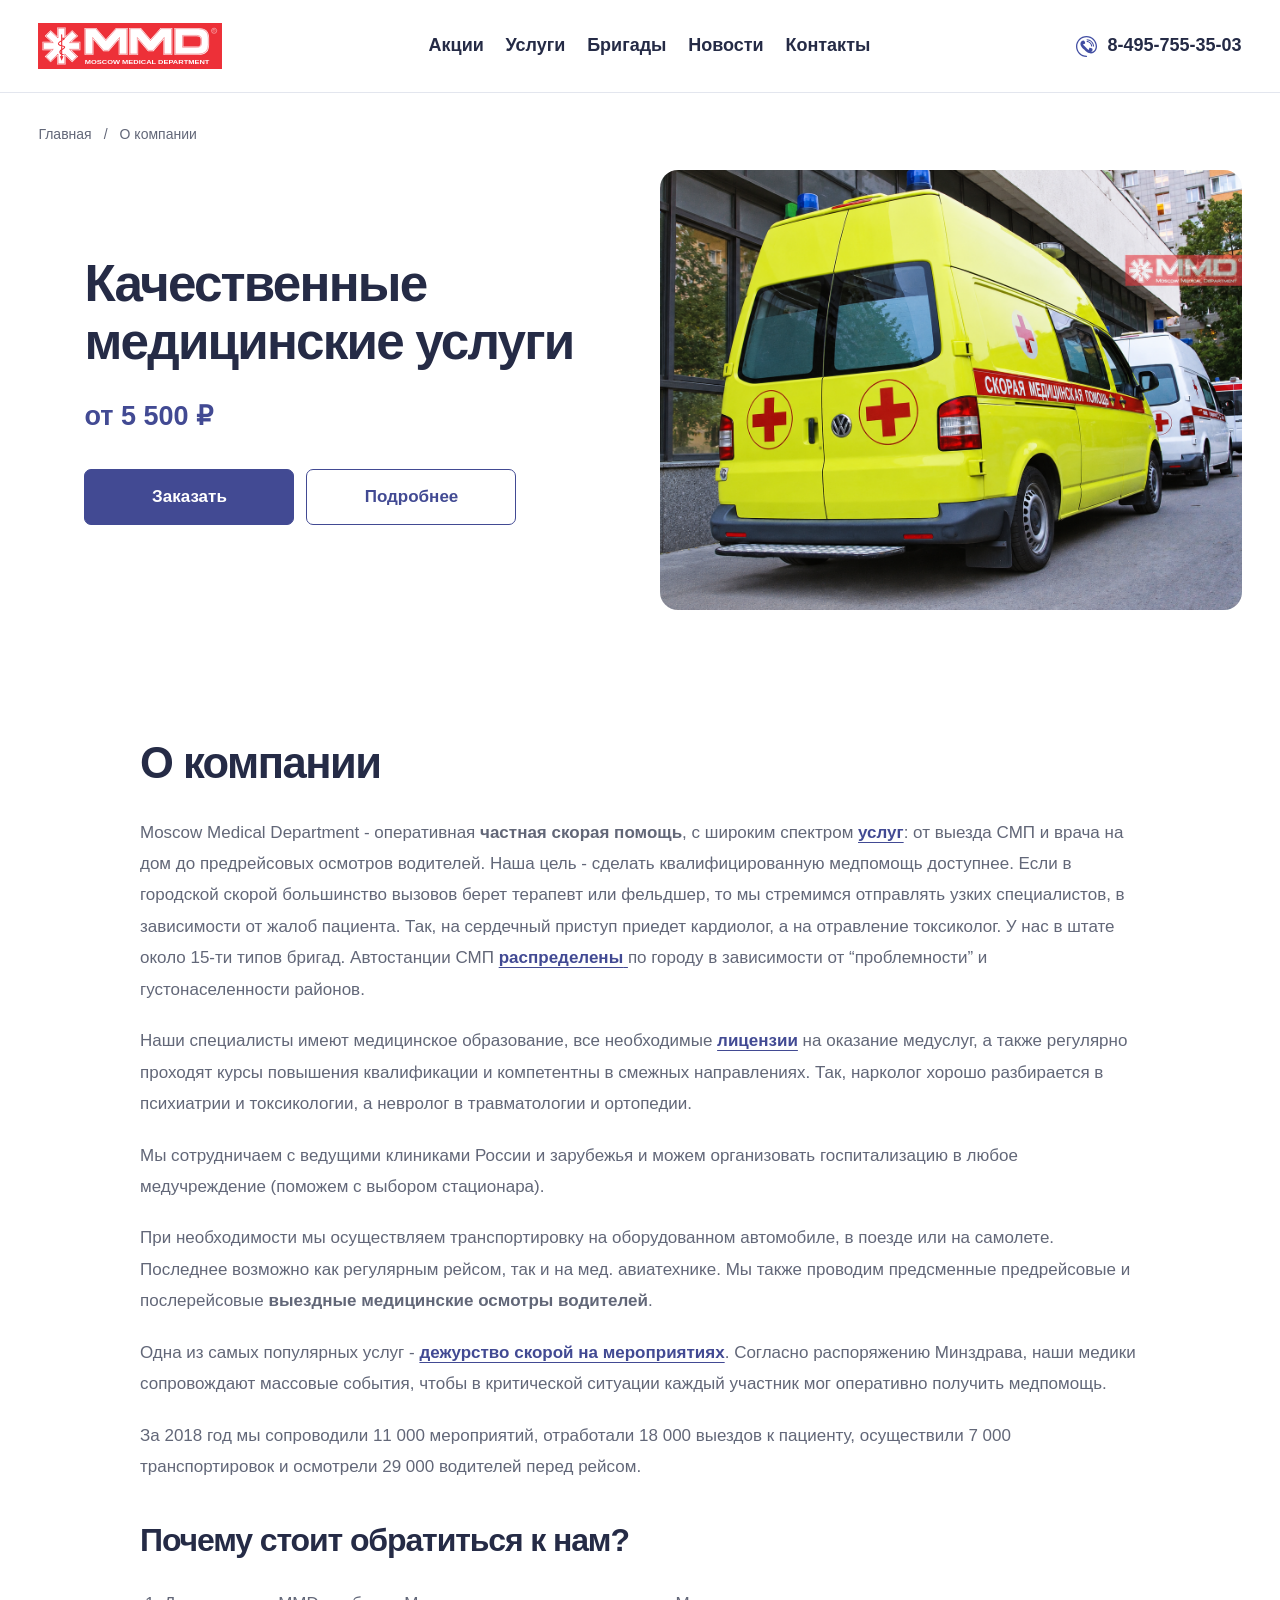
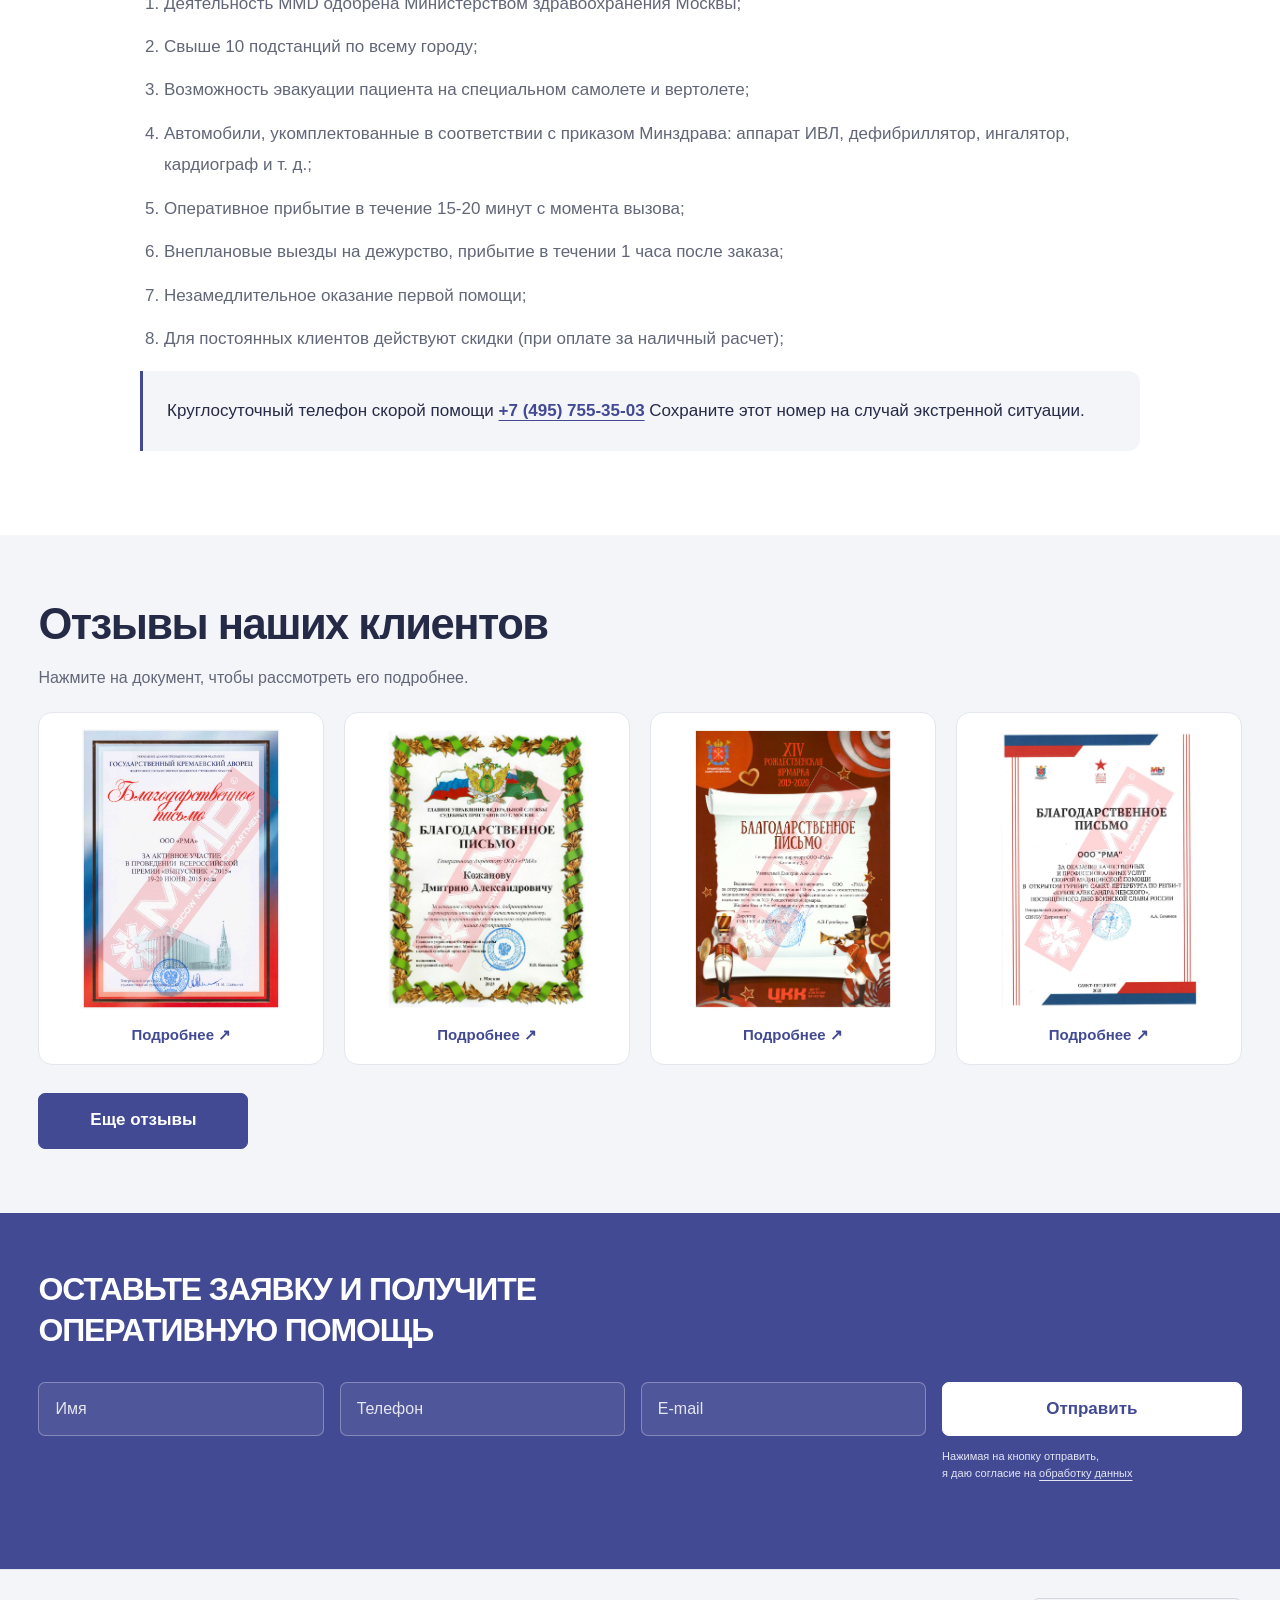
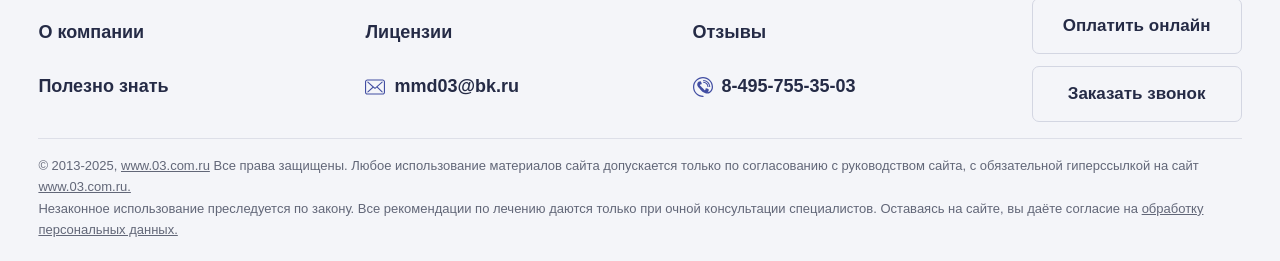
==== about.html @ 4e71cce9 "Add eight responsive interior pages with shared blue design" ====
<!DOCTYPE html>
<html lang="ru">

<head>
    
    <meta charset="UTF-8">
    <meta name="viewport" content="width=device-width, initial-scale=1.0">
    <meta http-equiv="X-UA-Compatible" content="ie=edge">
    <title>О компании — MMD</title>
    <meta name="description" content="О компании. Moscow Medical Department — медицинская помощь в Москве.">
    <meta name="yandex-verification" content="7d4bbf02a748f1a2" />
    <meta property="og:title" content="03.com.ru"/>
    <meta property="og:description" content="Московская скорая помощь"/>
    <meta property="og:image" content="assets/components/rma/assets/images/favicon.png"/>
    <meta property="og:image:type" content="image/png"/>
    <meta property="og:type" content="website"/>
    <meta property="og:url" content= "https://03.com.ru"/>
    
    
    
    
    <link rel="icon" type="image/png" href="https://03.com.ru/assets/components/rma/assets/images/favicon.png">
    
    
    
<link rel="stylesheet" href="styles.css">

<script src="app.js" defer></script>
<script src="pages.js" defer></script>
<link rel="stylesheet" href="responsive.css">
<link rel="stylesheet" href="pages.css">
</head>
<body class="inner-page page-about"><a class="skip-link" href="#main">Перейти к содержанию</a>
<header class="header">
    <div class="container header__container">
        <a href="index.html" class="header__logo">
            <img src="assets/logo.svg" alt="moscow medical department" class="logo__img">
        </a>
        <ul class="header__menu" aria-label="Основное меню">
            <li class="menu__item">
                <a href="promotions.html" class="item__link">Акции</a>
            </li>
            <li class="menu__item">
                <a href="services.html" class="item__link">Услуги</a>
            </li>
            <li class="menu__item">
                <a href="https://03.com.ru/brigadyi/" class="item__link">Бригады</a>
            </li>
            <li class="menu__item">
                <a href="news.html" class="item__link">Новости</a>
            </li>
            <li class="menu__item">
                <a href="contacts.html" class="item__link">Контакты</a>
            </li>
        </ul>
        <a href="tel:+74957553503" class="header__phone">
            <img src="assets/components/rma/assets/images/new/phone.svg" alt="телефон" class="phone__icon">
            8-495-755-35-03
        </a>
        <button class="header__hamburger" aria-label="Открыть меню" aria-expanded="false" aria-controls="mobile-menu">
            <img src="assets/components/rma/assets/images/new/hamburger.svg" alt="меню" class="hamburger__img">
        </button>
        <button class="header__exit-popup"> &times; </button>
    </div>
</header>
<main id="main">
<section class="section service-hero" itemscope itemtype="https://schema.org/Product">
    <div class="container service-hero__container">
        <ul class="breadcrumbs">
            <li class="breadcrumbs__item">
                <a href="index.html" class="item__link">Главная</a>
            </li>
            <li class="breadcrumbs__item">
                /
            </li>
            <li class="breadcrumbs__item">
                О компании
            </li>
        </ul>
        <div class="service-hero__text">
            <h1 class="text__title" itemprop="name">Качественные медицинские услуги</h1>
            <div class="text__block" itemprop="offers" itemscope itemtype="https://schema.org/Offer">
                <p class="text__price" itemprop="price">
                    от 5 500 ₽
                </p>
                <span class="text__currency" itemprop="priceCurrency">RUB</span>
            </div>
            <div class="text__btns">
                <button class="btn btns__btn">Заказать</button>
            <a href="promotions.html" class="btn btns__link">Подробнее</a>
            
            </div>
        </div>
        <img src="assets/home-hero-clear.png" alt="Автомобили скорой помощи MMD" class="service-hero__img">
    </div>
</section>
<section class="section service-about">
    <div class="container service-about__container" itemscope itemtype="https://schema.org/Article">
        <a name="about"></a>
        <h2 class="service-about__title">О компании</h2>
        <div class="service-about__text" itemprop="description">
            <p>Moscow Medical Department - оперативная <strong>частная скорая помощь</strong>, с широким спектром <strong><a href="services.html">услуг</a></strong>: от выезда СМП и врача на дом до предрейсовых осмотров водителей. Наша цель - сделать квалифицированную медпомощь доступнее. Если в городской скорой большинство вызовов берет терапевт или фельдшер, то мы стремимся отправлять узких специалистов, в зависимости от жалоб пациента. Так, на сердечный приступ приедет кардиолог, а на отравление токсиколог. У нас в штате около 15-ти типов бригад. Автостанции СМП <a href="contacts.html"><strong>распределены</strong> </a>по городу в зависимости от “проблемности” и густонаселенности районов.</p>
<p class="justifyright" dir="ltr">Наши специалисты имеют медицинское образование, все необходимые <strong><a href="licenses.html">лицензии</a></strong> на оказание медуслуг, а также регулярно проходят курсы повышения квалификации и компетентны в смежных направлениях. Так, нарколог хорошо разбирается в психиатрии и токсикологии, а невролог в травматологии и ортопедии.</p>
<p dir="ltr">Мы сотрудничаем с ведущими клиниками России и зарубежья и можем организовать госпитализацию в любое медучреждение (поможем с выбором стационара).</p>
<p dir="ltr">При необходимости мы осуществляем транспортировку на оборудованном автомобиле, в поезде или на самолете. Последнее возможно как регулярным рейсом, так и на мед. авиатехнике. Мы также проводим предсменные предрейсовые и послерейсовые <strong>выездные медицинские осмотры</strong><strong> водителей</strong>.</p>
<p dir="ltr">Одна из самых популярных услуг -<strong> <a href="https://03.com.ru/uslugi/dezhurstvo-skoroj-pomoshhi">дежурство скорой на мероприятиях</a></strong>. Согласно распоряжению Минздрава, наши медики сопровождают массовые события, чтобы в критической ситуации каждый участник мог оперативно получить медпомощь.</p>
<p dir="ltr">За 2018 год мы сопроводили 11 000 мероприятий, отработали 18 000 выездов к пациенту, осуществили 7 000 транспортировок и осмотрели 29 000 водителей перед рейсом.</p>
<h2 dir="ltr">Почему стоит обратиться к нам?</h2>
<ol>
<li>Деятельность MMD одобрена Министерством здравоохранения Москвы;</li>
<li>Свыше 10 подстанций по всему городу;</li>
<li>Возможность эвакуации пациента на специальном самолете и вертолете;</li>
<li>Автомобили, укомплектованные в соответствии с приказом Минздрава: аппарат ИВЛ, дефибриллятор, ингалятор, кардиограф и т. д.;</li>
<li>Оперативное прибытие в течение 15-20 минут с момента вызова;</li>
<li>Внеплановые выезды на дежурство, прибытие в течении 1 часа после заказа;</li>
<li>Незамедлительное оказание первой помощи; </li>
<li>Для постоянных клиентов действуют скидки (при оплате за наличный расчет);</li>
</ol>
<p dir="ltr">Круглосуточный телефон скорой помощи <strong><a href="tel:+74957553503">+7 (495) 755-35-03</a></strong> Сохраните этот номер на случай экстренной ситуации. </p>
        </div>
    </div>
</section>
<section class="section document-section"><div class="container"><h2>Отзывы наших клиентов</h2><p class="section-note">Нажмите на документ, чтобы рассмотреть его подробнее.</p><div class="document-grid"><button class="document-card" type="button" aria-label="Увеличить: Платная скорая помощь отзывы"><img src="assets/components/rma/assets/images/reviews/1.jpg" alt="Платная скорая помощь отзывы" loading="lazy"><span>Подробнее ↗</span></button><button class="document-card" type="button" aria-label="Увеличить: Отзывы по послерейсовым осмотрам"><img src="assets/components/rma/assets/images/reviews/26.jpg" alt="Отзывы по послерейсовым осмотрам" loading="lazy"><span>Подробнее ↗</span></button><button class="document-card" type="button" aria-label="Увеличить: Отзывы по послерейсовым осмотрам"><img src="assets/components/rma/assets/images/reviews/27.jpg" alt="Отзывы по послерейсовым осмотрам" loading="lazy"><span>Подробнее ↗</span></button><button class="document-card" type="button" aria-label="Увеличить: Отзывы по послерейсовым осмотрам"><img src="assets/components/rma/assets/images/reviews/25.jpg" alt="Отзывы по послерейсовым осмотрам" loading="lazy"><span>Подробнее ↗</span></button><button class="document-card" type="button" aria-label="Увеличить: Отзывы по послерейсовым осмотрам"><img src="assets/components/rma/assets/images/reviews/28.jpg" alt="Отзывы по послерейсовым осмотрам" loading="lazy"><span>Подробнее ↗</span></button><button class="document-card" type="button" aria-label="Увеличить: Скорая помощь в москве отзывы"><img src="assets/components/rma/assets/images/reviews/2.jpg" alt="Скорая помощь в москве отзывы" loading="lazy"><span>Подробнее ↗</span></button><button class="document-card" type="button" aria-label="Увеличить: Дежурство скорой в москве отзывы"><img src="assets/components/rma/assets/images/reviews/3.jpg" alt="Дежурство скорой в москве отзывы" loading="lazy"><span>Подробнее ↗</span></button><button class="document-card" type="button" aria-label="Увеличить: Предрейсовые осмотры отзывы"><img src="assets/components/rma/assets/images/reviews/4.jpg" alt="Предрейсовые осмотры отзывы" loading="lazy"><span>Подробнее ↗</span></button><button class="document-card" type="button" aria-label="Увеличить: Вызов врача на дом отзывы"><img src="assets/components/rma/assets/images/reviews/5.jpg" alt="Вызов врача на дом отзывы" loading="lazy"><span>Подробнее ↗</span></button><button class="document-card" type="button" aria-label="Увеличить: Вызов скорой на дом отзывы"><img src="assets/components/rma/assets/images/reviews/6.jpg" alt="Вызов скорой на дом отзывы" loading="lazy"><span>Подробнее ↗</span></button><button class="document-card" type="button" aria-label="Увеличить: ЖД перевозка отзывы"><img src="assets/components/rma/assets/images/reviews/7.jpg" alt="ЖД перевозка отзывы" loading="lazy"><span>Подробнее ↗</span></button><button class="document-card" type="button" aria-label="Увеличить: Перевозка больных отзывы"><img src="assets/components/rma/assets/images/reviews/8.jpg" alt="Перевозка больных отзывы" loading="lazy"><span>Подробнее ↗</span></button><button class="document-card" type="button" aria-label="Увеличить: Междугородная перевозка отзывы"><img src="assets/components/rma/assets/images/reviews/9.jpg" alt="Междугородная перевозка отзывы" loading="lazy"><span>Подробнее ↗</span></button><button class="document-card" type="button" aria-label="Увеличить: Международная перевозка отзывы"><img src="assets/components/rma/assets/images/reviews/10.jpg" alt="Международная перевозка отзывы" loading="lazy"><span>Подробнее ↗</span></button><button class="document-card" type="button" aria-label="Увеличить: Медицинские услуги отзывы"><img src="assets/components/rma/assets/images/reviews/11.jpg" alt="Медицинские услуги отзывы" loading="lazy"><span>Подробнее ↗</span></button><button class="document-card" type="button" aria-label="Увеличить: Медицинская организация отзывы"><img src="assets/components/rma/assets/images/reviews/12.jpg" alt="Медицинская организация отзывы" loading="lazy"><span>Подробнее ↗</span></button><button class="document-card" type="button" aria-label="Увеличить: Медицинское сопровождение мероприятий отзывы"><img src="assets/components/rma/assets/images/reviews/13.jpg" alt="Медицинское сопровождение мероприятий отзывы" loading="lazy"><span>Подробнее ↗</span></button><button class="document-card" type="button" aria-label="Увеличить: Скорая помощь на похоронах отзывы"><img src="assets/components/rma/assets/images/reviews/14.jpg" alt="Скорая помощь на похоронах отзывы" loading="lazy"><span>Подробнее ↗</span></button><button class="document-card" type="button" aria-label="Увеличить: Отзывы по предрейсовым осмотрам"><img src="assets/components/rma/assets/images/reviews/15.jpg" alt="Отзывы по предрейсовым осмотрам" loading="lazy"><span>Подробнее ↗</span></button><button class="document-card" type="button" aria-label="Увеличить: Отзывы по послерейсовым осмотрам"><img src="assets/components/rma/assets/images/reviews/16.jpg" alt="Отзывы по послерейсовым осмотрам" loading="lazy"><span>Подробнее ↗</span></button><button class="document-card" type="button" aria-label="Увеличить: Отзывы по послерейсовым осмотрам"><img src="assets/components/rma/assets/images/reviews/17.jpg" alt="Отзывы по послерейсовым осмотрам" loading="lazy"><span>Подробнее ↗</span></button><button class="document-card" type="button" aria-label="Увеличить: Отзывы по послерейсовым осмотрам"><img src="assets/components/rma/assets/images/reviews/18.jpg" alt="Отзывы по послерейсовым осмотрам" loading="lazy"><span>Подробнее ↗</span></button><button class="document-card" type="button" aria-label="Увеличить: Отзывы по послерейсовым осмотрам"><img src="assets/components/rma/assets/images/reviews/19.jpg" alt="Отзывы по послерейсовым осмотрам" loading="lazy"><span>Подробнее ↗</span></button><button class="document-card" type="button" aria-label="Увеличить: Отзывы по послерейсовым осмотрам"><img src="assets/components/rma/assets/images/reviews/20.jpg" alt="Отзывы по послерейсовым осмотрам" loading="lazy"><span>Подробнее ↗</span></button><button class="document-card" type="button" aria-label="Увеличить: Отзывы по послерейсовым осмотрам"><img src="assets/components/rma/assets/images/reviews/21.jpg" alt="Отзывы по послерейсовым осмотрам" loading="lazy"><span>Подробнее ↗</span></button><button class="document-card" type="button" aria-label="Увеличить: Отзывы по послерейсовым осмотрам"><img src="assets/components/rma/assets/images/reviews/22.jpg" alt="Отзывы по послерейсовым осмотрам" loading="lazy"><span>Подробнее ↗</span></button><button class="document-card" type="button" aria-label="Увеличить: Отзывы по послерейсовым осмотрам"><img src="assets/components/rma/assets/images/reviews/23.jpg" alt="Отзывы по послерейсовым осмотрам" loading="lazy"><span>Подробнее ↗</span></button><button class="document-card" type="button" aria-label="Увеличить: Отзывы по послерейсовым осмотрам"><img src="assets/components/rma/assets/images/reviews/24.jpg" alt="Отзывы по послерейсовым осмотрам" loading="lazy"><span>Подробнее ↗</span></button></div></div></section>

<section class="section callback" id="request">
    <div class="container callback__container">

        <h2 class="callback__title">
            ОСТАВЬТЕ ЗАЯВКУ И ПОЛУЧИТЕ ОПЕРАТИВНУЮ ПОМОЩЬ
        </h2>

        <form class="callback__form">

            <input type="text" name="nospam" value="" style="display:none" tabindex="-1" autocomplete="off" hidden>

            <div class="form__block">
                <input type="text" class="form__inp" name="name"
                       value="" aria-label="Имя" placeholder="Имя" required>
                <img src="assets/components/rma/assets/images/new/form/name.svg"
                     alt="имя" class="form__img">
            </div>

            <div class="form__block">
                <input type="tel" class="form__inp" name="phone"
                       value="" aria-label="Телефон" placeholder="Телефон" required>
                <img src="assets/components/rma/assets/images/new/phone.svg"
                     alt="телефон" class="form__img">
            </div>

            <div class="form__block">
                <input type="email" class="form__inp" name="email"
                       value="" aria-label="E-mail" placeholder="E-mail" required>
                <img src="assets/components/rma/assets/images/new/form/email.svg"
                     alt="e-mail" class="form__img">
            </div>

            <div class="form__block-btn">

                <input type="submit"
                       name="order-submit"
                       value="Отправить"
                       class="btn form__btn">

                <p class="callback__text">
                    Нажимая на кнопку отправить, <br>
                    я даю согласие на
                    <a href="https://03.com.ru/assets/components/rma/assets/docs/soglasie-na-obrabotku-personalnih-dannih.pdf"
                       target="_blank"
                       rel="noopener noreferrer"
                       class="text__link">
                        обработку данных
                    </a>
                </p>

            </div>

        </form>
    </div>
</section></main><div class="bg" hidden></div>




<div class="popup" id="callback-popup" role="dialog" aria-modal="true" aria-label="Обратный звонок" hidden>

    <button type="button" class="popup__exit" aria-label="Закрыть окно">
        <img src="assets/components/rma/assets/images/new/popup/exit.svg"
             alt="Закрыть окно"
             class="exit__img">
    </button>

    <h2 class="popup__title">Обратный звонок</h2>

    <form class="popup__form" id="callback-form">

        <input type="hidden" name="popup-submit" value="1">

        <input type="text"
               name="nospam"
               value=""
               style="display:none"
               tabindex="-1"
               autocomplete="off" hidden>

        <div class="form__row">
            <img src="assets/components/rma/assets/images/new/popup/name.svg"
                 alt="имя"
                 class="form__icon">

            <input type="text"
                   class="row__inp"
                   name="name"
                   value=""
                   aria-label="Имя" placeholder="Имя"
                   required>
        </div>

        <div class="form__row">
            <img src="assets/components/rma/assets/images/new/popup/phone.svg"
                 alt="телефон"
                 class="form__icon">

            <input type="tel"
                   class="row__inp"
                   name="phone"
                   value=""
                   aria-label="Телефон" placeholder="Телефон"
                   id="form-buy-phone"
                   required>
        </div>

        <div class="form__row">
            <img src="assets/components/rma/assets/images/new/popup/email.svg"
                 alt="email"
                 class="form__icon">

            <input type="email"
                   class="row__inp"
                   name="email"
                   value=""
                   aria-label="E-mail" placeholder="E-mail"
                   id="popup-email"
                   required>
        </div>

        <div class="popup__message" id="callback-error"
             role="alert" style="display:none;"></div>

        <p class="form__text">
            Нажимая на кнопку отправить, <br>
            я даю согласие
            <a href="https://03.com.ru/assets/components/rma/assets/docs/soglasie-na-obrabotku-personalnih-dannih.pdf"
               target="_blank"
               rel="noopener noreferrer"
               class="text__link">
                на обработку данных
            </a>
        </p>

        <button type="submit" class="btn form__btn" id="callback-submit">
            Отправить
        </button>

    </form>
</div>


<div class="popup popup--thanks" id="callback-success" hidden>

    <button type="button" class="popup__exit" aria-label="Закрыть окно">
        <img src="assets/components/rma/assets/images/new/popup/exit.svg"
             alt="Закрыть окно"
             class="exit__img">
    </button>

    <h2 class="popup__title">Спасибо за заявку!</h2>

    <div class="popup--thanks__content">
        <p>Ваша заявка успешно отправлена.</p>
        <p>Мы скоро с вами свяжемся!</p>

        <button type="button" class="btn form__btn popup--thanks__btn">
            Закрыть
        </button>
    </div>

</div>
<nav class="popup-menu" id="mobile-menu" aria-label="Мобильное меню" hidden>
    <ul class="popup-menu__menu">
        <li class="menu__item">
            <a href="promotions.html" class="item__link">Акции</a>
        </li>
        <li class="menu__item">
            <a href="services.html" class="item__link">Услуги</a>
        </li>
        <li class="menu__item">
            <a href="https://03.com.ru/brigadyi/" class="item__link">Бригады</a>
        </li>
        <li class="menu__item">
            <a href="news.html" class="item__link">Новости</a>
        </li>
        <li class="menu__item">
            <a href="contacts.html" class="item__link">Контакты</a>
        </li>
    <li class="menu__item"><a class="item__link mobile-menu-mail" href="mailto:mmd03@bk.ru"><img src="assets/components/rma/assets/images/new/form/email.svg" alt="" class="mobile-mail-icon">mmd03@bk.ru</a></li>
</ul>
</nav>
        <footer class="footer">
            <div class="container footer__container">
                <ul class="footer__menu">
                    <li class="menu__item">
                        <a href="about.html" class="item__link">
                            <img src="assets/components/rma/assets/images/footerIcons/about.svg" alt="О компании" class="link__icon">
                            О компании
                        </a>
                    </li>
                    <li class="menu__item">
                        <a href="licenses.html" class="item__link">
                            <img src="assets/components/rma/assets/images/footerIcons/license.svg" alt="Лицензии" class="link__icon">
                            Лицензии
                        </a>
                    </li>
                    <li class="menu__item">
                        <a href="https://03.com.ru/otzyivyi" class="item__link">
                            <img src="assets/components/rma/assets/images/footerIcons/reviews.svg" alt="Отзывы" class="link__icon">
                            Отзывы
                        </a>
                    </li>
                    <li class="menu__item">
                        <a href="useful.html" class="item__link">
                            <img src="assets/components/rma/assets/images/footerIcons/faq.svg" alt="Полезно знать" class="link__icon">
                            Полезно знать
                        </a>
                    </li>
                    <li class="menu__item">
                        <a href="mailto:mmd03@bk.ru" class="footer__mail">
                            <img src="assets/components/rma/assets/images/new/form/email.svg" alt="mail" class="mail__icon">
                            mmd03@bk.ru
                        </a>
                    </li>
                    <li class="menu__item">
                        <a href="tel:+74957553503" class="footer__phone">
                            <img src="assets/components/rma/assets/images/new/phone.svg" alt="телефон" class="phone__icon">
                            8-495-755-35-03
                        </a>
                    </li>
                </ul>
                <a href="payment.html" class="btn footer__btn">Оплатить онлайн</a>
                <button class="btn footer__btn">Заказать звонок</button>
                <div class="footer__bottom">
                    <p class="footer__copy">© 2013-2025, <a href="index.html" class="copy__link">www.03.com.ru</a> Все права защищены. Любое использование
                        материалов сайта допускается только по согласованию с руководством сайта, с обязательной
                        гиперссылкой на сайт <a href="index.html" class="copy__link">www.03.com.ru.</a>
                        <br>Незаконное использование преследуется по закону. Все рекомендации по лечению даются только при
                        очной консультации специалистов. Оставаясь на сайте, вы даёте согласие на <a href="https://03.com.ru/assets/components/rma/assets/docs/soglasie-na-obrabotku-personalnih-dannih.pdf" target="_blank" class="copy__link">обработку
                        персональных данных.</a></p>
                </div>
            </div>
        </footer>
    
    
    
    
</body>

</html>
---- styles.css ----
/* MMD — restrained visual refresh. All original homepage sections retained. */
:root{--blue:#424a93;--ink:#252b46;--muted:#626778;--accent:var(--blue);--line:#e3e6ee;--pale:#f4f5f9;--radius:16px}*{box-sizing:border-box}html{scroll-behavior:smooth;scroll-padding-top:90px}body{margin:0;color:var(--ink);background:#fff;font-family:Arial,Helvetica,sans-serif;font-size:16px;line-height:1.65}a{color:inherit;text-decoration:none}button,input{font:inherit}button,a,input{-webkit-tap-highlight-color:transparent}button{cursor:pointer}img{max-width:100%;display:block}a,button,input{outline-offset:5px}a:focus-visible,button:focus-visible,input:focus-visible{outline:3px solid #5965c7}button{border:0}h1,h2,p{margin-top:0}h1,h2{line-height:1.16;letter-spacing:-.035em}h2{font-size:clamp(30px,3.4vw,44px);margin-bottom:28px;font-weight:650}p{margin-bottom:20px}.container{max-width:1200px;width:calc(100% - 64px);margin:auto}.header{background:#fff;border-bottom:1px solid var(--line);position:sticky;top:0;z-index:20}.header__container{display:flex;align-items:center;gap:40px;min-height:92px}.header__logo{flex-shrink:0}.logo__img{width:148px;height:auto}.header__menu{list-style:none;display:flex;gap:26px;padding:0;margin:0 auto;font-size:14px;font-weight:600}.item__link:hover,.footer__mail:hover{color:var(--accent)}.header__phone{white-space:nowrap;display:flex;align-items:center;gap:10px;font-size:18px;font-weight:700}.phone__icon{width:21px;filter:brightness(0) saturate(100%) invert(30%) sepia(25%) saturate(1400%) hue-rotate(195deg)}.header__hamburger{display:none;background:var(--blue);padding:10px;border-radius:8px}.hamburger__img{width:24px}.header__exit-popup{display:none}.hero{padding:32px 0 0}.hero__container{position:relative;min-height:540px;display:flex;align-items:center;border-radius:20px;overflow:hidden;background:#f2f3f6 url('assets/components/rma/assets/images/hero_bg.jpg') center right/cover no-repeat}.hero__container:before{content:'';position:absolute;inset:0;background:linear-gradient(90deg,#f6f7fa 0%,rgba(246,247,250,.95) 28%,rgba(246,247,250,.6) 49%,transparent 76%)}.hero__text{position:relative;padding:60px 48px;max-width:650px;display:flex;flex-direction:column;align-items:flex-start}.hero__eyebrow{order:-1;font-size:12px;text-transform:uppercase;letter-spacing:.15em;color:var(--blue);font-weight:700;margin-bottom:24px}.hero h1{font-size:clamp(36px,4.2vw,56px);font-weight:650;max-width:560px;margin-bottom:28px}.text__price{font-size:27px;color:var(--accent);font-weight:700;margin-bottom:30px}.text__btns{display:flex;gap:12px}.btn{min-height:50px;display:inline-flex;align-items:center;justify-content:center;padding:12px 28px;border-radius:7px;border:1px solid var(--accent);background:var(--accent);color:#fff;font-size:14px;font-weight:700;line-height:1.4;text-transform:none;transition:background-color .25s ease,border-color .25s ease,color .25s ease,box-shadow .25s ease}.btn:hover{background:#303875;border-color:#303875;box-shadow:0 5px 16px #424a9326}.btns__link,.text__btn{background:transparent;color:var(--accent)}.btns__link:hover,.text__btn:hover{color:#fff}.btns__link--phone{display:none}.about,.faq,.license,.reviews{padding:88px 0}.about__container,.faq__container{display:grid;grid-template-columns:1fr 1fr;gap:70px;align-items:center}.about__img,.faq__img{height:420px;border-radius:var(--radius);overflow:hidden;background:var(--pale)}.img__img{width:100%;height:100%;object-fit:cover}.text__text{color:var(--muted);line-height:1.8}.text__text b{color:var(--ink);font-weight:600}.about__bg,.faq__bg,.license__bg{display:none}.license{background:var(--pale)}.license__container{display:grid;grid-template-columns:.95fr 1.05fr;gap:0 70px;align-items:start}.license__container>h2{grid-column:1}.license__text{grid-column:1}.license__slider{grid-column:2;grid-row:1 / span 2;align-self:center;min-width:0}.slider__slides{display:grid;grid-template-columns:repeat(3,minmax(0,1fr));gap:14px;align-items:center}.slides__slide{padding:8px;background:#fff;border:1px solid var(--line);border-radius:8px;box-shadow:0 8px 24px #252b4608;transition:transform .2s}.slides__slide:hover{transform:translateY(-5px)}.slide__img{width:100%;height:240px;object-fit:contain;cursor:zoom-in}.faq__text .text__text:first-of-type{font-size:16px;line-height:2}.faq__text .text__text br{display:block}.callback{background:var(--blue);color:white;padding:56px 0}.callback__title{font-size:32px;max-width:640px;text-transform:none;line-height:1.3;margin:0 0 30px}.callback__form{display:grid;grid-template-columns:1fr 1fr 1fr 1.05fr;gap:16px;align-items:start}.form__block{position:relative}.form__inp{width:100%;height:54px;border:1px solid #ffffff4d;border-radius:7px;background:#ffffff12;color:white;padding:12px 16px}.form__inp::placeholder{color:#fff;opacity:.85}.form__img{display:none}.form__btn{width:100%;min-height:54px}.callback__text{font-size:11px;line-height:1.6;color:#e4e5f4;margin:12px 0 0}.text__link{text-decoration:underline;text-underline-offset:3px}.reviews .slide__img{height:230px}.footer{padding:46px 0 26px;background:#f4f5f9;border-top:1px solid var(--line)}.footer__container{display:flex;gap:14px;flex-wrap:wrap;align-items:center}.footer__menu{width:100%;display:flex;gap:24px;flex-wrap:wrap;list-style:none;padding:0;margin:0 0 16px;font-size:14px}.footer__menu .menu__item:nth-last-child(2){margin-left:auto}.link__icon,.mail__icon,.footer__phone img{display:none}.footer__phone{font-weight:700}.footer__btn{background:transparent;border-color:#d3d6e2;color:var(--ink)}.footer__btn:hover{color:#fff}.footer__bottom{margin-top:18px;padding-top:24px;border-top:1px solid #dddfe8;width:100%}.footer__copy{font-size:11px;line-height:1.8;color:#737887;margin-bottom:0}.copy__link{text-decoration:underline}.bg{position:fixed;inset:0;background:#141b39aa;backdrop-filter:blur(5px);z-index:40}.popup{position:fixed;left:50%;top:50%;transform:translate(-50%,-50%);width:min(460px,calc(100% - 32px));max-height:90vh;overflow:auto;padding:40px;border-radius:16px;background:#fff;z-index:50;box-shadow:0 20px 80px #15162d33}.popup__title{font-size:30px;margin-right:20px}.popup__exit{position:absolute;right:18px;top:18px;width:30px;height:30px;background:var(--pale);border-radius:50%;padding:9px}.popup__exit img{width:100%}.form__row{margin-bottom:14px}.form__icon{display:none}.row__inp{width:100%;border:1px solid #d2d5df;border-radius:6px;padding:12px}.form__text{font-size:12px;color:var(--muted)}.popup-menu{background:#fff;position:fixed;top:76px;left:0;right:0;z-index:30;box-shadow:0 12px 20px #18244518}.popup-menu__menu{list-style:none;margin:0;padding:20px 32px;display:grid;gap:16px}.skip-link{position:fixed;top:-100px;left:20px;z-index:60;padding:10px;background:white}.skip-link:focus{top:10px}[hidden]{display:none!important}.form-status{font-size:13px;margin:14px 0 0;grid-column:1/-1}.image-dialog{max-width:min(900px,92vw);max-height:92vh;border:0;border-radius:12px;padding:40px 20px 20px;background:#fff}.image-dialog::backdrop{background:#141b39ba}.image-dialog img{max-height:78vh;width:auto;margin:auto}.image-dialog button{position:absolute;right:10px;top:5px;font-size:26px;background:white;line-height:1}.image-open{border:0;padding:0;background:none;display:block;width:100%}
@media(min-width:1450px){.hero__container{min-height:580px}}
@media(max-width:1100px){.header__container{gap:20px}.header__menu{gap:16px;font-size:13px}.header__phone{font-size:15px}.logo__img{width:125px}.about__container,.faq__container,.license__container{gap:0 36px}.hero h1{font-size:46px}.hero__text{max-width:590px}.slide__img{height:200px}}
@media(max-width:850px){.container{width:calc(100% - 40px)}.header__container{min-height:76px}.header__menu{display:none}.header__phone{margin-left:auto}.header__hamburger{display:block}.hero__container{min-height:490px}.hero__text{padding:40px 30px;max-width:540px}.hero h1{font-size:42px}.about,.faq,.license,.reviews{padding:60px 0}.about__container,.faq__container{gap:30px}.about__img,.faq__img{height:380px}.license__container{grid-template-columns:1fr;gap:0}.license__slider{grid-column:1;grid-row:auto;margin-top:30px;width:100%}.slide__img,.reviews .slide__img{height:280px}.callback__form{grid-template-columns:1fr 1fr}.footer__menu .menu__item:nth-last-child(2){margin-left:0}}
@media(max-width:580px){body{font-size:15px}.container{width:calc(100% - 32px)}.header__container{gap:12px;min-height:70px}.logo__img{width:100px}.header__phone{font-size:13px;gap:0}.header__phone .phone__icon{display:none}.header__hamburger{padding:8px}.hamburger__img{width:20px}.popup-menu{top:70px}.hero{padding-top:16px}.hero__container{min-height:560px;align-items:flex-start;background-position:65% bottom;background-size:auto 340px;background-repeat:no-repeat;background-color:#f4f5f8}.hero__container:before{background:linear-gradient(180deg,#f4f5f8 0%,#f4f5f8 35%,#f4f5f8d9 52%,#f4f5f800 78%)}.hero__text{padding:28px 22px 230px;max-width:100%}.hero__eyebrow{font-size:10px;letter-spacing:.1em;margin-bottom:18px}.hero h1{font-size:34px;line-height:1.13;margin-bottom:20px;overflow-wrap:normal}.text__price{font-size:23px;margin-bottom:22px}.text__btns{gap:8px;width:100%}.text__btns .btn{padding:12px 18px;flex:1}.about,.faq,.license,.reviews{padding:44px 0}.about__container,.faq__container{grid-template-columns:1fr;gap:26px}.about__img,.faq__img{height:250px}.about__text h2,.faq__text h2{margin-bottom:20px}.text__text{line-height:1.75}h2{font-size:32px}.slide__img,.reviews .slide__img{height:160px}.slider__slides{gap:8px}.slides__slide{padding:5px}.callback{padding:36px 0}.callback__title{font-size:26px}.callback__form{grid-template-columns:1fr}.callback__text br{display:none}.footer{padding-top:32px}.footer__menu{display:grid;grid-template-columns:1fr 1fr;gap:14px;font-size:13px}.footer__btn{flex:1;font-size:12px;padding:12px}.popup{padding:32px 24px}.popup__title{font-size:26px}}
@media(prefers-reduced-motion:reduce){html{scroll-behavior:auto}*,*:before,*:after{transition:none!important}}

/* Fixed button geometry; colour and shadow provide the hover feedback. */
.btn:active{box-shadow:0 1px 4px #424a931a}
.image-dialog .review-details{display:flex;width:fit-content;margin:18px auto 0;min-width:160px}
.image-dialog:has(.review-details) img{max-height:calc(78vh - 70px)}
.service-hero__text .text__price{font-variant-numeric:tabular-nums;min-width:190px}

/* Blue glow stays outside the button without moving its hit area. */
.btns__btn:hover,
.btns__btn:focus-visible{
  background:#35418f;
  border-color:#35418f;
  box-shadow:0 0 18px rgba(65,91,225,.48),0 0 32px rgba(65,91,225,.28);
}
@keyframes header-phone-ring{
  0%,100%{transform:rotate(0)}
  15%{transform:rotate(-17deg)}
  30%{transform:rotate(15deg)}
  45%{transform:rotate(-12deg)}
  60%{transform:rotate(10deg)}
  75%{transform:rotate(-5deg)}
}
.header__phone .phone__icon{transform-origin:center}
@media(prefers-reduced-motion:no-preference){
  .header__phone:hover .phone__icon,
  .header__phone:focus-visible .phone__icon{
    animation:header-phone-ring .65s ease-in-out 2;
  }
}

/* Shared header and payment action. */
.logo__img{width:184px}
.footer__btn[href="https://03.com.ru/oplata"]{background:var(--blue);border-color:var(--blue);color:#fff}
.footer__btn[href="https://03.com.ru/oplata"]:hover,
.footer__btn[href="https://03.com.ru/oplata"]:focus-visible{
  background:#35418f;border-color:#35418f;color:#fff;
  box-shadow:0 0 18px rgba(65,91,225,.48),0 0 32px rgba(65,91,225,.28);
}
.reviews__slide,.reviews .slides__slide{transition:transform .28s ease,box-shadow .28s ease;transform-origin:center}
.reviews__slide:hover,.reviews__slide:focus-within,
.reviews .slides__slide:hover,.reviews .slides__slide:focus-within{
  transform:scale(1.025);box-shadow:0 8px 24px #424a9320;position:relative;z-index:1;
}
.reviews__slider{padding-top:14px;padding-bottom:28px}
@media(max-width:1100px){.logo__img{width:155px}}
@media(max-width:580px){.logo__img{width:124px}}
@media(max-width:360px){.logo__img{width:108px}.header__container{gap:8px}}
@media(prefers-reduced-motion:reduce){
  .reviews__slide:hover,.reviews__slide:focus-within,
  .reviews .slides__slide:hover,.reviews .slides__slide:focus-within{transform:none}
}

/* Larger navigation, consistent contact affordances and centred glow. */
.header__menu{font-size:16px;gap:22px}
.footer__menu{font-size:16px;gap:22px}
.header__phone,.footer__phone,.footer__mail{
  transition:color .22s ease;
}
.header__phone:hover,.header__phone:focus-visible,
.footer__phone:hover,.footer__phone:focus-visible,
.footer__mail:hover,.footer__mail:focus-visible{color:var(--blue)}
.footer__phone,.footer__mail{display:inline-flex;align-items:center;gap:9px}
.footer__phone .phone__icon,.footer__mail .mail__icon{
  display:block;width:20px;height:20px;object-fit:contain;flex-shrink:0;
  transform-origin:center;
  filter:brightness(0) saturate(100%) invert(30%) sepia(25%) saturate(1400%) hue-rotate(195deg);
}
@keyframes footer-mail-motion{
  0%,100%{transform:rotate(0) scale(1)}
  25%{transform:rotate(-9deg) scale(1.08)}
  50%{transform:rotate(9deg) scale(1.08)}
  75%{transform:rotate(-5deg) scale(1.04)}
}
@media(prefers-reduced-motion:no-preference){
  .footer__phone:hover .phone__icon,.footer__phone:focus-visible .phone__icon{animation:header-phone-ring .65s ease-in-out 2}
  .footer__mail:hover .mail__icon,.footer__mail:focus-visible .mail__icon{animation:footer-mail-motion .65s ease-in-out 2}
}
@media(max-width:1100px) and (min-width:851px){
  .header__menu{gap:14px;font-size:15px}
  .header__container{gap:16px}
}
@media(max-width:580px){
  .footer__menu{font-size:15px;gap:16px 12px}
  .footer__menu .menu__item:nth-last-child(-n+2){grid-column:1/-1}
  .popup-menu__menu{font-size:17px}
}
---- responsive.css ----
/* Shared responsive layer. Loaded last on both pages. */
:root{--page-gutter:clamp(16px,3vw,48px);--header-height:92px}
html{scroll-padding-top:calc(var(--header-height) + 16px)}
body{min-width:320px}
.container{width:calc(100% - var(--page-gutter)*2);max-width:1280px}
.container>*{min-width:0}
.header__container{min-height:var(--header-height);gap:clamp(16px,2vw,32px)}
.header__menu{gap:clamp(14px,1.7vw,24px)}
.header__phone{flex-shrink:0}
.header__hamburger{min-width:44px;min-height:44px;align-items:center;justify-content:center;flex-shrink:0}
.popup-menu{top:var(--header-height);max-height:calc(100dvh - var(--header-height));overflow-y:auto}
.popup-menu__menu a{display:block;padding:8px 0}
.hero__container,.service-hero__container{grid-template-columns:minmax(0,1fr) minmax(0,1fr)}
.hero__container{min-height:0}
.hero__text,.service-hero__text{padding:clamp(30px,3.6vw,56px);min-width:0}
.hero h1,.service-hero__text h1{font-size:clamp(36px,3.4vw,54px);line-height:1.12;overflow-wrap:break-word}
.home-hero-photo,.service-hero__img{min-height:440px;max-height:620px}
.hero__eyebrow{overflow-wrap:anywhere}
.text__btns{flex-wrap:wrap}
.text__btns .btn{min-width:132px;min-height:50px}
.about__container,.faq__container{grid-template-columns:minmax(0,1fr) minmax(0,1fr);gap:clamp(28px,5vw,70px)}
.license__container{grid-template-columns:minmax(0,.95fr) minmax(0,1.05fr);gap:0 clamp(28px,5vw,70px)}
.callback__form{grid-template-columns:repeat(3,minmax(0,1fr)) minmax(0,1.05fr)}
.form__inp,.row__inp{font-size:16px;min-width:0}
.callback__title{font-size:clamp(26px,2.5vw,34px)}
.footer__menu{display:flex;align-items:center;flex-wrap:wrap;gap:16px 24px}
.footer__menu a{display:inline-flex;align-items:center;min-height:44px}
.footer__phone,.footer__mail{white-space:nowrap}
.footer__copy{overflow-wrap:anywhere}
.popup{max-height:calc(100dvh - 32px);overscroll-behavior:contain}
.image-dialog{max-width:calc(100vw - 32px);max-height:calc(100dvh - 32px);overflow:auto}
.image-dialog img{max-width:100%;max-height:calc(100dvh - 120px)}
.image-dialog:has(.review-details) img{max-height:calc(100dvh - 190px)}
.image-dialog>button{width:40px;height:40px;display:grid;place-items:center;top:0;right:0}
.service-about__text{max-width:1000px}
.reviews__slider{padding:14px 5px 28px;scroll-padding-inline:5px;overscroll-behavior-x:contain}
.review-arrow{position:static;flex-shrink:0}
.reviews__slider-wrap{display:flex;flex-wrap:wrap;justify-content:flex-end;gap:10px}
.reviews__slider{flex:0 0 100%;min-width:0;order:2}
.service-reviews-heading{padding-right:0}
.service-reviews-heading p{margin-bottom:8px}
@media(min-width:1600px){
  .container{max-width:1360px}
  .hero__text,.service-hero__text{padding:56px 48px}
  .home-hero-photo,.service-hero__img{min-height:500px}
  .hero h1,.service-hero__text h1{font-size:54px}
}
@media(max-width:1100px){
  .footer__menu{display:grid;grid-template-columns:repeat(3,minmax(0,1fr));width:100%;gap:12px 20px}
  .footer__menu .menu__item:nth-last-child(2){margin-left:0}
  .callback__form{grid-template-columns:repeat(2,minmax(0,1fr))}
  .header__phone{font-size:16px}
}
@media(max-width:1023px){
  :root{--header-height:76px}
  .header__menu{display:none}
  .header__hamburger{display:flex}
  .header__phone{margin-left:auto}
  .logo__img{width:156px}
  .hero__container,.service-hero__container{grid-template-columns:minmax(0,1fr)}
  .hero__text{grid-column:1;grid-row:1}
  .home-hero-photo{grid-column:1;grid-row:2}
  .hero__text,.service-hero__text{padding:36px;max-width:none;border-radius:16px 16px 0 0}
  .hero h1,.service-hero__text h1{font-size:clamp(34px,5vw,46px);max-width:680px}
  .home-hero-photo,.service-hero__img{height:auto;min-height:0;max-height:none;aspect-ratio:3/2;object-fit:contain;border-radius:0 0 16px 16px;-webkit-mask-image:linear-gradient(to bottom,transparent,#000 18%);mask-image:linear-gradient(to bottom,transparent,#000 18%)}
  .license__container{grid-template-columns:minmax(0,1fr)}
  .license__slider{grid-column:1;grid-row:auto;margin-top:28px;width:100%}
  .slide__img,.reviews .slide__img{height:260px}
  .reviews__slide{flex-basis:calc((100% - 40px)/3)}
  .reviews__slide .slide__img{height:270px}
}
@media(max-width:767px){
  .about__container,.faq__container{grid-template-columns:minmax(0,1fr);gap:28px}
  .about__img,.faq__img{height:auto;aspect-ratio:3/2}
  .about,.faq,.license,.reviews,.service-about{padding:48px 0}
  .footer__menu{grid-template-columns:repeat(2,minmax(0,1fr));font-size:15px}
  .footer__menu .menu__item:nth-last-child(-n+2){grid-column:auto}
  .reviews__slide{flex-basis:calc((100% - 20px)/2)}
  .service-about__text p{line-height:1.75}
}
@media(max-width:580px){
  :root{--header-height:72px;--page-gutter:16px}
  .header__container{gap:10px}
  .logo__img{width:120px}
  .header__phone{font-size:13px;gap:0}
  .header__phone .phone__icon{display:none}
  .hero__text,.service-hero__text{padding:28px 20px}
  .hero h1,.service-hero__text h1{font-size:clamp(28px,7.6vw,38px)}
  .hero__eyebrow{font-size:10px;letter-spacing:.08em}
  .hero .text__price,.service-hero__text .text__price{font-size:25px;min-width:0}
  .text__btns{width:100%;gap:10px}
  .text__btns .btn{flex:1;min-width:0;padding:12px 14px;font-size:14px}
  .text__btns .btns__link--phone{display:none}
  .callback__form{grid-template-columns:minmax(0,1fr)}
  .callback__title{font-size:26px}
  .callback__text{font-size:12px}
  .slider__slides{gap:10px}
  .slide__img,.reviews .slide__img{height:clamp(125px,39vw,210px)}
  .reviews__slide{flex-basis:82%;padding:12px}
  .reviews__slide .slide__img{height:300px}
  .footer__menu .menu__item:nth-last-child(-n+2){grid-column:1/-1}
  .footer__btn{min-height:48px;font-size:13px;padding:12px 14px}
  .popup{width:calc(100% - 24px);padding:36px 22px 24px}
  .popup__exit{width:36px;height:36px}
  .image-dialog{padding:42px 12px 16px;max-width:calc(100vw - 16px)}
  .service-about__text>p:last-child{padding:20px}
  .breadcrumbs{font-size:12px;gap:6px}
}
@media(max-width:359px){
  .logo__img{width:100px}
  .header__container{gap:6px}
  .header__phone{font-size:12px}
  .hero__text,.service-hero__text{padding:26px 16px}
  .footer__btn{flex-basis:100%}
}
@media(hover:none){
  .reviews__slide:hover,.reviews .slides__slide:hover{transform:none}
}
@media(max-height:500px) and (orientation:landscape){
  .header{position:relative}
  .popup-menu{top:0;max-height:100dvh}
  .popup{max-height:calc(100dvh - 16px)}
}

/* Mobile controls and contact row. */
@media(max-width:580px){
  .logo__img{width:clamp(120px,38vw,156px)}
  .header__container{gap:8px}
  .header__phone{font-size:12px}
  .btn{min-height:56px;font-size:16px;padding:15px 22px;text-align:center}
  .text__btns{justify-content:center;gap:12px}
  .text__btns .btn{flex:0 1 280px;width:100%;min-height:56px;font-size:16px;padding:15px 22px}
  .about__text>.btn,.faq__text>.btn,.license__text>.btn{display:flex;width:min(100%,280px);margin-inline:auto}
  .footer__container{justify-content:center}
  .footer__btn{flex:1 1 180px;max-width:320px;font-size:16px;min-height:56px}
  .footer__menu{grid-template-columns:minmax(0,1fr) minmax(0,1fr);gap:12px 8px}
  .footer__menu .menu__item:nth-last-child(-n+2){grid-column:auto}
  .footer__menu .menu__item:last-child{justify-self:end}
  .footer__phone,.footer__mail{font-size:clamp(12px,3.3vw,15px);gap:6px}
  .footer__phone .phone__icon,.footer__mail .mail__icon{width:16px;height:16px}
  .callback .form__btn{font-size:16px;min-height:56px}
}

/* Mobile reading order and centred controls. */
@media(max-width:767px){
  .about__text,.faq__text{grid-column:1;grid-row:1}
  .about__img,.faq__img{grid-column:1;grid-row:2}
  .callback__form{width:min(100%,420px);margin-inline:auto;grid-template-columns:minmax(0,1fr)}
  .footer__menu{justify-items:center;text-align:center;max-width:520px;margin-inline:auto}
  .footer__menu .menu__item:last-child{justify-self:center}
  .footer__menu .menu__item:nth-last-child(2){margin-left:0}
  .footer__menu a{justify-content:center}
}
@media(max-width:580px){
  .hero .text__btns,.service-hero__text .text__btns{flex-wrap:nowrap;justify-content:center;gap:10px}
  .hero .text__btns .btn,.service-hero__text .text__btns .btn{flex:1 1 0;width:auto;min-width:0;padding:14px 10px;font-size:15px}
  .callback__form{width:90%;max-width:360px}
  .callback__text{text-align:center}
  .footer__menu{width:100%;gap:12px 8px}
}

/* Mobile header, request heading and navigation panel. */
@media(max-width:1023px){
  .popup-menu{background:#f4f5fa;border-bottom:1px solid #dce0ef;box-shadow:0 16px 32px #252b4626;border-radius:0 0 20px 20px;padding:12px 0 20px}
  .popup-menu__menu{max-width:600px;margin:auto;padding:8px 20px;gap:8px;counter-reset:nav-item}
  .popup-menu__menu .menu__item{counter-increment:nav-item}
  .popup-menu__menu .item__link{display:flex;align-items:center;gap:14px;padding:16px 18px;min-height:58px;background:#fff;border:1px solid #e4e7f0;border-radius:12px;font-size:17px;font-weight:600;transition:background-color .2s,color .2s,border-color .2s}
  .popup-menu__menu .item__link:before{content:counter(nav-item,decimal-leading-zero);font-size:12px;font-weight:400;color:#727caa}
  .popup-menu__menu .item__link:after{content:'↗';margin-left:auto;color:var(--blue);font-size:20px}
  .popup-menu__menu .item__link:hover,.popup-menu__menu .item__link:focus-visible{background:#e9edfc;color:var(--blue);border-color:#c7cfe9}
}
@media(max-width:767px){
  .callback__title{text-align:center;max-width:520px;margin-inline:auto;text-wrap:balance}
}
@media(max-width:580px){
  .header__phone{font-size:clamp(14px,3.9vw,18px);letter-spacing:-.025em}
  .logo__img{width:clamp(110px,32vw,146px)}
  .header__container{gap:8px}
  .callback__title{width:90%;max-width:360px}
}
@media(max-width:359px){
  .header__container{gap:6px}
  .logo__img{width:106px}
  .header__phone{font-size:14px}
}

/* Simple two-column menu and centred mobile phone. */
@media(max-width:1023px){
  .header__container{display:grid;grid-template-columns:minmax(0,1fr) auto minmax(0,1fr)}
  .header__logo{justify-self:start}
  .header__phone{justify-self:center;margin-left:0;display:flex;gap:7px}
  .header__hamburger{justify-self:end}
  .header__phone .phone__icon{display:block;width:19px;height:19px;flex-shrink:0}
  .popup-menu{background:#fff;border-radius:0 0 12px 12px;padding:12px 0 22px;box-shadow:0 12px 24px #252b461a}
  .popup-menu__menu{display:grid;grid-template-columns:repeat(2,minmax(0,1fr));gap:4px 20px;padding:8px 24px;max-width:600px}
  .popup-menu__menu .item__link{display:flex;justify-content:center;min-height:48px;padding:10px 8px;background:transparent;border:0;border-radius:6px;font-size:17px;font-weight:500}
  .popup-menu__menu .item__link:before,.popup-menu__menu .item__link:after{content:none}
  .popup-menu__menu .item__link:hover,.popup-menu__menu .item__link:focus-visible{background:#f1f3fa;color:var(--blue)}
  .mobile-menu-mail{display:flex;align-items:center;justify-content:center;width:fit-content;min-height:44px;margin:12px auto 0;padding:8px 18px;color:var(--blue);font-size:16px;text-decoration:underline;text-underline-offset:4px}
}
@media(max-width:580px){
  .header__container{grid-template-columns:minmax(0,1fr) auto minmax(0,1fr);column-gap:6px;min-height:96px;padding-block:10px}
  :root{--header-height:96px}
  .header__logo{grid-column:1/3;grid-row:1}
  .header__hamburger{grid-column:3;grid-row:1}
  .header__phone{grid-column:1/-1;grid-row:2;font-size:17px;line-height:1.3;gap:7px;min-height:30px}
  .logo__img{width:132px}
  .header__phone .phone__icon{display:block;width:18px;height:18px}
}

/* One-row mobile header and email as the sixth menu item. */
@media(max-width:1023px){
  .popup-menu__menu .mobile-menu-mail{width:auto;margin:0;padding:10px 4px;gap:7px;font-size:17px;font-weight:700;letter-spacing:-.025em;text-decoration:none;white-space:nowrap}
  .mobile-mail-icon{display:block;width:18px;height:18px;flex-shrink:0;filter:brightness(0) saturate(100%) invert(30%) sepia(25%) saturate(1400%) hue-rotate(195deg)}
}
@media(max-width:580px){
  :root{--header-height:76px}
  .header__container{display:grid;grid-template-columns:minmax(0,1fr) auto minmax(0,1fr);min-height:76px;padding-block:0;column-gap:5px}
  .header__logo{grid-column:1;grid-row:1;max-width:100%;min-width:0}
  .logo__img{width:clamp(64px,18vw,104px)}
  .header__phone{grid-column:2;grid-row:1;font-size:clamp(13px,3.65vw,17px);gap:5px;min-height:44px;justify-self:center}
  .header__phone .phone__icon{width:16px;height:16px}
  .header__hamburger{grid-column:3;grid-row:1;justify-self:end}
  .popup-menu__menu .mobile-menu-mail{font-size:clamp(13px,3.65vw,17px)}
}

/* Menu overlay and animated three-line icon. */
.menu-shade{position:fixed;inset:0;z-index:19;background:rgba(18,23,43,.28);opacity:0;visibility:hidden;pointer-events:none;transition:opacity .25s ease,visibility .25s}
.mobile-menu-open .menu-shade{opacity:1;visibility:visible;pointer-events:auto}
.header__hamburger .hamburger__img{display:none}
.menu-glyph{display:block;position:relative;width:24px;height:20px}
.menu-glyph span{position:absolute;left:0;width:24px;height:2px;border-radius:2px;background:#fff;transform-origin:center;transition:transform .3s cubic-bezier(.4,0,.2,1),opacity .2s ease}
.menu-glyph span:nth-child(1){top:2px}
.menu-glyph span:nth-child(2){top:9px}
.menu-glyph span:nth-child(3){top:16px}
.header__hamburger[aria-expanded="true"] .menu-glyph span:nth-child(1){transform:translateY(7px) rotate(45deg)}
.header__hamburger[aria-expanded="true"] .menu-glyph span:nth-child(2){opacity:0;transform:scaleX(.2)}
.header__hamburger[aria-expanded="true"] .menu-glyph span:nth-child(3){transform:translateY(-7px) rotate(-45deg)}
.popup-menu__menu .mobile-menu-mail{color:#171717}
.footer__mail{font-weight:700;font-family:inherit;letter-spacing:normal}
@media(max-width:580px){
  .header__container{grid-template-columns:auto minmax(0,1fr) 44px;gap:5px}
  .logo__img{width:clamp(104px,33vw,156px)}
  .header__phone{font-size:clamp(12px,3.55vw,17px);gap:4px;justify-self:center}
}
@media(prefers-reduced-motion:reduce){.menu-shade,.menu-glyph span{transition:none}}

/* Centred callback dialog heading and consent. */
#callback-popup .popup__title{text-align:center;margin-left:0;margin-right:0;padding-inline:12px}
#callback-popup .form__text{text-align:center;text-wrap:balance;margin-inline:auto}
#callback-popup .form__text br{display:none}

/* Compact footer: links and contacts alongside actions on larger screens. */
.footer{padding:28px 0 20px}
.footer__container{display:grid;grid-template-columns:minmax(0,1fr) 220px;gap:12px 36px;align-items:center}
.footer__menu{grid-column:1;grid-row:1 / span 2;display:grid;grid-template-columns:repeat(3,minmax(0,1fr));gap:10px 24px;width:100%;max-width:none;margin:0;font-size:17px;justify-items:start;text-align:left}
.footer__menu .menu__item:nth-last-child(2){margin-left:0}
.footer__menu .menu__item:last-child{justify-self:start}
.footer__menu a{min-height:44px;justify-content:flex-start}
.footer__btn{grid-column:2;width:100%;max-width:none;min-height:50px;font-size:15px;padding:12px 18px;margin:0}
.footer__bottom{grid-column:1/-1;margin-top:4px;padding-top:16px}
.footer__copy{font-size:13px;line-height:1.65;color:#626778}
@media(max-width:900px){
  .footer__container{gap:12px 24px;grid-template-columns:minmax(0,1fr) 190px}
  .footer__menu{grid-template-columns:repeat(2,minmax(0,1fr));gap:4px 16px;font-size:16px}
  .footer__phone,.footer__mail{font-size:14px}
}
@media(max-width:767px){
  .footer{padding:22px 0 18px}
  .footer__container{grid-template-columns:repeat(2,minmax(0,1fr));gap:12px}
  .footer__menu{grid-column:1/-1;grid-row:auto;justify-items:center;text-align:center;gap:2px 10px;margin:0}
  .footer__menu a{justify-content:center}
  .footer__menu .menu__item:last-child{justify-self:center}
  .footer__btn{grid-column:auto;min-height:52px;font-size:14px;padding:12px 8px}
  .footer__bottom{margin-top:2px;padding-top:14px}
  .footer__copy{font-size:12px;line-height:1.65}
}
@media(max-width:359px){
  .footer__menu{font-size:15px}
  .footer__phone,.footer__mail{font-size:12px}
  .footer__btn{font-size:13px}
}

/* Stronger navigation typography. */
.header__menu{font-size:18px}
.footer__menu{font-size:18px;font-weight:700}
@media(min-width:1024px) and (max-width:1100px){.header__menu{font-size:17px;gap:14px}}
@media(max-width:1023px){.popup-menu__menu .item__link:not(.mobile-menu-mail){font-size:18px}}
@media(max-width:900px){.footer__menu{font-size:17px}}
@media(max-width:359px){.footer__menu{font-size:16px}}

/* Uniform text actions; form submit buttons retain their form width. */
:root{--action-width:210px;--action-height:56px}
body .btn:not(.form__btn):not(.image-open){
  box-sizing:border-box;
  width:var(--action-width);min-width:var(--action-width);max-width:var(--action-width);
  height:var(--action-height);min-height:var(--action-height);max-height:var(--action-height);
  flex:0 0 var(--action-width);
  padding:0 12px;
  display:inline-flex;align-items:center;justify-content:center;
  font-size:15px;line-height:1.2;text-align:center;white-space:nowrap;
}
@media(max-width:580px){
  :root{--action-width:clamp(112px,calc((100vw - 84px)/2),180px)}
  body .btn:not(.form__btn):not(.image-open){font-size:14px;padding-inline:8px}
  .footer__btn{justify-self:center}
}
@media(min-width:768px){.footer__container{grid-template-columns:minmax(0,1fr) var(--action-width)}}

/* More readable labels while retaining uniform button dimensions. */
body .btn:not(.form__btn):not(.image-open){font-size:17px;font-weight:700}
body .form__btn{font-size:17px}
@media(max-width:580px){
  body .btn:not(.form__btn):not(.image-open){font-size:16px;white-space:normal;padding-inline:8px}
  body .form__btn{font-size:17px}
}

/* Avoid horizontal scrolling when narrow windows reserve a scrollbar. */
body{min-width:0}
@media(max-width:359px){.hero__text,.service-hero__text{padding-inline:14px}}
---- pages.css ----
/* Shared interior-page design, loaded after the established responsive shell. */
.inner-page main > .section:not(.callback){padding:64px 0}.inner-page main > .section:first-child{padding-top:30px}.inner-page .breadcrumbs{display:flex;flex-wrap:wrap;gap:12px;list-style:none;padding:0;margin:0 0 30px;font-size:14px;color:var(--muted)}.inner-page h1{font-size:clamp(34px,4vw,54px);max-width:880px;margin:0 0 40px;font-weight:650}.inner-page .title{color:var(--ink)}.inner-page .services__list,.inner-page .news__list,.inner-page .sales__list{list-style:none;padding:0;margin:0;display:grid;grid-template-columns:repeat(3,minmax(0,1fr));gap:26px}.inner-page :is(.services__list,.news__list,.sales__list)>.list__item{min-width:0;background:#fff;border:1px solid var(--line);border-radius:18px;overflow:hidden;transition:box-shadow .25s,border-color .25s,transform .25s}.inner-page :is(.services__list,.news__list,.sales__list)>.list__item:hover{box-shadow:0 12px 35px #252b4612;border-color:#b3b8dc;transform:translateY(-3px)}.inner-page :is(.services__list,.news__list,.sales__list) .item__link{display:flex;flex-direction:column;height:100%;color:var(--ink)}.inner-page :is(.services__list,.news__list,.sales__list) .item__content{padding:24px;display:flex;flex-direction:column;flex:1}.inner-page :is(.services__list,.news__list,.sales__list) h2{font-size:23px;line-height:1.25;letter-spacing:-.025em;margin:0 0 14px}.inner-page :is(.services__list,.news__list,.sales__list) :is(.content__text,.item__text){font-size:15px;color:var(--muted);line-height:1.65;margin-bottom:0}.inner-page :is(.services__list,.sales__list) .item__img,.inner-page .news__list .item__image{position:relative;width:100%;height:210px;background:var(--pale);overflow:hidden}.inner-page :is(.services__list,.news__list,.sales__list) img{width:100%;height:100%;object-fit:cover;transition:transform .6s}.inner-page :is(.services__list,.news__list,.sales__list) a:hover img{transform:scale(1.035)}.inner-page .content__old-price{color:#8a8e9d;text-decoration:line-through;margin:10px 0 2px;font-size:16px}.inner-page .content__new-price{color:var(--blue);font-size:27px;font-weight:700;margin:0}.inner-page .img__sale,.inner-page .item__info{position:absolute;bottom:14px;left:14px;border-radius:8px;background:#fff;padding:7px 12px;font-size:13px;font-weight:700;color:var(--blue);margin:0}.inner-page .info__date{margin:0}.inner-page .news__years{display:flex;gap:10px;flex-wrap:wrap;list-style:none;padding:0;margin:0 0 32px}.inner-page .years__item a{display:block;padding:9px 20px;border:1px solid var(--line);border-radius:8px}.inner-page .years__item--active a{color:white;background:var(--blue);border-color:var(--blue)}.inner-page :is(.services__btn,.news__btn,.sales__btn){display:flex;margin:32px auto 0}.inner-page .service-about__container{max-width:1000px}.inner-page .service-about__text{font-size:17px;line-height:1.85;color:var(--muted)}.inner-page .service-about__text h2{font-size:32px;color:var(--ink);margin-top:40px}.inner-page .service-about__text :is(ol,ul){padding-left:24px}.inner-page .service-about__text li{margin-bottom:12px}.inner-page .service-about__text a,.inner-page .buy__top-text a{color:var(--blue);text-decoration:underline;text-underline-offset:4px;transition:color .2s}.inner-page .service-about__text a:hover,.inner-page .buy__top-text a:hover{color:#20265f;text-decoration-thickness:2px}.inner-page .service-about__text>p:last-child{background:var(--pale);border-left:3px solid var(--blue);padding:24px;border-radius:0 12px 12px 0;color:var(--ink)}.inner-page .document-section{background:var(--pale)}.inner-page .section-note{color:var(--muted);margin-top:-12px}.inner-page .document-grid{display:grid;grid-template-columns:repeat(4,minmax(0,1fr));gap:20px}.inner-page .document-card{padding:16px;background:#fff;border:1px solid var(--line);border-radius:14px;transition:transform .3s,box-shadow .3s;min-width:0;color:var(--blue);font-size:15px;font-weight:700}.inner-page .document-card:hover{transform:scale(1.025);box-shadow:0 10px 30px #252b4615}.inner-page .document-card img{height:280px;width:100%;object-fit:contain;margin-bottom:14px}.inner-page .contacts__info{display:grid;grid-template-columns:1.25fr 1fr;gap:40px;padding:30px;background:var(--pale);border:1px solid var(--line);border-radius:18px;margin-bottom:28px}.inner-page .left__item{display:flex;gap:15px;align-items:flex-start}.inner-page .left__item img,.inner-page .right__link img{width:23px;height:25px;object-fit:contain;flex-shrink:0}.inner-page .info__right{display:flex;flex-wrap:wrap;align-content:start;gap:16px 25px}.inner-page .right__link{display:flex;gap:12px;font-size:20px;font-weight:700;align-items:center}.inner-page .right__link:hover{color:var(--blue)}.inner-page .contacts__map{overflow:hidden;border-radius:18px;border:1px solid var(--line)}.inner-page .contacts__map>img{width:100%;height:auto}.inner-page .map-caption{padding:18px 24px;display:flex;gap:24px;align-items:center;flex-wrap:wrap;font-size:14px}.inner-page .map-caption a{margin-left:auto;font-weight:700;color:var(--blue)}.inner-page .map-caption i{width:9px;height:9px;display:inline-block;background:#e65353;border-radius:100%;margin-right:5px}.inner-page .map-caption span:nth-child(2) i{background:#4696ef}.inner-page .buy__top{display:grid;grid-template-columns:280px 1fr;gap:40px;align-items:start;margin:36px 0}.inner-page .buy__img{width:280px;border:1px solid var(--line);border-radius:14px;padding:16px}.inner-page .buy__top-text{color:var(--muted);line-height:1.85}.inner-page .payment-notice{padding:32px;background:var(--pale);border-radius:16px;border:1px solid var(--line)}.inner-page .payment-notice strong{font-size:24px}.inner-page .payment-notice p{margin:10px 0 24px}.inner-page .service-hero__container{display:grid;grid-template-columns:1fr 1fr;gap:24px 40px}.inner-page .service-hero .breadcrumbs{grid-column:1/-1;margin-bottom:0}.inner-page .service-hero__text{align-self:center;min-width:0}.inner-page .service-hero__img{width:100%;height:390px;object-fit:cover;border-radius:18px}.inner-page .text__currency{display:none}.inner-page .service-hero h1{font-size:clamp(34px,4vw,52px);margin-bottom:24px}.inner-page .page-intro p{color:var(--muted)}.inner-page .page-intro h1{margin-bottom:20px}.inner-page .callback .form__btn{background:#fff;color:var(--blue);border-color:white}.inner-page .callback .form__btn:hover{background:#f0f1ff;box-shadow:0 0 24px #ffffff55}.inner-page .page-count{color:var(--muted);font-size:14px;text-align:center;margin:20px 0 0}.inner-page .image-dialog .image-detail{display:block;text-align:center;margin:15px auto 0;color:var(--blue);font-weight:700}
@media(max-width:1023px){.inner-page :is(.services__list,.news__list,.sales__list){grid-template-columns:repeat(2,minmax(0,1fr));gap:20px}.inner-page .document-grid{grid-template-columns:repeat(3,minmax(0,1fr))}.inner-page .contacts__info{gap:24px}.inner-page .service-hero__container{gap:24px}.inner-page .service-hero__img{height:340px}}
@media(max-width:640px){.inner-page main>.section:not(.callback){padding:40px 0}.inner-page main>.section:first-child{padding-top:24px}.inner-page h1{font-size:34px;margin-bottom:28px}.inner-page .breadcrumbs{font-size:12px;gap:8px;margin-bottom:22px}.inner-page :is(.services__list,.news__list,.sales__list){grid-template-columns:1fr;gap:20px}.inner-page :is(.services__list,.news__list,.sales__list) .item__content{padding:22px}.inner-page .document-grid{grid-template-columns:repeat(2,minmax(0,1fr));gap:12px}.inner-page .document-card{padding:10px;font-size:14px}.inner-page .document-card img{height:200px}.inner-page .contacts__info{grid-template-columns:1fr;padding:22px;gap:12px}.inner-page .right__link{font-size:18px}.inner-page .info__right{justify-content:center}.inner-page .contacts__map>img{min-height:230px;object-fit:cover}.inner-page .map-caption{padding:15px;gap:10px 15px;font-size:12px}.inner-page .map-caption a{margin-left:0;width:100%}.inner-page .buy__top{grid-template-columns:1fr;gap:24px}.inner-page .buy__img{margin:auto;width:240px}.inner-page .payment-notice{padding:24px}.inner-page .payment-notice .btn{width:210px}.inner-page .service-hero__container{grid-template-columns:1fr}.inner-page .service-hero__img{height:auto}.inner-page .service-about__text{font-size:16px}.inner-page .service-about__text h2{font-size:28px}.inner-page .service-about__text>p:last-child{padding:20px}.inner-page .news__years{gap:8px}.inner-page .years__item a{padding:7px 15px}.inner-page .callback__title{text-align:center;margin-left:auto;margin-right:auto}}
@media(prefers-reduced-motion:reduce){.inner-page *{transition:none!important}.inner-page .list__item:hover,.inner-page .document-card:hover{transform:none!important}}
.inner-page .documents-more{display:flex;margin:28px auto 0}
.inner-page .left__item img,.inner-page .right__link img{filter:brightness(0) saturate(100%) invert(29%) sepia(22%) saturate(1666%) hue-rotate(198deg)}
.inner-page .right__link:hover img{animation:phone-vibrate .5s ease-in-out}
.inner-page .payment-notice .btn{padding-left:8px;padding-right:8px;white-space:nowrap;font-size:15px}
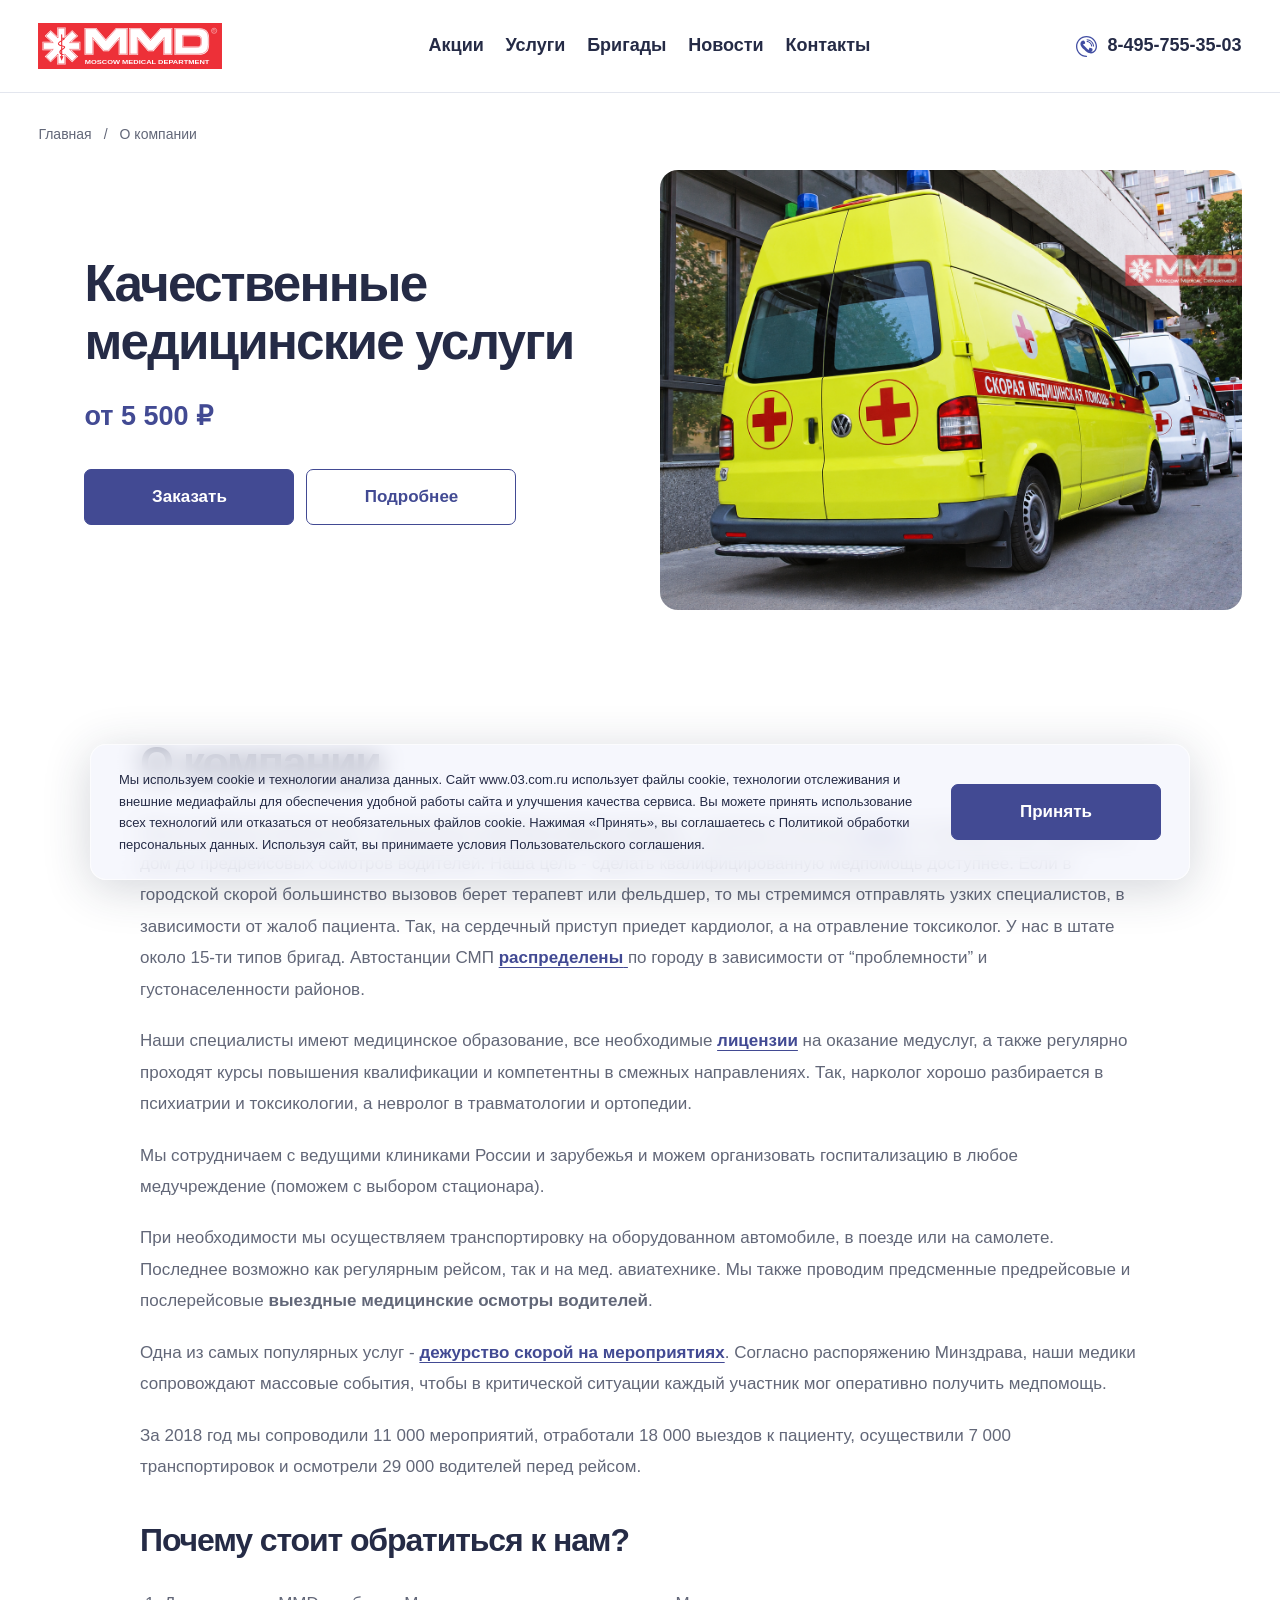
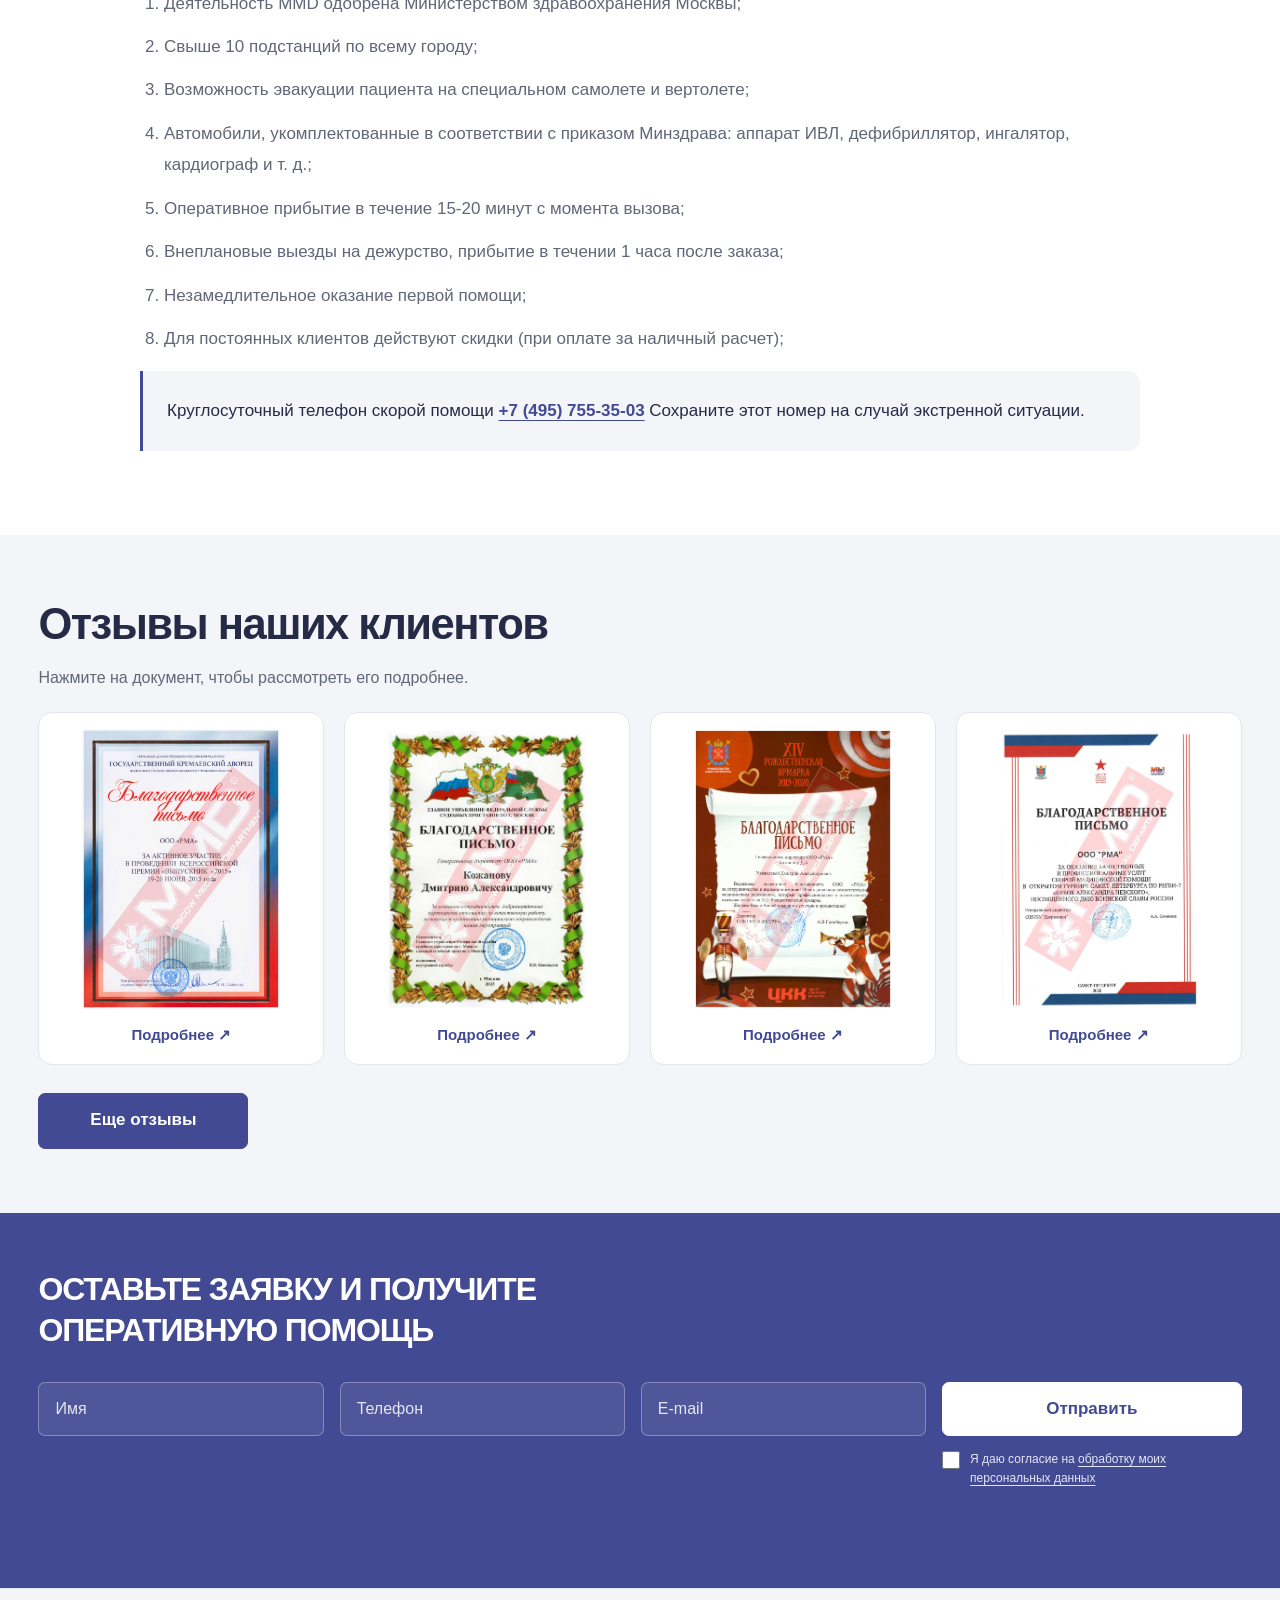
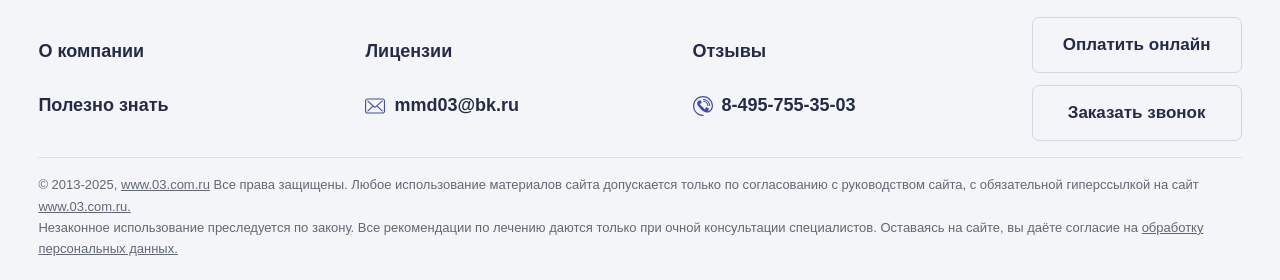
==== commit 42d77e38: "Update slider interactions, consent fields and cookie notice" ====
--- a/about.html
+++ b/about.html
@@ -161,16 +161,7 @@
                        value="Отправить"
                        class="btn form__btn">
 
-                <p class="callback__text">
-                    Нажимая на кнопку отправить, <br>
-                    я даю согласие на
-                    <a href="https://03.com.ru/assets/components/rma/assets/docs/soglasie-na-obrabotku-personalnih-dannih.pdf"
-                       target="_blank"
-                       rel="noopener noreferrer"
-                       class="text__link">
-                        обработку данных
-                    </a>
-                </p>
+                <label class="callback__text consent"><input type="checkbox" name="personal-data-consent" value="1" required><span>Я даю согласие на <a href="https://03.com.ru/assets/components/rma/assets/docs/soglasie-na-obrabotku-personalnih-dannih.pdf" target="_blank" rel="noopener noreferrer" class="text__link">обработку моих персональных данных</a></span></label>
 
             </div>
 
@@ -246,16 +237,7 @@
         <div class="popup__message" id="callback-error"
              role="alert" style="display:none;"></div>
 
-        <p class="form__text">
-            Нажимая на кнопку отправить, <br>
-            я даю согласие
-            <a href="https://03.com.ru/assets/components/rma/assets/docs/soglasie-na-obrabotku-personalnih-dannih.pdf"
-               target="_blank"
-               rel="noopener noreferrer"
-               class="text__link">
-                на обработку данных
-            </a>
-        </p>
+        <label class="form__text consent"><input type="checkbox" name="personal-data-consent" value="1" required><span>Я даю согласие на <a href="https://03.com.ru/assets/components/rma/assets/docs/soglasie-na-obrabotku-personalnih-dannih.pdf" target="_blank" rel="noopener noreferrer" class="text__link">обработку моих персональных данных</a></span></label>
 
         <button type="submit" class="btn form__btn" id="callback-submit">
             Отправить
--- a/styles.css
+++ b/styles.css
@@ -1,5 +1,5 @@
 /* MMD — restrained visual refresh. All original homepage sections retained. */
-:root{--blue:#424a93;--ink:#252b46;--muted:#626778;--accent:var(--blue);--line:#e3e6ee;--pale:#f4f5f9;--radius:16px}*{box-sizing:border-box}html{scroll-behavior:smooth;scroll-padding-top:90px}body{margin:0;color:var(--ink);background:#fff;font-family:Arial,Helvetica,sans-serif;font-size:16px;line-height:1.65}a{color:inherit;text-decoration:none}button,input{font:inherit}button,a,input{-webkit-tap-highlight-color:transparent}button{cursor:pointer}img{max-width:100%;display:block}a,button,input{outline-offset:5px}a:focus-visible,button:focus-visible,input:focus-visible{outline:3px solid #5965c7}button{border:0}h1,h2,p{margin-top:0}h1,h2{line-height:1.16;letter-spacing:-.035em}h2{font-size:clamp(30px,3.4vw,44px);margin-bottom:28px;font-weight:650}p{margin-bottom:20px}.container{max-width:1200px;width:calc(100% - 64px);margin:auto}.header{background:#fff;border-bottom:1px solid var(--line);position:sticky;top:0;z-index:20}.header__container{display:flex;align-items:center;gap:40px;min-height:92px}.header__logo{flex-shrink:0}.logo__img{width:148px;height:auto}.header__menu{list-style:none;display:flex;gap:26px;padding:0;margin:0 auto;font-size:14px;font-weight:600}.item__link:hover,.footer__mail:hover{color:var(--accent)}.header__phone{white-space:nowrap;display:flex;align-items:center;gap:10px;font-size:18px;font-weight:700}.phone__icon{width:21px;filter:brightness(0) saturate(100%) invert(30%) sepia(25%) saturate(1400%) hue-rotate(195deg)}.header__hamburger{display:none;background:var(--blue);padding:10px;border-radius:8px}.hamburger__img{width:24px}.header__exit-popup{display:none}.hero{padding:32px 0 0}.hero__container{position:relative;min-height:540px;display:flex;align-items:center;border-radius:20px;overflow:hidden;background:#f2f3f6 url('assets/components/rma/assets/images/hero_bg.jpg') center right/cover no-repeat}.hero__container:before{content:'';position:absolute;inset:0;background:linear-gradient(90deg,#f6f7fa 0%,rgba(246,247,250,.95) 28%,rgba(246,247,250,.6) 49%,transparent 76%)}.hero__text{position:relative;padding:60px 48px;max-width:650px;display:flex;flex-direction:column;align-items:flex-start}.hero__eyebrow{order:-1;font-size:12px;text-transform:uppercase;letter-spacing:.15em;color:var(--blue);font-weight:700;margin-bottom:24px}.hero h1{font-size:clamp(36px,4.2vw,56px);font-weight:650;max-width:560px;margin-bottom:28px}.text__price{font-size:27px;color:var(--accent);font-weight:700;margin-bottom:30px}.text__btns{display:flex;gap:12px}.btn{min-height:50px;display:inline-flex;align-items:center;justify-content:center;padding:12px 28px;border-radius:7px;border:1px solid var(--accent);background:var(--accent);color:#fff;font-size:14px;font-weight:700;line-height:1.4;text-transform:none;transition:background-color .25s ease,border-color .25s ease,color .25s ease,box-shadow .25s ease}.btn:hover{background:#303875;border-color:#303875;box-shadow:0 5px 16px #424a9326}.btns__link,.text__btn{background:transparent;color:var(--accent)}.btns__link:hover,.text__btn:hover{color:#fff}.btns__link--phone{display:none}.about,.faq,.license,.reviews{padding:88px 0}.about__container,.faq__container{display:grid;grid-template-columns:1fr 1fr;gap:70px;align-items:center}.about__img,.faq__img{height:420px;border-radius:var(--radius);overflow:hidden;background:var(--pale)}.img__img{width:100%;height:100%;object-fit:cover}.text__text{color:var(--muted);line-height:1.8}.text__text b{color:var(--ink);font-weight:600}.about__bg,.faq__bg,.license__bg{display:none}.license{background:var(--pale)}.license__container{display:grid;grid-template-columns:.95fr 1.05fr;gap:0 70px;align-items:start}.license__container>h2{grid-column:1}.license__text{grid-column:1}.license__slider{grid-column:2;grid-row:1 / span 2;align-self:center;min-width:0}.slider__slides{display:grid;grid-template-columns:repeat(3,minmax(0,1fr));gap:14px;align-items:center}.slides__slide{padding:8px;background:#fff;border:1px solid var(--line);border-radius:8px;box-shadow:0 8px 24px #252b4608;transition:transform .2s}.slides__slide:hover{transform:translateY(-5px)}.slide__img{width:100%;height:240px;object-fit:contain;cursor:zoom-in}.faq__text .text__text:first-of-type{font-size:16px;line-height:2}.faq__text .text__text br{display:block}.callback{background:var(--blue);color:white;padding:56px 0}.callback__title{font-size:32px;max-width:640px;text-transform:none;line-height:1.3;margin:0 0 30px}.callback__form{display:grid;grid-template-columns:1fr 1fr 1fr 1.05fr;gap:16px;align-items:start}.form__block{position:relative}.form__inp{width:100%;height:54px;border:1px solid #ffffff4d;border-radius:7px;background:#ffffff12;color:white;padding:12px 16px}.form__inp::placeholder{color:#fff;opacity:.85}.form__img{display:none}.form__btn{width:100%;min-height:54px}.callback__text{font-size:11px;line-height:1.6;color:#e4e5f4;margin:12px 0 0}.text__link{text-decoration:underline;text-underline-offset:3px}.reviews .slide__img{height:230px}.footer{padding:46px 0 26px;background:#f4f5f9;border-top:1px solid var(--line)}.footer__container{display:flex;gap:14px;flex-wrap:wrap;align-items:center}.footer__menu{width:100%;display:flex;gap:24px;flex-wrap:wrap;list-style:none;padding:0;margin:0 0 16px;font-size:14px}.footer__menu .menu__item:nth-last-child(2){margin-left:auto}.link__icon,.mail__icon,.footer__phone img{display:none}.footer__phone{font-weight:700}.footer__btn{background:transparent;border-color:#d3d6e2;color:var(--ink)}.footer__btn:hover{color:#fff}.footer__bottom{margin-top:18px;padding-top:24px;border-top:1px solid #dddfe8;width:100%}.footer__copy{font-size:11px;line-height:1.8;color:#737887;margin-bottom:0}.copy__link{text-decoration:underline}.bg{position:fixed;inset:0;background:#141b39aa;backdrop-filter:blur(5px);z-index:40}.popup{position:fixed;left:50%;top:50%;transform:translate(-50%,-50%);width:min(460px,calc(100% - 32px));max-height:90vh;overflow:auto;padding:40px;border-radius:16px;background:#fff;z-index:50;box-shadow:0 20px 80px #15162d33}.popup__title{font-size:30px;margin-right:20px}.popup__exit{position:absolute;right:18px;top:18px;width:30px;height:30px;background:var(--pale);border-radius:50%;padding:9px}.popup__exit img{width:100%}.form__row{margin-bottom:14px}.form__icon{display:none}.row__inp{width:100%;border:1px solid #d2d5df;border-radius:6px;padding:12px}.form__text{font-size:12px;color:var(--muted)}.popup-menu{background:#fff;position:fixed;top:76px;left:0;right:0;z-index:30;box-shadow:0 12px 20px #18244518}.popup-menu__menu{list-style:none;margin:0;padding:20px 32px;display:grid;gap:16px}.skip-link{position:fixed;top:-100px;left:20px;z-index:60;padding:10px;background:white}.skip-link:focus{top:10px}[hidden]{display:none!important}.form-status{font-size:13px;margin:14px 0 0;grid-column:1/-1}.image-dialog{max-width:min(900px,92vw);max-height:92vh;border:0;border-radius:12px;padding:40px 20px 20px;background:#fff}.image-dialog::backdrop{background:#141b39ba}.image-dialog img{max-height:78vh;width:auto;margin:auto}.image-dialog button{position:absolute;right:10px;top:5px;font-size:26px;background:white;line-height:1}.image-open{border:0;padding:0;background:none;display:block;width:100%}
+:root{--blue:#424a93;--ink:#252b46;--muted:#626778;--accent:var(--blue);--line:#e3e6ee;--pale:#f4f5f9;--radius:16px}*{box-sizing:border-box}html{scroll-behavior:smooth;scroll-padding-top:90px}body{margin:0;color:var(--ink);background:#fff;font-family:Arial,Helvetica,sans-serif;font-size:16px;line-height:1.65}a{color:inherit;text-decoration:none}button,input{font:inherit}button,a,input{-webkit-tap-highlight-color:transparent}button{cursor:pointer}img{max-width:100%;display:block}a,button,input{outline-offset:5px}a:focus-visible,button:focus-visible,input:focus-visible{outline:3px solid #5965c7}button{border:0}h1,h2,p{margin-top:0}h1,h2{line-height:1.16;letter-spacing:-.035em}h2{font-size:clamp(30px,3.4vw,44px);margin-bottom:28px;font-weight:650}p{margin-bottom:20px}.container{max-width:1200px;width:calc(100% - 64px);margin:auto}.header{background:#fff;border-bottom:1px solid var(--line);position:sticky;top:0;z-index:20}.header__container{display:flex;align-items:center;gap:40px;min-height:92px}.header__logo{flex-shrink:0}.logo__img{width:148px;height:auto}.header__menu{list-style:none;display:flex;gap:26px;padding:0;margin:0 auto;font-size:14px;font-weight:600}.item__link:hover,.footer__mail:hover{color:var(--accent)}.header__phone{white-space:nowrap;display:flex;align-items:center;gap:10px;font-size:18px;font-weight:700}.phone__icon{width:21px;filter:brightness(0) saturate(100%) invert(30%) sepia(25%) saturate(1400%) hue-rotate(195deg)}.header__hamburger{display:none;background:var(--blue);padding:10px;border-radius:8px}.hamburger__img{width:24px}.header__exit-popup{display:none}.hero{padding:32px 0 0}.hero__container{position:relative;min-height:540px;display:flex;align-items:center;border-radius:20px;overflow:hidden;background:#f2f3f6 url('assets/components/rma/assets/images/hero_bg.jpg') center right/cover no-repeat}.hero__container:before{content:'';position:absolute;inset:0;background:linear-gradient(90deg,#f6f7fa 0%,rgba(246,247,250,.95) 28%,rgba(246,247,250,.6) 49%,transparent 76%)}.hero__text{position:relative;padding:60px 48px;max-width:650px;display:flex;flex-direction:column;align-items:flex-start}.hero__eyebrow{order:-1;font-size:12px;text-transform:uppercase;letter-spacing:.15em;color:var(--blue);font-weight:700;margin-bottom:24px}.hero h1{font-size:clamp(36px,4.2vw,56px);font-weight:650;max-width:560px;margin-bottom:28px}.text__price{font-size:27px;color:var(--accent);font-weight:700;margin-bottom:30px}.text__btns{display:flex;gap:12px}.btn{min-height:50px;display:inline-flex;align-items:center;justify-content:center;padding:12px 28px;border-radius:7px;border:1px solid var(--accent);background:var(--accent);color:#fff;font-size:14px;font-weight:700;line-height:1.4;text-transform:none;transition:background-color .25s ease,border-color .25s ease,color .25s ease,box-shadow .25s ease}.btn:hover{background:#303875;border-color:#303875;box-shadow:0 5px 16px #424a9326}.btns__link,.text__btn{background:transparent;color:var(--accent)}.btns__link:hover,.text__btn:hover{color:#fff}.btns__link--phone{display:none}.about,.faq,.license,.reviews{padding:88px 0}.about__container,.faq__container{display:grid;grid-template-columns:1fr 1fr;gap:70px;align-items:center}.about__img,.faq__img{height:420px;border-radius:var(--radius);overflow:hidden;background:var(--pale)}.img__img{width:100%;height:100%;object-fit:cover}.text__text{color:var(--muted);line-height:1.8}.text__text b{color:var(--ink);font-weight:600}.about__bg,.faq__bg,.license__bg{display:none}.license{background:var(--pale)}.license__container{display:grid;grid-template-columns:.95fr 1.05fr;gap:0 70px;align-items:start}.license__container>h2{grid-column:1}.license__text{grid-column:1}.license__slider{grid-column:2;grid-row:1 / span 2;align-self:center;min-width:0}.slider__slides{display:grid;grid-template-columns:repeat(3,minmax(0,1fr));gap:14px;align-items:center}.slides__slide{padding:8px;background:#fff;border:1px solid var(--line);border-radius:8px;box-shadow:0 8px 24px #252b4608;transition:transform .2s}.slides__slide:hover{transform:translateY(-5px)}.slide__img{width:100%;height:240px;object-fit:contain;cursor:default}.faq__text .text__text:first-of-type{font-size:16px;line-height:2}.faq__text .text__text br{display:block}.callback{background:var(--blue);color:white;padding:56px 0}.callback__title{font-size:32px;max-width:640px;text-transform:none;line-height:1.3;margin:0 0 30px}.callback__form{display:grid;grid-template-columns:1fr 1fr 1fr 1.05fr;gap:16px;align-items:start}.form__block{position:relative}.form__inp{width:100%;height:54px;border:1px solid #ffffff4d;border-radius:7px;background:#ffffff12;color:white;padding:12px 16px}.form__inp::placeholder{color:#fff;opacity:.85}.form__img{display:none}.form__btn{width:100%;min-height:54px}.callback__text{font-size:11px;line-height:1.6;color:#e4e5f4;margin:12px 0 0}.text__link{text-decoration:underline;text-underline-offset:3px}.reviews .slide__img{height:230px}.footer{padding:46px 0 26px;background:#f4f5f9;border-top:1px solid var(--line)}.footer__container{display:flex;gap:14px;flex-wrap:wrap;align-items:center}.footer__menu{width:100%;display:flex;gap:24px;flex-wrap:wrap;list-style:none;padding:0;margin:0 0 16px;font-size:14px}.footer__menu .menu__item:nth-last-child(2){margin-left:auto}.link__icon,.mail__icon,.footer__phone img{display:none}.footer__phone{font-weight:700}.footer__btn{background:transparent;border-color:#d3d6e2;color:var(--ink)}.footer__btn:hover{color:#fff}.footer__bottom{margin-top:18px;padding-top:24px;border-top:1px solid #dddfe8;width:100%}.footer__copy{font-size:11px;line-height:1.8;color:#737887;margin-bottom:0}.copy__link{text-decoration:underline}.bg{position:fixed;inset:0;background:#141b39aa;backdrop-filter:blur(5px);z-index:40}.popup{position:fixed;left:50%;top:50%;transform:translate(-50%,-50%);width:min(460px,calc(100% - 32px));max-height:90vh;overflow:auto;padding:40px;border-radius:16px;background:#fff;z-index:50;box-shadow:0 20px 80px #15162d33}.popup__title{font-size:30px;margin-right:20px}.popup__exit{position:absolute;right:18px;top:18px;width:30px;height:30px;background:var(--pale);border-radius:50%;padding:9px}.popup__exit img{width:100%}.form__row{margin-bottom:14px}.form__icon{display:none}.row__inp{width:100%;border:1px solid #d2d5df;border-radius:6px;padding:12px}.form__text{font-size:12px;color:var(--muted)}.popup-menu{background:#fff;position:fixed;top:76px;left:0;right:0;z-index:30;box-shadow:0 12px 20px #18244518}.popup-menu__menu{list-style:none;margin:0;padding:20px 32px;display:grid;gap:16px}.skip-link{position:fixed;top:-100px;left:20px;z-index:60;padding:10px;background:white}.skip-link:focus{top:10px}[hidden]{display:none!important}.form-status{font-size:13px;margin:14px 0 0;grid-column:1/-1}.image-dialog{max-width:min(900px,92vw);max-height:92vh;border:0;border-radius:12px;padding:40px 20px 20px;background:#fff}.image-dialog::backdrop{background:#141b39ba}.image-dialog img{max-height:78vh;width:auto;margin:auto}.image-dialog button{position:absolute;right:10px;top:5px;font-size:26px;background:white;line-height:1}.image-open{border:0;padding:0;background:none;display:block;width:100%}
 @media(min-width:1450px){.hero__container{min-height:580px}}
 @media(max-width:1100px){.header__container{gap:20px}.header__menu{gap:16px;font-size:13px}.header__phone{font-size:15px}.logo__img{width:125px}.about__container,.faq__container,.license__container{gap:0 36px}.hero h1{font-size:46px}.hero__text{max-width:590px}.slide__img{height:200px}}
 @media(max-width:850px){.container{width:calc(100% - 40px)}.header__container{min-height:76px}.header__menu{display:none}.header__phone{margin-left:auto}.header__hamburger{display:block}.hero__container{min-height:490px}.hero__text{padding:40px 30px;max-width:540px}.hero h1{font-size:42px}.about,.faq,.license,.reviews{padding:60px 0}.about__container,.faq__container{gap:30px}.about__img,.faq__img{height:380px}.license__container{grid-template-columns:1fr;gap:0}.license__slider{grid-column:1;grid-row:auto;margin-top:30px;width:100%}.slide__img,.reviews .slide__img{height:280px}.callback__form{grid-template-columns:1fr 1fr}.footer__menu .menu__item:nth-last-child(2){margin-left:0}}
@@ -91,3 +91,22 @@
   .footer__menu .menu__item:nth-last-child(-n+2){grid-column:1/-1}
   .popup-menu__menu{font-size:17px}
 }
+
+/* Centered license action: reveal from a soft circular spotlight. */
+.license .slides__slide{position:relative;overflow:hidden}
+.license .slides__slide::after{content:'';position:absolute;inset:0;background:radial-gradient(ellipse at center,rgba(37,43,70,.48),rgba(37,43,70,.12));opacity:0;clip-path:circle(0% at 50% 50%);transition:opacity .4s ease,clip-path .6s cubic-bezier(.16,1,.3,1);pointer-events:none}
+.license .slide-details{position:absolute;z-index:1;left:50%;top:50%;width:calc(100% - 20px);max-width:180px;display:flex;justify-content:center;align-items:center;min-height:48px;padding:12px 8px;border:1px solid #ffffff55;border-radius:12px;background-color:var(--blue);box-shadow:0 0 0 rgba(65,91,225,0),0 0 0 rgba(65,91,225,0);color:white;font-size:14px;font-weight:700;line-height:1.3;opacity:0;transform:translate(-50%,-35%) scale(.76) rotate(-7deg);filter:blur(5px);transition:opacity .3s ease,transform .5s cubic-bezier(.16,1,.3,1),filter .4s ease,background-color .35s ease,border-color .35s ease,box-shadow .35s ease;overflow:hidden}
+.license .slide-details::after{content:'';position:absolute;inset:-50% auto -50% -70%;width:40%;background:linear-gradient(90deg,transparent,#ffffff40,transparent);transform:skewX(-20deg);pointer-events:none}
+.license .slides__slide:hover::after,.license .slides__slide:focus-within::after{opacity:1;clip-path:circle(75% at 50% 50%)}
+.license .slides__slide:hover .slide-details,.license .slides__slide:focus-within .slide-details{opacity:1;transform:translate(-50%,-50%) scale(1) rotate(0);filter:blur(0)}
+.license .slides__slide:hover .slide-details::after,.license .slides__slide:focus-within .slide-details::after{animation:license-shine 2.8s .15s ease-in-out infinite}
+.license .slide-details:hover,.license .slide-details:focus-visible{background-color:#35418f;border-color:#35418f;box-shadow:0 0 18px rgba(65,91,225,.48),0 0 32px rgba(65,91,225,.28)}
+@keyframes license-shine{0%{left:-70%}32%,100%{left:140%}}
+@media(hover:none){.license .slide-details{opacity:1;filter:none;transform:translate(-50%,-50%)}.license .slides__slide::after{opacity:1;clip-path:none}}
+@media(prefers-reduced-motion:reduce){.license .slide-details,.license .slides__slide::after{transition:none;filter:none}.license .slide-details::after{animation:none!important}}
+
+/* Explicit consent shared by inline and popup callback forms. */
+label.consent{display:flex;align-items:flex-start;justify-content:center;gap:10px;text-align:left;font-size:12px;line-height:1.6;margin:14px 0}
+.consent input[type="checkbox"]{flex:0 0 18px;width:18px;height:18px;margin:1px 0 0;accent-color:var(--blue);cursor:pointer}
+.callback .consent input[type="checkbox"]{accent-color:#fff}
+.consent span{min-width:0}
--- a/responsive.css
+++ b/responsive.css
@@ -318,3 +318,21 @@
 /* Avoid horizontal scrolling when narrow windows reserve a scrollbar. */
 body{min-width:0}
 @media(max-width:359px){.hero__text,.service-hero__text{padding-inline:14px}}
+
+/* Align popup consent with the full-width input fields. */
+#callback-popup .form__text.consent{width:100%;max-width:none;margin:14px 0;justify-content:flex-start;text-align:left;text-wrap:wrap}
+#callback-popup .form__text.consent span{flex:1;min-width:0}
+
+/* Cookie notice sits below menus and modal dialogs. */
+.cookie-notice{position:fixed;z-index:25;bottom:20px;left:50%;transform:translateX(-50%);width:min(1100px,calc(100% - 32px));max-height:65dvh;overflow:auto;display:flex;align-items:center;gap:28px;padding:24px 28px;border:1px solid var(--line);border-radius:16px;background:#fff;box-shadow:0 8px 48px #252b4633;animation:cookie-appear .45s ease both}
+.cookie-notice p{margin:0;font-size:13px;line-height:1.65;color:var(--muted)}
+.cookie-notice .cookie-accept{flex-shrink:0;width:160px;min-height:50px}
+.cookie-accept:hover,.cookie-accept:focus-visible{background:#35418f;border-color:#35418f;box-shadow:0 0 18px rgba(65,91,225,.48),0 0 32px rgba(65,91,225,.28)}
+@keyframes cookie-appear{from{opacity:0;transform:translate(-50%,18px)}to{opacity:1;transform:translate(-50%,0)}}
+@media(max-width:600px){.cookie-notice{bottom:12px;padding:18px;gap:16px;flex-direction:column;align-items:stretch}.cookie-notice p{font-size:12px}.cookie-notice .cookie-accept{align-self:center}}
+@media(prefers-reduced-motion:reduce){.cookie-notice{animation:none}}
+
+/* Translucent cookie panel with a readable fallback. */
+.cookie-notice{background:rgba(240,243,252,.62);border-color:rgba(255,255,255,.65);backdrop-filter:blur(12px);-webkit-backdrop-filter:blur(12px)}
+.cookie-notice p{color:var(--ink)}
+@supports not ((backdrop-filter:blur(1px)) or (-webkit-backdrop-filter:blur(1px))){.cookie-notice{background:rgba(255,255,255,.96)}}
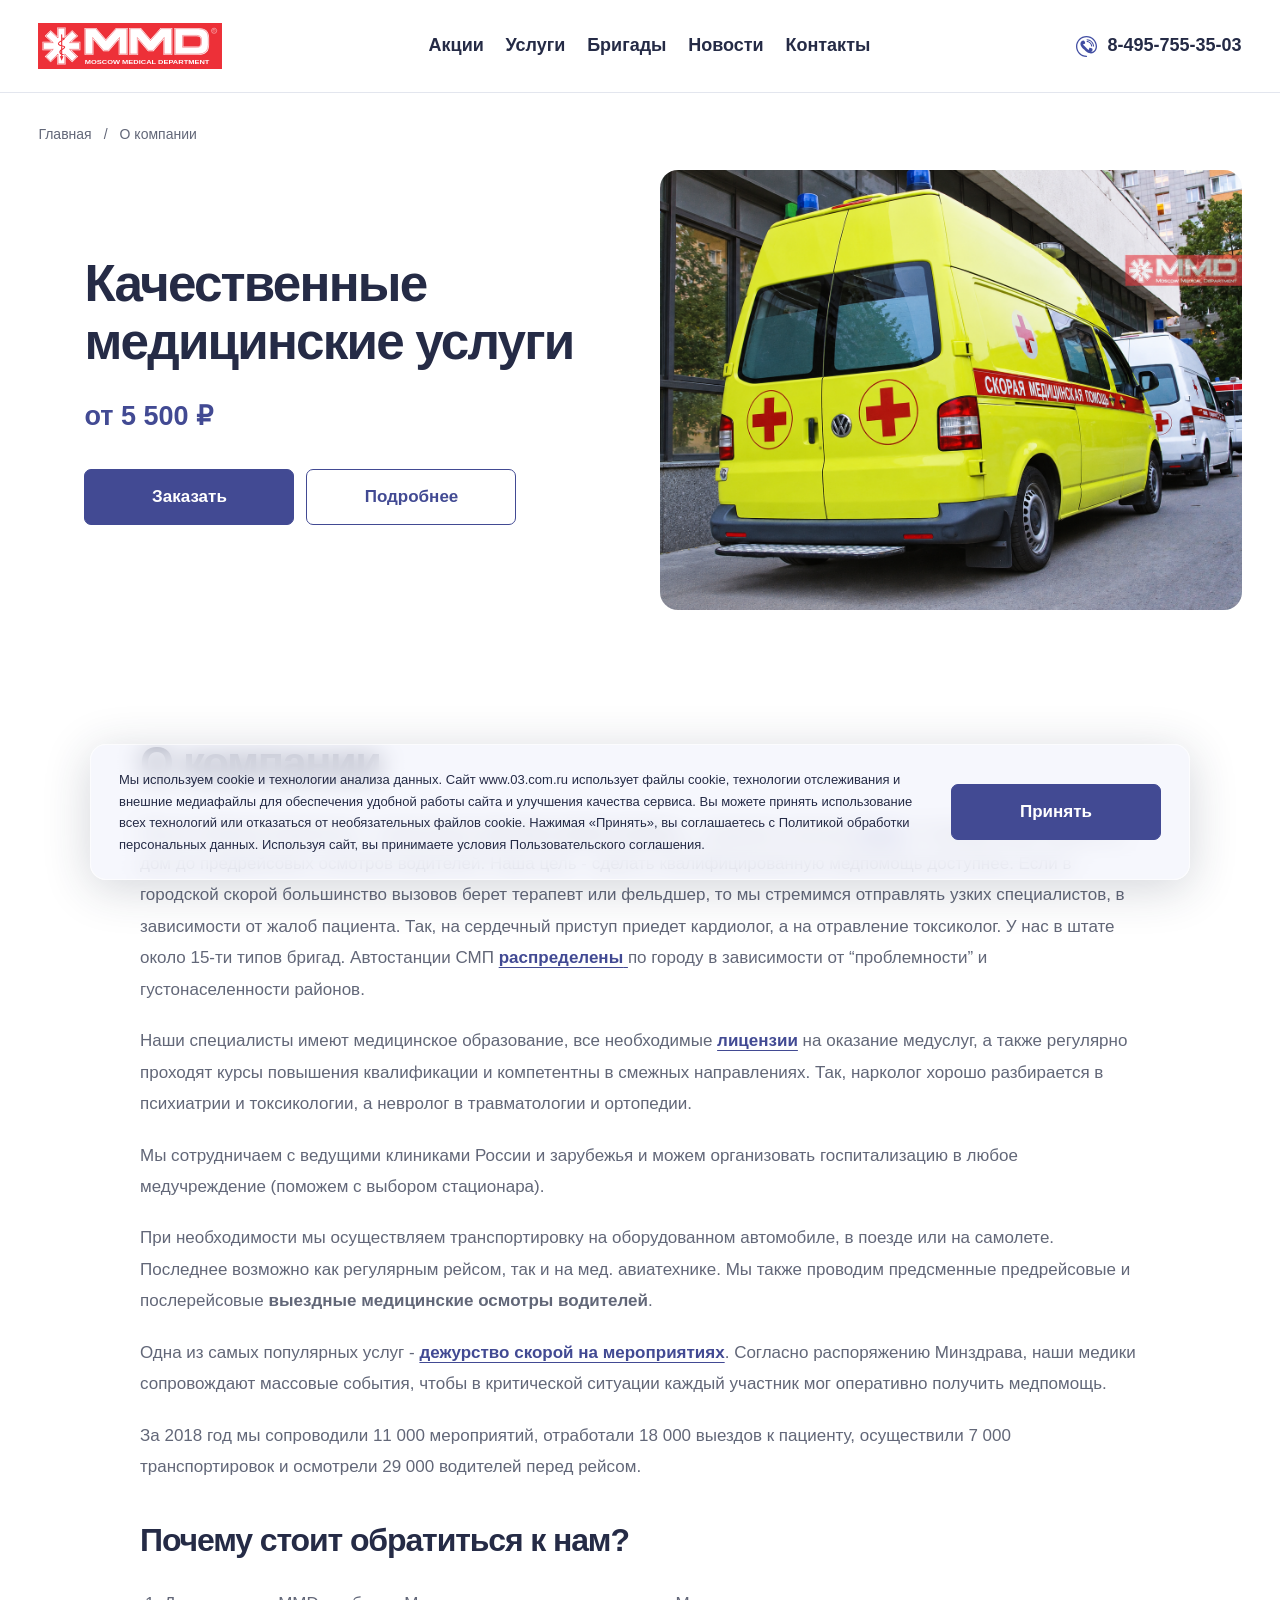
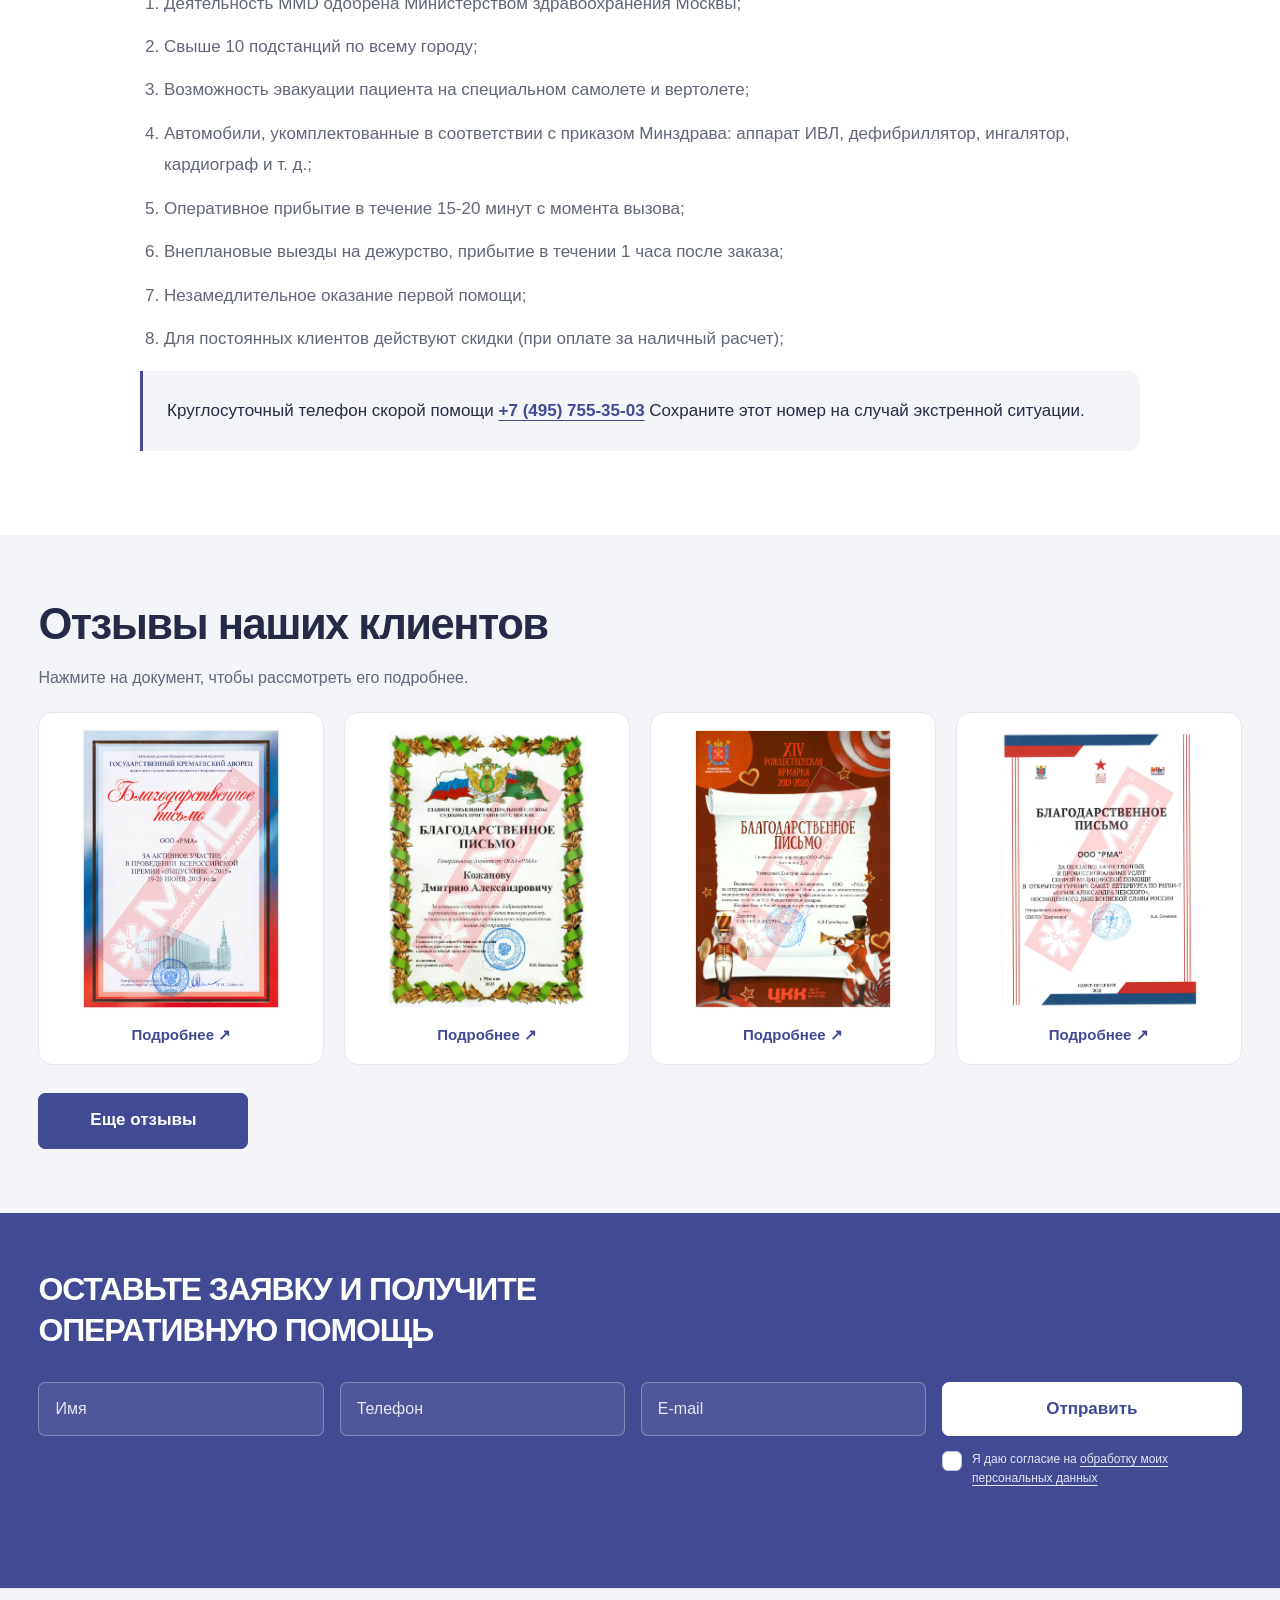
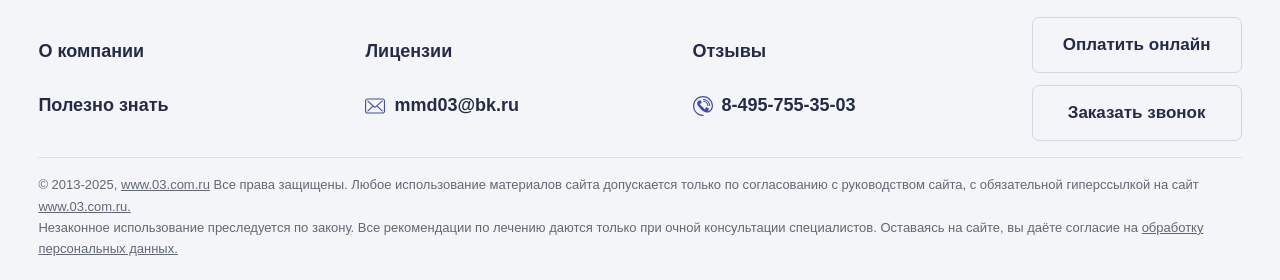
==== commit 4b27f42b: "Expand homepage hero and refine button and form control effects" ====
--- a/about.html
+++ b/about.html
@@ -29,6 +29,7 @@
 <script src="pages.js" defer></script>
 <link rel="stylesheet" href="responsive.css">
 <link rel="stylesheet" href="pages.css">
+<link rel="stylesheet" href="button-hover.css">
 </head>
 <body class="inner-page page-about"><a class="skip-link" href="#main">Перейти к содержанию</a>
 <header class="header">
--- a/styles.css
+++ b/styles.css
@@ -110,3 +110,7 @@
 .consent input[type="checkbox"]{flex:0 0 18px;width:18px;height:18px;margin:1px 0 0;accent-color:var(--blue);cursor:pointer}
 .callback .consent input[type="checkbox"]{accent-color:#fff}
 .consent span{min-width:0}
+
+/* Hide slider scrollbars without disabling swipe or arrow navigation. */
+.slider__slides,.reviews__slider,.contact-reviews,.license__slider{scrollbar-width:none;-ms-overflow-style:none}
+.slider__slides::-webkit-scrollbar,.reviews__slider::-webkit-scrollbar,.contact-reviews::-webkit-scrollbar,.license__slider::-webkit-scrollbar{display:none;width:0;height:0}
--- a/button-hover.css
+++ b/button-hover.css
@@ -0,0 +1,32 @@
+/* Light buttons keep their original fill while the blue glow fades in. */
+:is(.btn.btns__link,.btn.text__btn,button.btn.footer__btn,.callback .form__btn,.review-arrow,.contact-review-arrow){transition:box-shadow .3s ease,opacity .25s ease}
+.btn.btns__link:is(:hover,:focus-visible),.btn.text__btn:is(:hover,:focus-visible){background:transparent!important;color:var(--accent,#424a93)!important;border-color:var(--accent,#424a93)!important}
+button.btn.footer__btn:is(:hover,:focus-visible){background:transparent!important;color:var(--ink,#252b46)!important;border-color:#d3d6e2!important}
+.callback .form__btn:is(:hover,:focus-visible){background:#fff!important;color:var(--blue,#424a93)!important;border-color:#fff!important}
+.review-arrow:is(:hover,:focus-visible):not(:disabled),.contact-review-arrow:is(:hover,:focus-visible):not(:disabled){background:#fff!important;color:var(--blue,#424a93)!important;border-color:#d3d7e5!important}
+:is(.btn.btns__link,.btn.text__btn,button.btn.footer__btn,.callback .form__btn,.review-arrow,.contact-review-arrow):is(:hover,:focus-visible):not(:disabled){box-shadow:0 0 18px rgba(65,91,225,.48),0 0 32px rgba(65,91,225,.28)}
+@media(prefers-reduced-motion:reduce){:is(.btn.btns__link,.btn.text__btn,button.btn.footer__btn,.callback .form__btn,.review-arrow,.contact-review-arrow){transition:none}}
+
+/* Small transparent controls use the same glow without changing their fill. */
+.arrows__btn,.popup__exit{transition:box-shadow .3s ease}
+.arrows__btn:is(:hover,:focus-visible),.popup__exit:is(:hover,:focus-visible){box-shadow:0 0 18px rgba(65,91,225,.48),0 0 32px rgba(65,91,225,.28)}
+.review-arrow:is(:hover,:focus-visible) img{filter:brightness(0) saturate(100%) invert(28%) sepia(20%) saturate(1700%) hue-rotate(199deg)!important}
+
+/* White submit action on the blue callback panel. */
+.callback .form__btn{cursor:pointer}
+.callback .form__btn:is(:hover,:focus-visible):not(:disabled){box-shadow:0 0 18px rgba(255,255,255,.65),0 0 36px rgba(255,255,255,.38)}
+
+/* Form controls share the surrounding action's soft glow. */
+.callback .form__inp,.popup .row__inp,.consent input[type="checkbox"]{transition:box-shadow .3s ease,border-color .3s ease}
+.callback .form__inp:is(:hover,:focus){border-color:rgba(255,255,255,.8);box-shadow:0 0 14px rgba(255,255,255,.38),0 0 28px rgba(255,255,255,.18)}
+.popup .row__inp:is(:hover,:focus){border-color:#6975c4;box-shadow:0 0 14px rgba(65,91,225,.28),0 0 26px rgba(65,91,225,.14)}
+.consent input[type="checkbox"]{border-radius:3px;cursor:pointer}
+.consent:hover input[type="checkbox"],.consent input[type="checkbox"]:focus-visible{box-shadow:0 0 12px rgba(65,91,225,.48),0 0 22px rgba(65,91,225,.24)}
+.callback .consent:hover input[type="checkbox"],.callback .consent input[type="checkbox"]:focus-visible{box-shadow:0 0 12px rgba(255,255,255,.65),0 0 24px rgba(255,255,255,.36)}
+@media(prefers-reduced-motion:reduce){.callback .form__inp,.popup .row__inp,.consent input[type="checkbox"]{transition:none}}
+
+/* Custom checkbox shape keeps rounding consistent across browsers. */
+.consent input[type="checkbox"]{appearance:none;-webkit-appearance:none;box-sizing:border-box;display:inline-block;flex:0 0 20px;width:20px;height:20px;border:1px solid #c6cbe0;border-radius:6px;background-color:#fff;background-position:center;background-repeat:no-repeat;background-size:14px 14px;vertical-align:middle;cursor:pointer}
+.consent input[type="checkbox"]:checked{border-color:#6975c4;background-image:url("data:image/svg+xml,%3Csvg xmlns='http://www.w3.org/2000/svg' viewBox='0 0 16 16'%3E%3Cpath d='m3 8 3 3 7-7' fill='none' stroke='%23424a93' stroke-width='2.3' stroke-linecap='round' stroke-linejoin='round'/%3E%3C/svg%3E")}
+.consent input[type="checkbox"]:disabled{opacity:.5;cursor:not-allowed}
+@media(forced-colors:active){.consent input[type="checkbox"]{appearance:auto;-webkit-appearance:auto;background-image:none}}
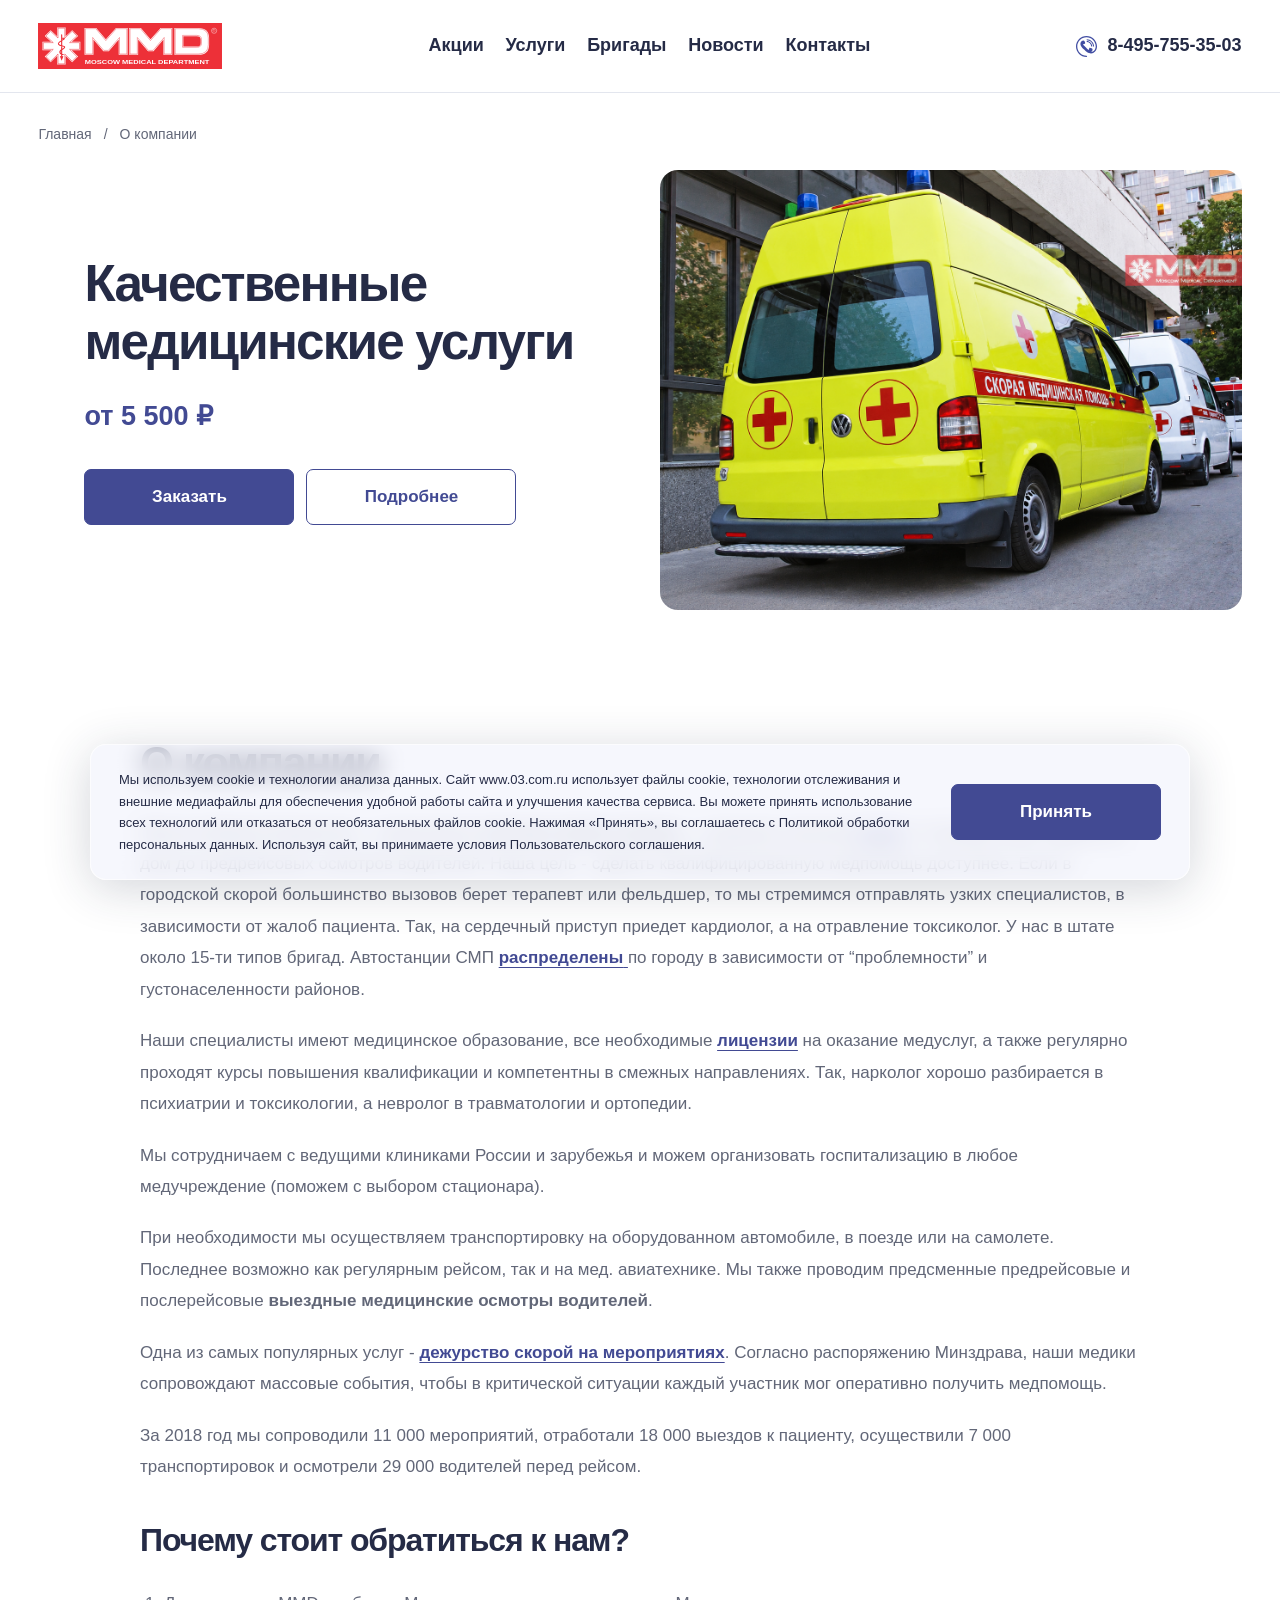
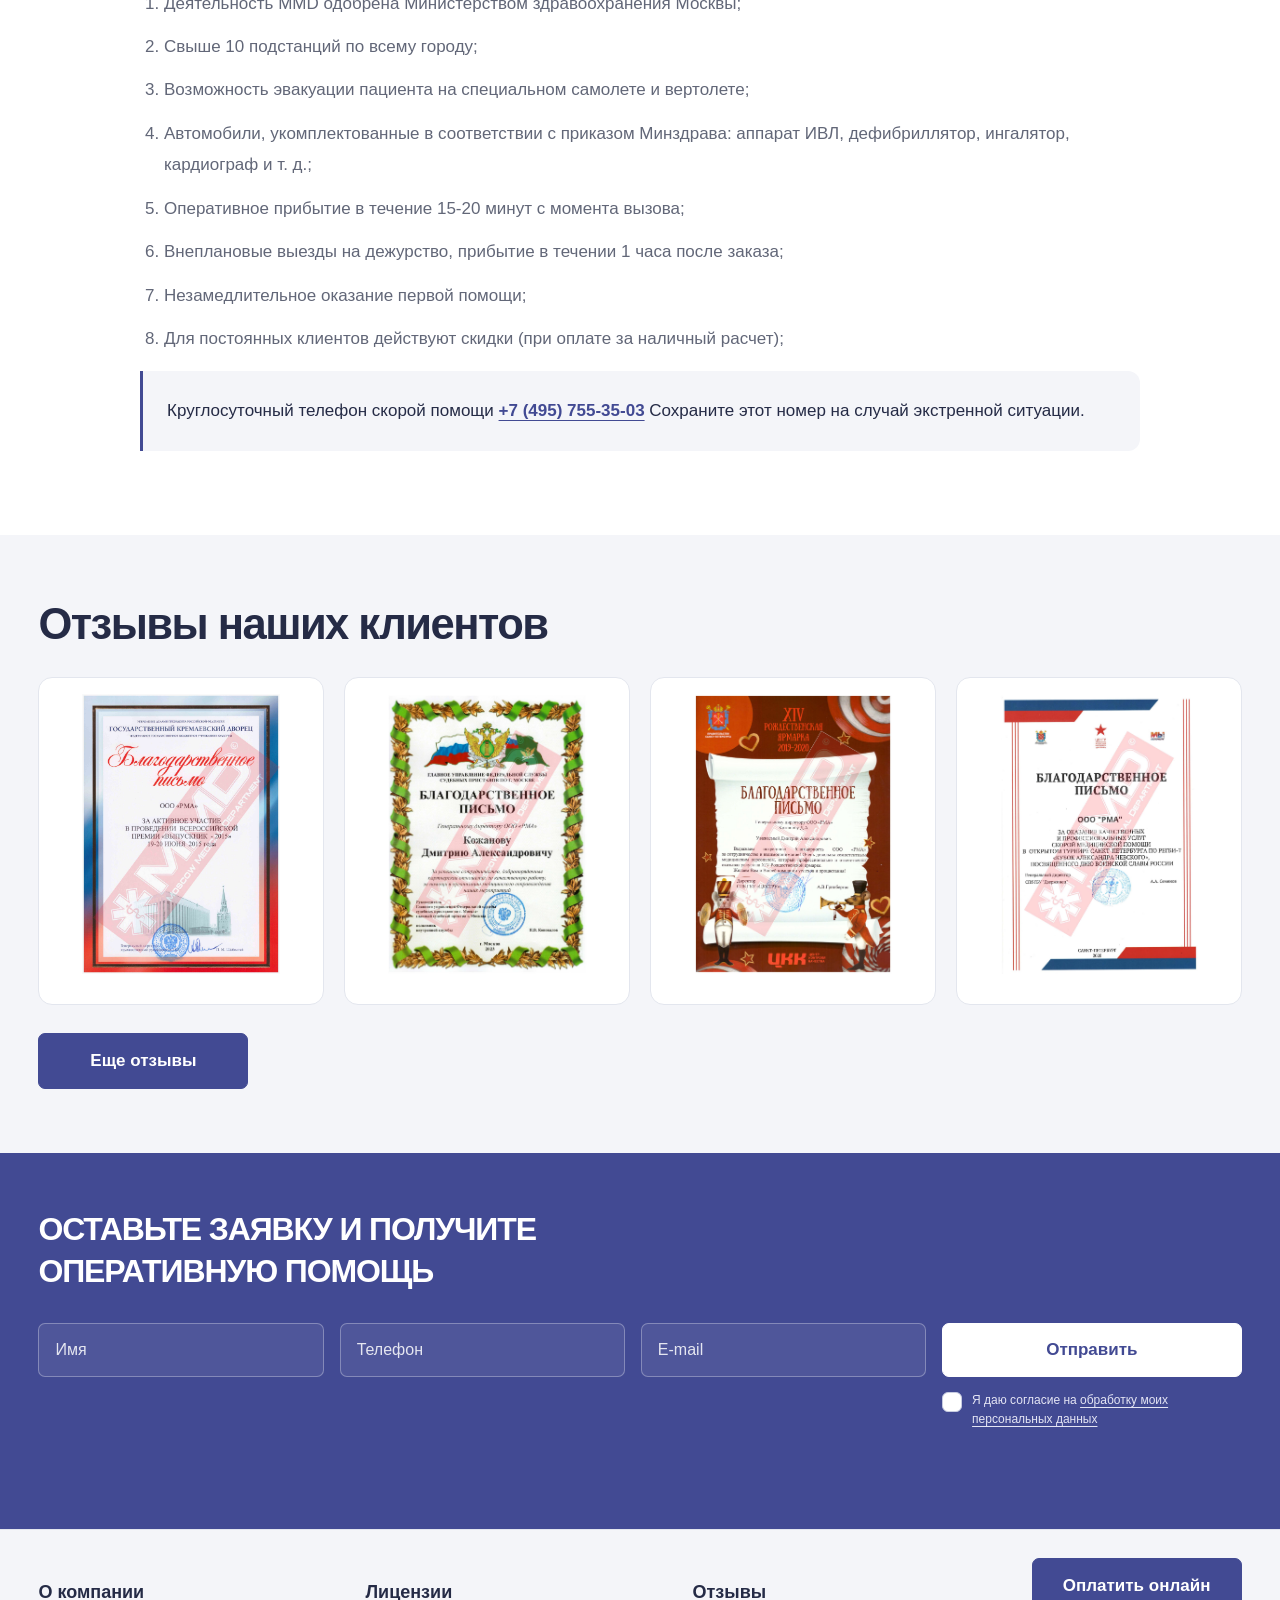
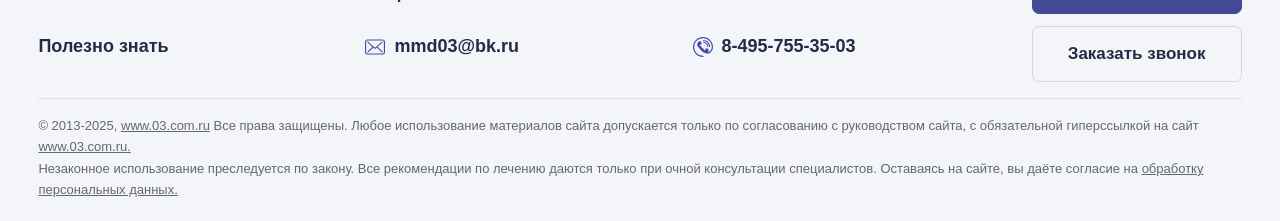
==== commit 25c937dc: "Simplify slider hover effects and style footer payment button" ====
--- a/about.html
+++ b/about.html
@@ -30,6 +30,7 @@
 <link rel="stylesheet" href="responsive.css">
 <link rel="stylesheet" href="pages.css">
 <link rel="stylesheet" href="button-hover.css">
+<link rel="stylesheet" href="slider-effects.css">
 </head>
 <body class="inner-page page-about"><a class="skip-link" href="#main">Перейти к содержанию</a>
 <header class="header">
@@ -121,7 +122,7 @@
         </div>
     </div>
 </section>
-<section class="section document-section"><div class="container"><h2>Отзывы наших клиентов</h2><p class="section-note">Нажмите на документ, чтобы рассмотреть его подробнее.</p><div class="document-grid"><button class="document-card" type="button" aria-label="Увеличить: Платная скорая помощь отзывы"><img src="assets/components/rma/assets/images/reviews/1.jpg" alt="Платная скорая помощь отзывы" loading="lazy"><span>Подробнее ↗</span></button><button class="document-card" type="button" aria-label="Увеличить: Отзывы по послерейсовым осмотрам"><img src="assets/components/rma/assets/images/reviews/26.jpg" alt="Отзывы по послерейсовым осмотрам" loading="lazy"><span>Подробнее ↗</span></button><button class="document-card" type="button" aria-label="Увеличить: Отзывы по послерейсовым осмотрам"><img src="assets/components/rma/assets/images/reviews/27.jpg" alt="Отзывы по послерейсовым осмотрам" loading="lazy"><span>Подробнее ↗</span></button><button class="document-card" type="button" aria-label="Увеличить: Отзывы по послерейсовым осмотрам"><img src="assets/components/rma/assets/images/reviews/25.jpg" alt="Отзывы по послерейсовым осмотрам" loading="lazy"><span>Подробнее ↗</span></button><button class="document-card" type="button" aria-label="Увеличить: Отзывы по послерейсовым осмотрам"><img src="assets/components/rma/assets/images/reviews/28.jpg" alt="Отзывы по послерейсовым осмотрам" loading="lazy"><span>Подробнее ↗</span></button><button class="document-card" type="button" aria-label="Увеличить: Скорая помощь в москве отзывы"><img src="assets/components/rma/assets/images/reviews/2.jpg" alt="Скорая помощь в москве отзывы" loading="lazy"><span>Подробнее ↗</span></button><button class="document-card" type="button" aria-label="Увеличить: Дежурство скорой в москве отзывы"><img src="assets/components/rma/assets/images/reviews/3.jpg" alt="Дежурство скорой в москве отзывы" loading="lazy"><span>Подробнее ↗</span></button><button class="document-card" type="button" aria-label="Увеличить: Предрейсовые осмотры отзывы"><img src="assets/components/rma/assets/images/reviews/4.jpg" alt="Предрейсовые осмотры отзывы" loading="lazy"><span>Подробнее ↗</span></button><button class="document-card" type="button" aria-label="Увеличить: Вызов врача на дом отзывы"><img src="assets/components/rma/assets/images/reviews/5.jpg" alt="Вызов врача на дом отзывы" loading="lazy"><span>Подробнее ↗</span></button><button class="document-card" type="button" aria-label="Увеличить: Вызов скорой на дом отзывы"><img src="assets/components/rma/assets/images/reviews/6.jpg" alt="Вызов скорой на дом отзывы" loading="lazy"><span>Подробнее ↗</span></button><button class="document-card" type="button" aria-label="Увеличить: ЖД перевозка отзывы"><img src="assets/components/rma/assets/images/reviews/7.jpg" alt="ЖД перевозка отзывы" loading="lazy"><span>Подробнее ↗</span></button><button class="document-card" type="button" aria-label="Увеличить: Перевозка больных отзывы"><img src="assets/components/rma/assets/images/reviews/8.jpg" alt="Перевозка больных отзывы" loading="lazy"><span>Подробнее ↗</span></button><button class="document-card" type="button" aria-label="Увеличить: Междугородная перевозка отзывы"><img src="assets/components/rma/assets/images/reviews/9.jpg" alt="Междугородная перевозка отзывы" loading="lazy"><span>Подробнее ↗</span></button><button class="document-card" type="button" aria-label="Увеличить: Международная перевозка отзывы"><img src="assets/components/rma/assets/images/reviews/10.jpg" alt="Международная перевозка отзывы" loading="lazy"><span>Подробнее ↗</span></button><button class="document-card" type="button" aria-label="Увеличить: Медицинские услуги отзывы"><img src="assets/components/rma/assets/images/reviews/11.jpg" alt="Медицинские услуги отзывы" loading="lazy"><span>Подробнее ↗</span></button><button class="document-card" type="button" aria-label="Увеличить: Медицинская организация отзывы"><img src="assets/components/rma/assets/images/reviews/12.jpg" alt="Медицинская организация отзывы" loading="lazy"><span>Подробнее ↗</span></button><button class="document-card" type="button" aria-label="Увеличить: Медицинское сопровождение мероприятий отзывы"><img src="assets/components/rma/assets/images/reviews/13.jpg" alt="Медицинское сопровождение мероприятий отзывы" loading="lazy"><span>Подробнее ↗</span></button><button class="document-card" type="button" aria-label="Увеличить: Скорая помощь на похоронах отзывы"><img src="assets/components/rma/assets/images/reviews/14.jpg" alt="Скорая помощь на похоронах отзывы" loading="lazy"><span>Подробнее ↗</span></button><button class="document-card" type="button" aria-label="Увеличить: Отзывы по предрейсовым осмотрам"><img src="assets/components/rma/assets/images/reviews/15.jpg" alt="Отзывы по предрейсовым осмотрам" loading="lazy"><span>Подробнее ↗</span></button><button class="document-card" type="button" aria-label="Увеличить: Отзывы по послерейсовым осмотрам"><img src="assets/components/rma/assets/images/reviews/16.jpg" alt="Отзывы по послерейсовым осмотрам" loading="lazy"><span>Подробнее ↗</span></button><button class="document-card" type="button" aria-label="Увеличить: Отзывы по послерейсовым осмотрам"><img src="assets/components/rma/assets/images/reviews/17.jpg" alt="Отзывы по послерейсовым осмотрам" loading="lazy"><span>Подробнее ↗</span></button><button class="document-card" type="button" aria-label="Увеличить: Отзывы по послерейсовым осмотрам"><img src="assets/components/rma/assets/images/reviews/18.jpg" alt="Отзывы по послерейсовым осмотрам" loading="lazy"><span>Подробнее ↗</span></button><button class="document-card" type="button" aria-label="Увеличить: Отзывы по послерейсовым осмотрам"><img src="assets/components/rma/assets/images/reviews/19.jpg" alt="Отзывы по послерейсовым осмотрам" loading="lazy"><span>Подробнее ↗</span></button><button class="document-card" type="button" aria-label="Увеличить: Отзывы по послерейсовым осмотрам"><img src="assets/components/rma/assets/images/reviews/20.jpg" alt="Отзывы по послерейсовым осмотрам" loading="lazy"><span>Подробнее ↗</span></button><button class="document-card" type="button" aria-label="Увеличить: Отзывы по послерейсовым осмотрам"><img src="assets/components/rma/assets/images/reviews/21.jpg" alt="Отзывы по послерейсовым осмотрам" loading="lazy"><span>Подробнее ↗</span></button><button class="document-card" type="button" aria-label="Увеличить: Отзывы по послерейсовым осмотрам"><img src="assets/components/rma/assets/images/reviews/22.jpg" alt="Отзывы по послерейсовым осмотрам" loading="lazy"><span>Подробнее ↗</span></button><button class="document-card" type="button" aria-label="Увеличить: Отзывы по послерейсовым осмотрам"><img src="assets/components/rma/assets/images/reviews/23.jpg" alt="Отзывы по послерейсовым осмотрам" loading="lazy"><span>Подробнее ↗</span></button><button class="document-card" type="button" aria-label="Увеличить: Отзывы по послерейсовым осмотрам"><img src="assets/components/rma/assets/images/reviews/24.jpg" alt="Отзывы по послерейсовым осмотрам" loading="lazy"><span>Подробнее ↗</span></button></div></div></section>
+<section class="section document-section"><div class="container"><h2>Отзывы наших клиентов</h2><div class="document-grid"><div class="document-card"><img src="assets/components/rma/assets/images/reviews/1.jpg" alt="Платная скорая помощь отзывы" loading="lazy"></div><div class="document-card"><img src="assets/components/rma/assets/images/reviews/26.jpg" alt="Отзывы по послерейсовым осмотрам" loading="lazy"></div><div class="document-card"><img src="assets/components/rma/assets/images/reviews/27.jpg" alt="Отзывы по послерейсовым осмотрам" loading="lazy"></div><div class="document-card"><img src="assets/components/rma/assets/images/reviews/25.jpg" alt="Отзывы по послерейсовым осмотрам" loading="lazy"></div><div class="document-card"><img src="assets/components/rma/assets/images/reviews/28.jpg" alt="Отзывы по послерейсовым осмотрам" loading="lazy"></div><div class="document-card"><img src="assets/components/rma/assets/images/reviews/2.jpg" alt="Скорая помощь в москве отзывы" loading="lazy"></div><div class="document-card"><img src="assets/components/rma/assets/images/reviews/3.jpg" alt="Дежурство скорой в москве отзывы" loading="lazy"></div><div class="document-card"><img src="assets/components/rma/assets/images/reviews/4.jpg" alt="Предрейсовые осмотры отзывы" loading="lazy"></div><div class="document-card"><img src="assets/components/rma/assets/images/reviews/5.jpg" alt="Вызов врача на дом отзывы" loading="lazy"></div><div class="document-card"><img src="assets/components/rma/assets/images/reviews/6.jpg" alt="Вызов скорой на дом отзывы" loading="lazy"></div><div class="document-card"><img src="assets/components/rma/assets/images/reviews/7.jpg" alt="ЖД перевозка отзывы" loading="lazy"></div><div class="document-card"><img src="assets/components/rma/assets/images/reviews/8.jpg" alt="Перевозка больных отзывы" loading="lazy"></div><div class="document-card"><img src="assets/components/rma/assets/images/reviews/9.jpg" alt="Междугородная перевозка отзывы" loading="lazy"></div><div class="document-card"><img src="assets/components/rma/assets/images/reviews/10.jpg" alt="Международная перевозка отзывы" loading="lazy"></div><div class="document-card"><img src="assets/components/rma/assets/images/reviews/11.jpg" alt="Медицинские услуги отзывы" loading="lazy"></div><div class="document-card"><img src="assets/components/rma/assets/images/reviews/12.jpg" alt="Медицинская организация отзывы" loading="lazy"></div><div class="document-card"><img src="assets/components/rma/assets/images/reviews/13.jpg" alt="Медицинское сопровождение мероприятий отзывы" loading="lazy"></div><div class="document-card"><img src="assets/components/rma/assets/images/reviews/14.jpg" alt="Скорая помощь на похоронах отзывы" loading="lazy"></div><div class="document-card"><img src="assets/components/rma/assets/images/reviews/15.jpg" alt="Отзывы по предрейсовым осмотрам" loading="lazy"></div><div class="document-card"><img src="assets/components/rma/assets/images/reviews/16.jpg" alt="Отзывы по послерейсовым осмотрам" loading="lazy"></div><div class="document-card"><img src="assets/components/rma/assets/images/reviews/17.jpg" alt="Отзывы по послерейсовым осмотрам" loading="lazy"></div><div class="document-card"><img src="assets/components/rma/assets/images/reviews/18.jpg" alt="Отзывы по послерейсовым осмотрам" loading="lazy"></div><div class="document-card"><img src="assets/components/rma/assets/images/reviews/19.jpg" alt="Отзывы по послерейсовым осмотрам" loading="lazy"></div><div class="document-card"><img src="assets/components/rma/assets/images/reviews/20.jpg" alt="Отзывы по послерейсовым осмотрам" loading="lazy"></div><div class="document-card"><img src="assets/components/rma/assets/images/reviews/21.jpg" alt="Отзывы по послерейсовым осмотрам" loading="lazy"></div><div class="document-card"><img src="assets/components/rma/assets/images/reviews/22.jpg" alt="Отзывы по послерейсовым осмотрам" loading="lazy"></div><div class="document-card"><img src="assets/components/rma/assets/images/reviews/23.jpg" alt="Отзывы по послерейсовым осмотрам" loading="lazy"></div><div class="document-card"><img src="assets/components/rma/assets/images/reviews/24.jpg" alt="Отзывы по послерейсовым осмотрам" loading="lazy"></div></div></div></section>
 
 <section class="section callback" id="request">
     <div class="container callback__container">
--- a/button-hover.css
+++ b/button-hover.css
@@ -30,3 +30,7 @@
 .consent input[type="checkbox"]:checked{border-color:#6975c4;background-image:url("data:image/svg+xml,%3Csvg xmlns='http://www.w3.org/2000/svg' viewBox='0 0 16 16'%3E%3Cpath d='m3 8 3 3 7-7' fill='none' stroke='%23424a93' stroke-width='2.3' stroke-linecap='round' stroke-linejoin='round'/%3E%3C/svg%3E")}
 .consent input[type="checkbox"]:disabled{opacity:.5;cursor:not-allowed}
 @media(forced-colors:active){.consent input[type="checkbox"]{appearance:auto;-webkit-appearance:auto;background-image:none}}
+
+/* The footer payment link is a primary blue action on every page. */
+.footer a.btn.footer__btn{background:var(--blue,#424a93);border-color:var(--blue,#424a93);color:#fff;transition:background-color .3s ease,border-color .3s ease,box-shadow .3s ease}
+.footer a.btn.footer__btn:is(:hover,:focus-visible){background:#35418f;border-color:#35418f;color:#fff;box-shadow:0 0 18px rgba(65,91,225,.48),0 0 32px rgba(65,91,225,.28)}
--- a/slider-effects.css
+++ b/slider-effects.css
@@ -0,0 +1,8 @@
+/* Media slides have one effect only: a subtle scale on hover. */
+.slides__slide,.reviews__slide,.document-card,.slick-slide{cursor:default!important;box-shadow:none!important;transition:transform .3s ease!important;transform-origin:center}
+.slides__slide::before,.slides__slide::after,.reviews__slide::before,.reviews__slide::after,.document-card::before,.document-card::after{display:none!important}
+.slide-details,.slides__slide .image-detail,.reviews__slide .image-detail{display:none!important}
+.slides__slide img,.reviews__slide img,.document-card img,.image-open{cursor:default!important}
+.slides__slide:focus-within,.reviews__slide:focus-within,.document-card:focus-within{transform:none;box-shadow:none!important}
+@media(hover:hover){.slides__slide:hover,.reviews__slide:hover,.document-card:hover,.slick-slide:hover{transform:scale(1.025)!important;box-shadow:none!important;filter:none!important}}
+@media(prefers-reduced-motion:reduce){.slides__slide,.reviews__slide,.document-card,.slick-slide{transition:none!important}}
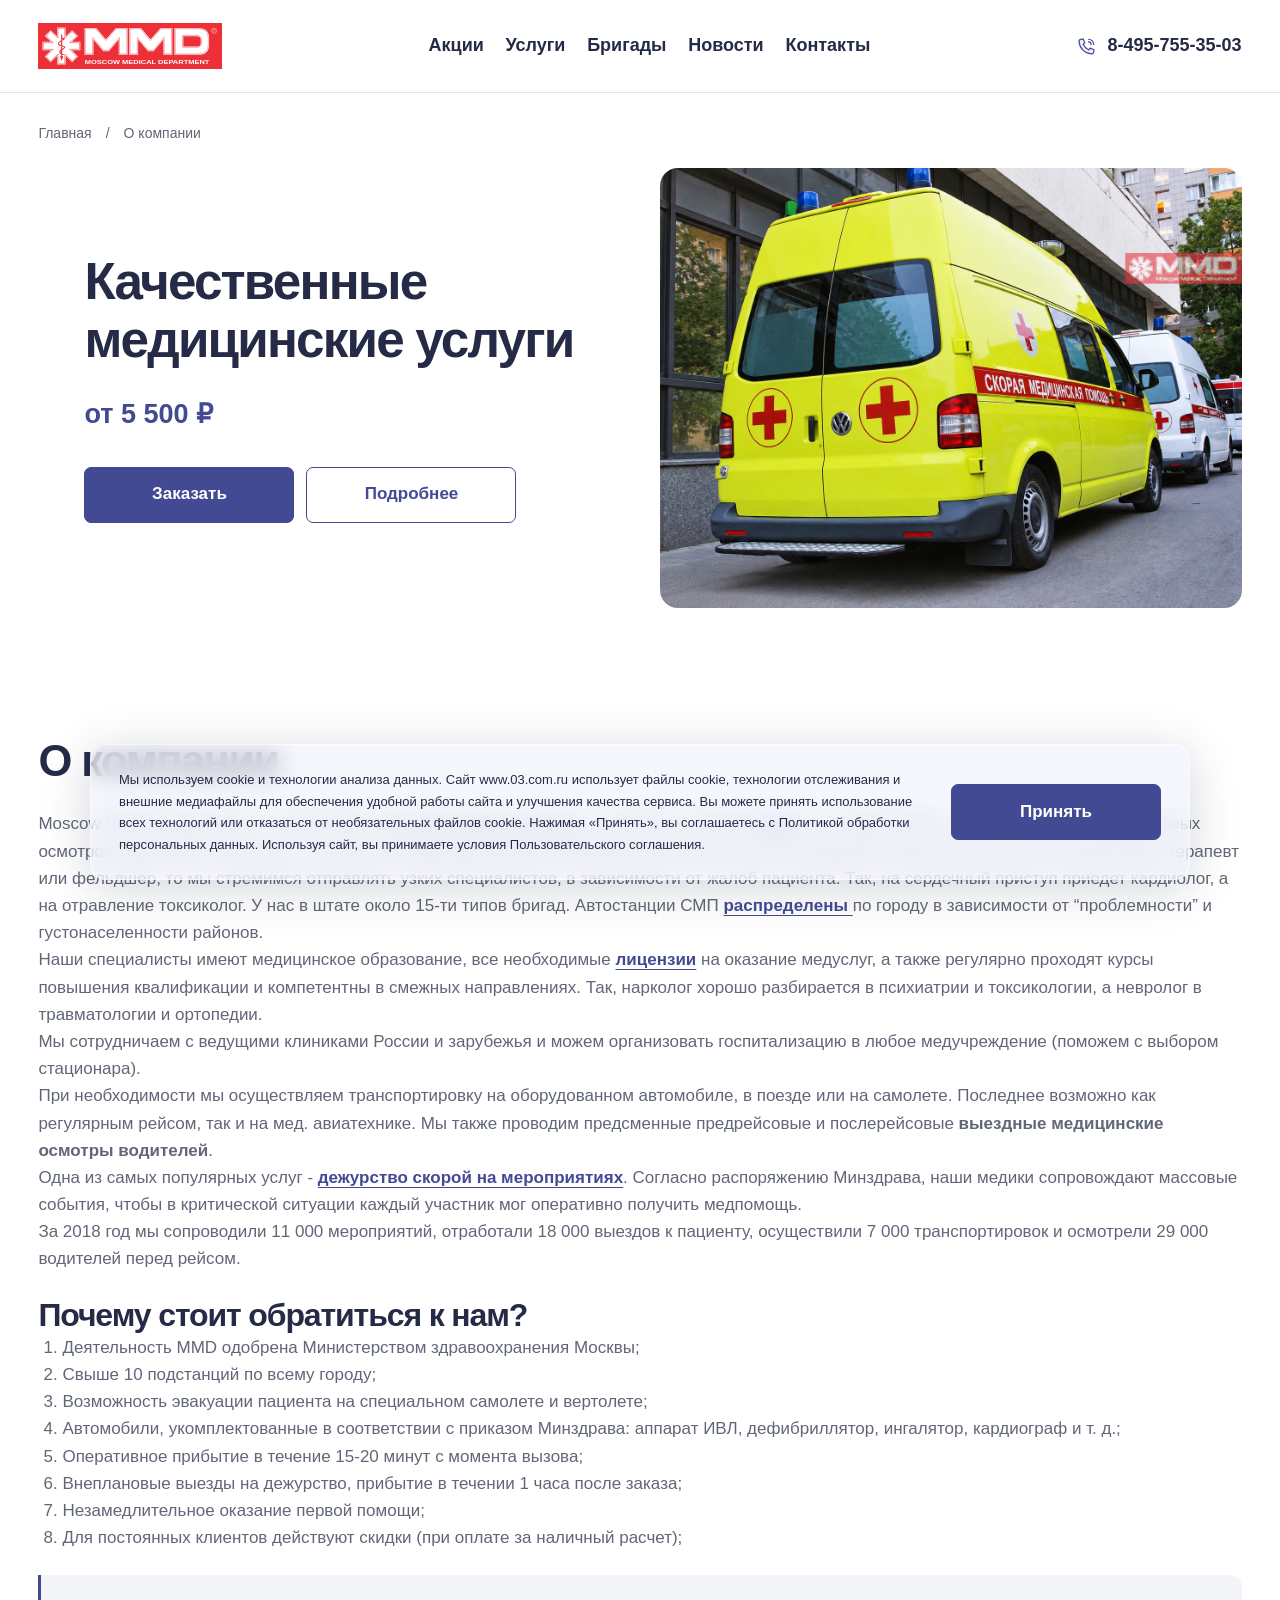
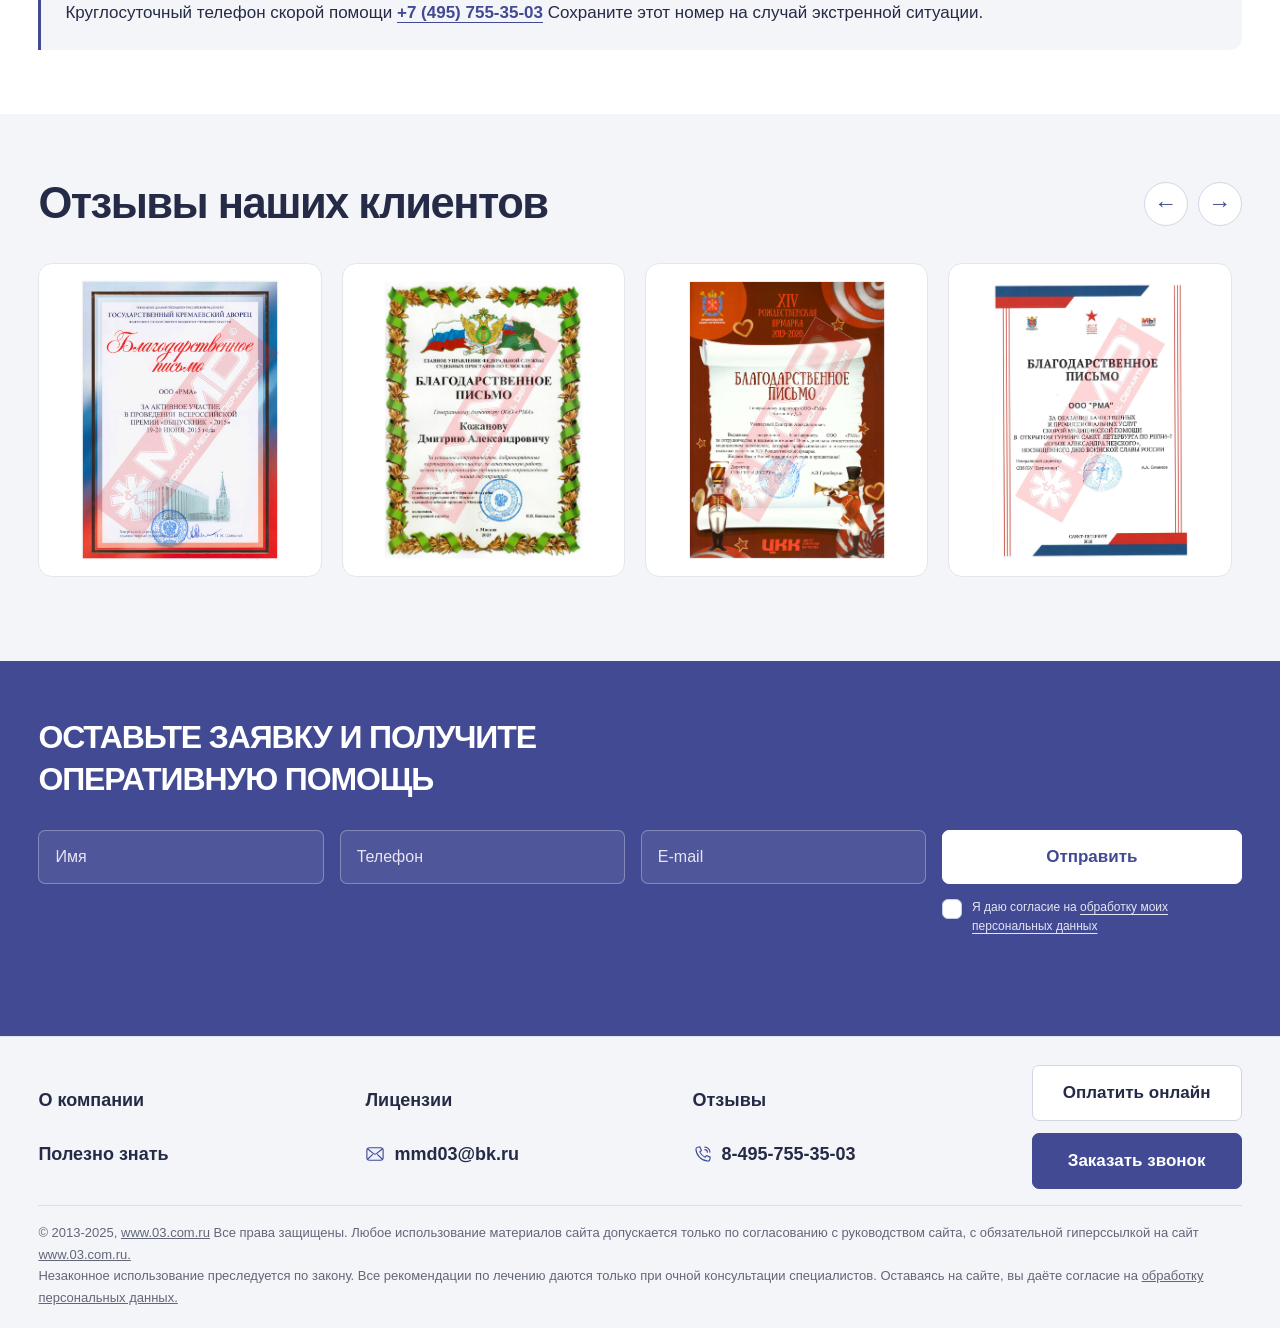
==== commit 1edc0a2c: "Refine page layouts, review sliders, catalog cards and contact icons" ====
--- a/about.html
+++ b/about.html
@@ -31,6 +31,8 @@
 <link rel="stylesheet" href="pages.css">
 <link rel="stylesheet" href="button-hover.css">
 <link rel="stylesheet" href="slider-effects.css">
+<link rel="stylesheet" href="text-spacing.css">
+<link rel="stylesheet" href="breadcrumbs.css">
 </head>
 <body class="inner-page page-about"><a class="skip-link" href="#main">Перейти к содержанию</a>
 <header class="header">
@@ -56,7 +58,7 @@
             </li>
         </ul>
         <a href="tel:+74957553503" class="header__phone">
-            <img src="assets/components/rma/assets/images/new/phone.svg" alt="телефон" class="phone__icon">
+            <img src="assets/icons/contact-phone.svg" alt="телефон" class="phone__icon">
             8-495-755-35-03
         </a>
         <button class="header__hamburger" aria-label="Открыть меню" aria-expanded="false" aria-controls="mobile-menu">
@@ -75,7 +77,7 @@
             <li class="breadcrumbs__item">
                 /
             </li>
-            <li class="breadcrumbs__item">
+            <li class="breadcrumbs__item" aria-current="page">
                 О компании
             </li>
         </ul>
@@ -122,7 +124,7 @@
         </div>
     </div>
 </section>
-<section class="section document-section"><div class="container"><h2>Отзывы наших клиентов</h2><div class="document-grid"><div class="document-card"><img src="assets/components/rma/assets/images/reviews/1.jpg" alt="Платная скорая помощь отзывы" loading="lazy"></div><div class="document-card"><img src="assets/components/rma/assets/images/reviews/26.jpg" alt="Отзывы по послерейсовым осмотрам" loading="lazy"></div><div class="document-card"><img src="assets/components/rma/assets/images/reviews/27.jpg" alt="Отзывы по послерейсовым осмотрам" loading="lazy"></div><div class="document-card"><img src="assets/components/rma/assets/images/reviews/25.jpg" alt="Отзывы по послерейсовым осмотрам" loading="lazy"></div><div class="document-card"><img src="assets/components/rma/assets/images/reviews/28.jpg" alt="Отзывы по послерейсовым осмотрам" loading="lazy"></div><div class="document-card"><img src="assets/components/rma/assets/images/reviews/2.jpg" alt="Скорая помощь в москве отзывы" loading="lazy"></div><div class="document-card"><img src="assets/components/rma/assets/images/reviews/3.jpg" alt="Дежурство скорой в москве отзывы" loading="lazy"></div><div class="document-card"><img src="assets/components/rma/assets/images/reviews/4.jpg" alt="Предрейсовые осмотры отзывы" loading="lazy"></div><div class="document-card"><img src="assets/components/rma/assets/images/reviews/5.jpg" alt="Вызов врача на дом отзывы" loading="lazy"></div><div class="document-card"><img src="assets/components/rma/assets/images/reviews/6.jpg" alt="Вызов скорой на дом отзывы" loading="lazy"></div><div class="document-card"><img src="assets/components/rma/assets/images/reviews/7.jpg" alt="ЖД перевозка отзывы" loading="lazy"></div><div class="document-card"><img src="assets/components/rma/assets/images/reviews/8.jpg" alt="Перевозка больных отзывы" loading="lazy"></div><div class="document-card"><img src="assets/components/rma/assets/images/reviews/9.jpg" alt="Междугородная перевозка отзывы" loading="lazy"></div><div class="document-card"><img src="assets/components/rma/assets/images/reviews/10.jpg" alt="Международная перевозка отзывы" loading="lazy"></div><div class="document-card"><img src="assets/components/rma/assets/images/reviews/11.jpg" alt="Медицинские услуги отзывы" loading="lazy"></div><div class="document-card"><img src="assets/components/rma/assets/images/reviews/12.jpg" alt="Медицинская организация отзывы" loading="lazy"></div><div class="document-card"><img src="assets/components/rma/assets/images/reviews/13.jpg" alt="Медицинское сопровождение мероприятий отзывы" loading="lazy"></div><div class="document-card"><img src="assets/components/rma/assets/images/reviews/14.jpg" alt="Скорая помощь на похоронах отзывы" loading="lazy"></div><div class="document-card"><img src="assets/components/rma/assets/images/reviews/15.jpg" alt="Отзывы по предрейсовым осмотрам" loading="lazy"></div><div class="document-card"><img src="assets/components/rma/assets/images/reviews/16.jpg" alt="Отзывы по послерейсовым осмотрам" loading="lazy"></div><div class="document-card"><img src="assets/components/rma/assets/images/reviews/17.jpg" alt="Отзывы по послерейсовым осмотрам" loading="lazy"></div><div class="document-card"><img src="assets/components/rma/assets/images/reviews/18.jpg" alt="Отзывы по послерейсовым осмотрам" loading="lazy"></div><div class="document-card"><img src="assets/components/rma/assets/images/reviews/19.jpg" alt="Отзывы по послерейсовым осмотрам" loading="lazy"></div><div class="document-card"><img src="assets/components/rma/assets/images/reviews/20.jpg" alt="Отзывы по послерейсовым осмотрам" loading="lazy"></div><div class="document-card"><img src="assets/components/rma/assets/images/reviews/21.jpg" alt="Отзывы по послерейсовым осмотрам" loading="lazy"></div><div class="document-card"><img src="assets/components/rma/assets/images/reviews/22.jpg" alt="Отзывы по послерейсовым осмотрам" loading="lazy"></div><div class="document-card"><img src="assets/components/rma/assets/images/reviews/23.jpg" alt="Отзывы по послерейсовым осмотрам" loading="lazy"></div><div class="document-card"><img src="assets/components/rma/assets/images/reviews/24.jpg" alt="Отзывы по послерейсовым осмотрам" loading="lazy"></div></div></div></section>
+<section class="section document-section"><div class="container"><div class="review-carousel-heading"><h2>Отзывы наших клиентов</h2><div class="review-carousel-controls"><button type="button" class="review-carousel-arrow review-carousel-prev" aria-label="Предыдущие отзывы" aria-controls="client-reviews">←</button><button type="button" class="review-carousel-arrow review-carousel-next" aria-label="Следующие отзывы" aria-controls="client-reviews">→</button></div></div><div class="document-grid review-carousel" id="client-reviews" role="region" aria-label="Отзывы клиентов" tabindex="0"><div class="document-card"><img src="assets/components/rma/assets/images/reviews/1.jpg" alt="Платная скорая помощь отзывы" loading="lazy"></div><div class="document-card"><img src="assets/components/rma/assets/images/reviews/26.jpg" alt="Отзывы по послерейсовым осмотрам" loading="lazy"></div><div class="document-card"><img src="assets/components/rma/assets/images/reviews/27.jpg" alt="Отзывы по послерейсовым осмотрам" loading="lazy"></div><div class="document-card"><img src="assets/components/rma/assets/images/reviews/25.jpg" alt="Отзывы по послерейсовым осмотрам" loading="lazy"></div><div class="document-card"><img src="assets/components/rma/assets/images/reviews/28.jpg" alt="Отзывы по послерейсовым осмотрам" loading="lazy"></div><div class="document-card"><img src="assets/components/rma/assets/images/reviews/2.jpg" alt="Скорая помощь в москве отзывы" loading="lazy"></div><div class="document-card"><img src="assets/components/rma/assets/images/reviews/3.jpg" alt="Дежурство скорой в москве отзывы" loading="lazy"></div><div class="document-card"><img src="assets/components/rma/assets/images/reviews/4.jpg" alt="Предрейсовые осмотры отзывы" loading="lazy"></div><div class="document-card"><img src="assets/components/rma/assets/images/reviews/5.jpg" alt="Вызов врача на дом отзывы" loading="lazy"></div><div class="document-card"><img src="assets/components/rma/assets/images/reviews/6.jpg" alt="Вызов скорой на дом отзывы" loading="lazy"></div><div class="document-card"><img src="assets/components/rma/assets/images/reviews/7.jpg" alt="ЖД перевозка отзывы" loading="lazy"></div><div class="document-card"><img src="assets/components/rma/assets/images/reviews/8.jpg" alt="Перевозка больных отзывы" loading="lazy"></div><div class="document-card"><img src="assets/components/rma/assets/images/reviews/9.jpg" alt="Междугородная перевозка отзывы" loading="lazy"></div><div class="document-card"><img src="assets/components/rma/assets/images/reviews/10.jpg" alt="Международная перевозка отзывы" loading="lazy"></div><div class="document-card"><img src="assets/components/rma/assets/images/reviews/11.jpg" alt="Медицинские услуги отзывы" loading="lazy"></div><div class="document-card"><img src="assets/components/rma/assets/images/reviews/12.jpg" alt="Медицинская организация отзывы" loading="lazy"></div><div class="document-card"><img src="assets/components/rma/assets/images/reviews/13.jpg" alt="Медицинское сопровождение мероприятий отзывы" loading="lazy"></div><div class="document-card"><img src="assets/components/rma/assets/images/reviews/14.jpg" alt="Скорая помощь на похоронах отзывы" loading="lazy"></div><div class="document-card"><img src="assets/components/rma/assets/images/reviews/15.jpg" alt="Отзывы по предрейсовым осмотрам" loading="lazy"></div><div class="document-card"><img src="assets/components/rma/assets/images/reviews/16.jpg" alt="Отзывы по послерейсовым осмотрам" loading="lazy"></div><div class="document-card"><img src="assets/components/rma/assets/images/reviews/17.jpg" alt="Отзывы по послерейсовым осмотрам" loading="lazy"></div><div class="document-card"><img src="assets/components/rma/assets/images/reviews/18.jpg" alt="Отзывы по послерейсовым осмотрам" loading="lazy"></div><div class="document-card"><img src="assets/components/rma/assets/images/reviews/19.jpg" alt="Отзывы по послерейсовым осмотрам" loading="lazy"></div><div class="document-card"><img src="assets/components/rma/assets/images/reviews/20.jpg" alt="Отзывы по послерейсовым осмотрам" loading="lazy"></div><div class="document-card"><img src="assets/components/rma/assets/images/reviews/21.jpg" alt="Отзывы по послерейсовым осмотрам" loading="lazy"></div><div class="document-card"><img src="assets/components/rma/assets/images/reviews/22.jpg" alt="Отзывы по послерейсовым осмотрам" loading="lazy"></div><div class="document-card"><img src="assets/components/rma/assets/images/reviews/23.jpg" alt="Отзывы по послерейсовым осмотрам" loading="lazy"></div><div class="document-card"><img src="assets/components/rma/assets/images/reviews/24.jpg" alt="Отзывы по послерейсовым осмотрам" loading="lazy"></div></div></div></section>
 
 <section class="section callback" id="request">
     <div class="container callback__container">
@@ -145,14 +147,14 @@
             <div class="form__block">
                 <input type="tel" class="form__inp" name="phone"
                        value="" aria-label="Телефон" placeholder="Телефон" required>
-                <img src="assets/components/rma/assets/images/new/phone.svg"
+                <img src="assets/icons/contact-phone.svg"
                      alt="телефон" class="form__img">
             </div>
 
             <div class="form__block">
                 <input type="email" class="form__inp" name="email"
                        value="" aria-label="E-mail" placeholder="E-mail" required>
-                <img src="assets/components/rma/assets/images/new/form/email.svg"
+                <img src="assets/icons/contact-mail.svg"
                      alt="e-mail" class="form__img">
             </div>
 
@@ -286,7 +288,7 @@
         <li class="menu__item">
             <a href="contacts.html" class="item__link">Контакты</a>
         </li>
-    <li class="menu__item"><a class="item__link mobile-menu-mail" href="mailto:mmd03@bk.ru"><img src="assets/components/rma/assets/images/new/form/email.svg" alt="" class="mobile-mail-icon">mmd03@bk.ru</a></li>
+    <li class="menu__item"><a class="item__link mobile-menu-mail" href="mailto:mmd03@bk.ru"><img src="assets/icons/contact-mail.svg" alt="" class="mobile-mail-icon">mmd03@bk.ru</a></li>
 </ul>
 </nav>
         <footer class="footer">
@@ -318,13 +320,13 @@
                     </li>
                     <li class="menu__item">
                         <a href="mailto:mmd03@bk.ru" class="footer__mail">
-                            <img src="assets/components/rma/assets/images/new/form/email.svg" alt="mail" class="mail__icon">
+                            <img src="assets/icons/contact-mail.svg" alt="mail" class="mail__icon">
                             mmd03@bk.ru
                         </a>
                     </li>
                     <li class="menu__item">
                         <a href="tel:+74957553503" class="footer__phone">
-                            <img src="assets/components/rma/assets/images/new/phone.svg" alt="телефон" class="phone__icon">
+                            <img src="assets/icons/contact-phone.svg" alt="телефон" class="phone__icon">
                             8-495-755-35-03
                         </a>
                     </li>
--- a/styles.css
+++ b/styles.css
@@ -114,3 +114,6 @@
 /* Hide slider scrollbars without disabling swipe or arrow navigation. */
 .slider__slides,.reviews__slider,.contact-reviews,.license__slider{scrollbar-width:none;-ms-overflow-style:none}
 .slider__slides::-webkit-scrollbar,.reviews__slider::-webkit-scrollbar,.contact-reviews::-webkit-scrollbar,.license__slider::-webkit-scrollbar{display:none;width:0;height:0}
+
+/* Preserve the two-tone SVG artwork instead of flattening it into a silhouette. */
+img:is(.phone__icon,.mail__icon,.mobile-mail-icon)[src^="assets/icons/contact-"]{filter:none}
--- a/responsive.css
+++ b/responsive.css
@@ -32,7 +32,7 @@
 .image-dialog img{max-width:100%;max-height:calc(100dvh - 120px)}
 .image-dialog:has(.review-details) img{max-height:calc(100dvh - 190px)}
 .image-dialog>button{width:40px;height:40px;display:grid;place-items:center;top:0;right:0}
-.service-about__text{max-width:1000px}
+.service-about__text{width:100%;max-width:none}
 .reviews__slider{padding:14px 5px 28px;scroll-padding-inline:5px;overscroll-behavior-x:contain}
 .review-arrow{position:static;flex-shrink:0}
 .reviews__slider-wrap{display:flex;flex-wrap:wrap;justify-content:flex-end;gap:10px}
--- a/pages.css
+++ b/pages.css
@@ -1,5 +1,5 @@
 /* Shared interior-page design, loaded after the established responsive shell. */
-.inner-page main > .section:not(.callback){padding:64px 0}.inner-page main > .section:first-child{padding-top:30px}.inner-page .breadcrumbs{display:flex;flex-wrap:wrap;gap:12px;list-style:none;padding:0;margin:0 0 30px;font-size:14px;color:var(--muted)}.inner-page h1{font-size:clamp(34px,4vw,54px);max-width:880px;margin:0 0 40px;font-weight:650}.inner-page .title{color:var(--ink)}.inner-page .services__list,.inner-page .news__list,.inner-page .sales__list{list-style:none;padding:0;margin:0;display:grid;grid-template-columns:repeat(3,minmax(0,1fr));gap:26px}.inner-page :is(.services__list,.news__list,.sales__list)>.list__item{min-width:0;background:#fff;border:1px solid var(--line);border-radius:18px;overflow:hidden;transition:box-shadow .25s,border-color .25s,transform .25s}.inner-page :is(.services__list,.news__list,.sales__list)>.list__item:hover{box-shadow:0 12px 35px #252b4612;border-color:#b3b8dc;transform:translateY(-3px)}.inner-page :is(.services__list,.news__list,.sales__list) .item__link{display:flex;flex-direction:column;height:100%;color:var(--ink)}.inner-page :is(.services__list,.news__list,.sales__list) .item__content{padding:24px;display:flex;flex-direction:column;flex:1}.inner-page :is(.services__list,.news__list,.sales__list) h2{font-size:23px;line-height:1.25;letter-spacing:-.025em;margin:0 0 14px}.inner-page :is(.services__list,.news__list,.sales__list) :is(.content__text,.item__text){font-size:15px;color:var(--muted);line-height:1.65;margin-bottom:0}.inner-page :is(.services__list,.sales__list) .item__img,.inner-page .news__list .item__image{position:relative;width:100%;height:210px;background:var(--pale);overflow:hidden}.inner-page :is(.services__list,.news__list,.sales__list) img{width:100%;height:100%;object-fit:cover;transition:transform .6s}.inner-page :is(.services__list,.news__list,.sales__list) a:hover img{transform:scale(1.035)}.inner-page .content__old-price{color:#8a8e9d;text-decoration:line-through;margin:10px 0 2px;font-size:16px}.inner-page .content__new-price{color:var(--blue);font-size:27px;font-weight:700;margin:0}.inner-page .img__sale,.inner-page .item__info{position:absolute;bottom:14px;left:14px;border-radius:8px;background:#fff;padding:7px 12px;font-size:13px;font-weight:700;color:var(--blue);margin:0}.inner-page .info__date{margin:0}.inner-page .news__years{display:flex;gap:10px;flex-wrap:wrap;list-style:none;padding:0;margin:0 0 32px}.inner-page .years__item a{display:block;padding:9px 20px;border:1px solid var(--line);border-radius:8px}.inner-page .years__item--active a{color:white;background:var(--blue);border-color:var(--blue)}.inner-page :is(.services__btn,.news__btn,.sales__btn){display:flex;margin:32px auto 0}.inner-page .service-about__container{max-width:1000px}.inner-page .service-about__text{font-size:17px;line-height:1.85;color:var(--muted)}.inner-page .service-about__text h2{font-size:32px;color:var(--ink);margin-top:40px}.inner-page .service-about__text :is(ol,ul){padding-left:24px}.inner-page .service-about__text li{margin-bottom:12px}.inner-page .service-about__text a,.inner-page .buy__top-text a{color:var(--blue);text-decoration:underline;text-underline-offset:4px;transition:color .2s}.inner-page .service-about__text a:hover,.inner-page .buy__top-text a:hover{color:#20265f;text-decoration-thickness:2px}.inner-page .service-about__text>p:last-child{background:var(--pale);border-left:3px solid var(--blue);padding:24px;border-radius:0 12px 12px 0;color:var(--ink)}.inner-page .document-section{background:var(--pale)}.inner-page .section-note{color:var(--muted);margin-top:-12px}.inner-page .document-grid{display:grid;grid-template-columns:repeat(4,minmax(0,1fr));gap:20px}.inner-page .document-card{padding:16px;background:#fff;border:1px solid var(--line);border-radius:14px;transition:transform .3s,box-shadow .3s;min-width:0;color:var(--blue);font-size:15px;font-weight:700}.inner-page .document-card:hover{transform:scale(1.025);box-shadow:0 10px 30px #252b4615}.inner-page .document-card img{height:280px;width:100%;object-fit:contain;margin-bottom:14px}.inner-page .contacts__info{display:grid;grid-template-columns:1.25fr 1fr;gap:40px;padding:30px;background:var(--pale);border:1px solid var(--line);border-radius:18px;margin-bottom:28px}.inner-page .left__item{display:flex;gap:15px;align-items:flex-start}.inner-page .left__item img,.inner-page .right__link img{width:23px;height:25px;object-fit:contain;flex-shrink:0}.inner-page .info__right{display:flex;flex-wrap:wrap;align-content:start;gap:16px 25px}.inner-page .right__link{display:flex;gap:12px;font-size:20px;font-weight:700;align-items:center}.inner-page .right__link:hover{color:var(--blue)}.inner-page .contacts__map{overflow:hidden;border-radius:18px;border:1px solid var(--line)}.inner-page .contacts__map>img{width:100%;height:auto}.inner-page .map-caption{padding:18px 24px;display:flex;gap:24px;align-items:center;flex-wrap:wrap;font-size:14px}.inner-page .map-caption a{margin-left:auto;font-weight:700;color:var(--blue)}.inner-page .map-caption i{width:9px;height:9px;display:inline-block;background:#e65353;border-radius:100%;margin-right:5px}.inner-page .map-caption span:nth-child(2) i{background:#4696ef}.inner-page .buy__top{display:grid;grid-template-columns:280px 1fr;gap:40px;align-items:start;margin:36px 0}.inner-page .buy__img{width:280px;border:1px solid var(--line);border-radius:14px;padding:16px}.inner-page .buy__top-text{color:var(--muted);line-height:1.85}.inner-page .payment-notice{padding:32px;background:var(--pale);border-radius:16px;border:1px solid var(--line)}.inner-page .payment-notice strong{font-size:24px}.inner-page .payment-notice p{margin:10px 0 24px}.inner-page .service-hero__container{display:grid;grid-template-columns:1fr 1fr;gap:24px 40px}.inner-page .service-hero .breadcrumbs{grid-column:1/-1;margin-bottom:0}.inner-page .service-hero__text{align-self:center;min-width:0}.inner-page .service-hero__img{width:100%;height:390px;object-fit:cover;border-radius:18px}.inner-page .text__currency{display:none}.inner-page .service-hero h1{font-size:clamp(34px,4vw,52px);margin-bottom:24px}.inner-page .page-intro p{color:var(--muted)}.inner-page .page-intro h1{margin-bottom:20px}.inner-page .callback .form__btn{background:#fff;color:var(--blue);border-color:white}.inner-page .callback .form__btn:hover{background:#f0f1ff;box-shadow:0 0 24px #ffffff55}.inner-page .page-count{color:var(--muted);font-size:14px;text-align:center;margin:20px 0 0}.inner-page .image-dialog .image-detail{display:block;text-align:center;margin:15px auto 0;color:var(--blue);font-weight:700}
+.inner-page main > .section:not(.callback){padding:64px 0}.inner-page main > .section:first-child{padding-top:30px}.inner-page .breadcrumbs{display:flex;flex-wrap:wrap;gap:12px;list-style:none;padding:0;margin:0 0 30px;font-size:14px;color:var(--muted)}.inner-page h1{font-size:clamp(34px,4vw,54px);max-width:none;margin:0 0 40px;font-weight:650}.inner-page .title{color:var(--ink)}.inner-page .services__list,.inner-page .news__list,.inner-page .sales__list{list-style:none;padding:0;margin:0;display:grid;grid-template-columns:repeat(3,minmax(0,1fr));gap:26px}.inner-page :is(.services__list,.news__list,.sales__list)>.list__item{min-width:0;background:#fff;border:1px solid var(--line);border-radius:18px;overflow:hidden;transition:box-shadow .25s,border-color .25s,transform .25s}.inner-page :is(.services__list,.news__list,.sales__list)>.list__item:hover{box-shadow:0 12px 35px #252b4612;border-color:#b3b8dc;transform:translateY(-3px)}.inner-page :is(.services__list,.news__list,.sales__list) .item__link{display:flex;flex-direction:column;height:100%;color:var(--ink)}.inner-page :is(.services__list,.news__list,.sales__list) .item__content{padding:24px;display:flex;flex-direction:column;flex:1}.inner-page :is(.services__list,.news__list,.sales__list) h2{font-size:23px;line-height:1.25;letter-spacing:-.025em;margin:0 0 14px}.inner-page :is(.services__list,.news__list,.sales__list) :is(.content__text,.item__text){font-size:15px;color:var(--muted);line-height:1.65;margin-bottom:0}.inner-page :is(.services__list,.sales__list) .item__img,.inner-page .news__list .item__image{position:relative;width:100%;height:210px;background:var(--pale);overflow:hidden}.inner-page :is(.services__list,.news__list,.sales__list) img{width:100%;height:100%;object-fit:cover;transition:transform .6s}.inner-page :is(.services__list,.news__list,.sales__list) a:hover img{transform:scale(1.035)}.inner-page .content__old-price{color:#8a8e9d;text-decoration:line-through;margin:10px 0 2px;font-size:16px}.inner-page .content__new-price{color:var(--blue);font-size:27px;font-weight:700;margin:0}.inner-page .img__sale,.inner-page .item__info{position:absolute;bottom:14px;left:14px;border-radius:8px;background:#fff;padding:7px 12px;font-size:13px;font-weight:700;color:var(--blue);margin:0}.inner-page .info__date{margin:0}.inner-page .news__years{display:flex;gap:10px;flex-wrap:wrap;list-style:none;padding:0;margin:0 0 32px}.inner-page .years__item a{display:block;padding:9px 20px;border:1px solid var(--line);border-radius:8px}.inner-page .years__item--active a{color:white;background:var(--blue);border-color:var(--blue)}.inner-page :is(.services__btn,.news__btn,.sales__btn){display:flex;margin:32px auto 0}.inner-page .service-about__text{font-size:17px;line-height:1.85;color:var(--muted)}.inner-page .service-about__text h2{font-size:32px;color:var(--ink);margin-top:40px}.inner-page .service-about__text :is(ol,ul){padding-left:24px}.inner-page .service-about__text li{margin-bottom:12px}.inner-page .service-about__text a,.inner-page .buy__top-text a{color:var(--blue);text-decoration:underline;text-underline-offset:4px;transition:color .2s}.inner-page .service-about__text a:hover,.inner-page .buy__top-text a:hover{color:#20265f;text-decoration-thickness:2px}.inner-page .service-about__text>p:last-child{background:var(--pale);border-left:3px solid var(--blue);padding:24px;border-radius:0 12px 12px 0;color:var(--ink)}.inner-page .document-section{background:var(--pale)}.inner-page .section-note{color:var(--muted);margin-top:-12px}.inner-page .document-grid{display:grid;grid-template-columns:repeat(4,minmax(0,1fr));gap:20px}.inner-page .document-card{padding:16px;background:#fff;border:1px solid var(--line);border-radius:14px;transition:transform .3s,box-shadow .3s;min-width:0;color:var(--blue);font-size:15px;font-weight:700}.inner-page .document-card:hover{transform:scale(1.025);box-shadow:0 10px 30px #252b4615}.inner-page .document-card img{height:280px;width:100%;object-fit:contain;margin-bottom:14px}.inner-page .contacts__info{display:grid;grid-template-columns:1.25fr 1fr;gap:40px;padding:30px;background:var(--pale);border:1px solid var(--line);border-radius:18px;margin-bottom:28px}.inner-page .left__item{display:flex;gap:15px;align-items:flex-start}.inner-page .left__item img,.inner-page .right__link img{width:23px;height:25px;object-fit:contain;flex-shrink:0}.inner-page .info__right{display:flex;flex-wrap:wrap;align-content:start;gap:16px 25px}.inner-page .right__link{display:flex;gap:12px;font-size:20px;font-weight:700;align-items:center}.inner-page .right__link:hover{color:var(--blue)}.inner-page .contacts__map{overflow:hidden;border-radius:18px;border:1px solid var(--line)}.inner-page .contacts__map>img{width:100%;height:auto}.inner-page .map-caption{padding:18px 24px;display:flex;gap:24px;align-items:center;flex-wrap:wrap;font-size:14px}.inner-page .map-caption a{margin-left:auto;font-weight:700;color:var(--blue)}.inner-page .map-caption i{width:9px;height:9px;display:inline-block;background:#e65353;border-radius:100%;margin-right:5px}.inner-page .map-caption span:nth-child(2) i{background:#4696ef}.inner-page .buy__top{display:grid;grid-template-columns:280px 1fr;gap:40px;align-items:start;margin:36px 0}.inner-page .buy__img{width:280px;border:1px solid var(--line);border-radius:14px;padding:16px}.inner-page .buy__top-text{color:var(--muted);line-height:1.85}.inner-page .payment-notice{padding:32px;background:var(--pale);border-radius:16px;border:1px solid var(--line)}.inner-page .payment-notice strong{font-size:24px}.inner-page .payment-notice p{margin:10px 0 24px}.inner-page .service-hero__container{display:grid;grid-template-columns:1fr 1fr;gap:24px 40px}.inner-page .service-hero .breadcrumbs{grid-column:1/-1;margin-bottom:0}.inner-page .service-hero__text{align-self:center;min-width:0}.inner-page .service-hero__img{width:100%;height:390px;object-fit:cover;border-radius:18px}.inner-page .text__currency{display:none}.inner-page .service-hero h1{font-size:clamp(34px,4vw,52px);margin-bottom:24px}.inner-page .page-intro p{color:var(--muted)}.inner-page .page-intro h1{margin-bottom:20px}.inner-page .callback .form__btn{background:#fff;color:var(--blue);border-color:white}.inner-page .callback .form__btn:hover{background:#f0f1ff;box-shadow:0 0 24px #ffffff55}.inner-page .image-dialog .image-detail{display:block;text-align:center;margin:15px auto 0;color:var(--blue);font-weight:700}
 @media(max-width:1023px){.inner-page :is(.services__list,.news__list,.sales__list){grid-template-columns:repeat(2,minmax(0,1fr));gap:20px}.inner-page .document-grid{grid-template-columns:repeat(3,minmax(0,1fr))}.inner-page .contacts__info{gap:24px}.inner-page .service-hero__container{gap:24px}.inner-page .service-hero__img{height:340px}}
 @media(max-width:640px){.inner-page main>.section:not(.callback){padding:40px 0}.inner-page main>.section:first-child{padding-top:24px}.inner-page h1{font-size:34px;margin-bottom:28px}.inner-page .breadcrumbs{font-size:12px;gap:8px;margin-bottom:22px}.inner-page :is(.services__list,.news__list,.sales__list){grid-template-columns:1fr;gap:20px}.inner-page :is(.services__list,.news__list,.sales__list) .item__content{padding:22px}.inner-page .document-grid{grid-template-columns:repeat(2,minmax(0,1fr));gap:12px}.inner-page .document-card{padding:10px;font-size:14px}.inner-page .document-card img{height:200px}.inner-page .contacts__info{grid-template-columns:1fr;padding:22px;gap:12px}.inner-page .right__link{font-size:18px}.inner-page .info__right{justify-content:center}.inner-page .contacts__map>img{min-height:230px;object-fit:cover}.inner-page .map-caption{padding:15px;gap:10px 15px;font-size:12px}.inner-page .map-caption a{margin-left:0;width:100%}.inner-page .buy__top{grid-template-columns:1fr;gap:24px}.inner-page .buy__img{margin:auto;width:240px}.inner-page .payment-notice{padding:24px}.inner-page .payment-notice .btn{width:210px}.inner-page .service-hero__container{grid-template-columns:1fr}.inner-page .service-hero__img{height:auto}.inner-page .service-about__text{font-size:16px}.inner-page .service-about__text h2{font-size:28px}.inner-page .service-about__text>p:last-child{padding:20px}.inner-page .news__years{gap:8px}.inner-page .years__item a{padding:7px 15px}.inner-page .callback__title{text-align:center;margin-left:auto;margin-right:auto}}
 @media(prefers-reduced-motion:reduce){.inner-page *{transition:none!important}.inner-page .list__item:hover,.inner-page .document-card:hover{transform:none!important}}
@@ -7,3 +7,49 @@
 .inner-page .left__item img,.inner-page .right__link img{filter:brightness(0) saturate(100%) invert(29%) sepia(22%) saturate(1666%) hue-rotate(198deg)}
 .inner-page .right__link:hover img{animation:phone-vibrate .5s ease-in-out}
 .inner-page .payment-notice .btn{padding-left:8px;padding-right:8px;white-space:nowrap;font-size:15px}
+
+/* Matching service and brigade cards. */
+.inner-page :is(.services__list,.brigades__list) .item__img{height:auto;aspect-ratio:1 / 1;flex-shrink:0}
+.inner-page :is(.services__list,.brigades__list) .item__img img{width:100%;height:100%;object-fit:cover}
+.inner-page :is(.services__list,.brigades__list) .item__content{background:transparent;transition:color .3s ease}
+.inner-page :is(.services__list,.brigades__list) :is(.content__title,.content__text,.item__text){transition:color .3s ease}
+.inner-page :is(.services__list,.brigades__list)>.list__item:is(:hover,:focus-within) .item__content{background:transparent;color:#fff}
+.inner-page :is(.services__list,.brigades__list)>.list__item:is(:hover,:focus-within) :is(.content__title,.content__text,.item__text){color:#fff}
+@media(prefers-reduced-motion:reduce){.inner-page :is(.services__list,.brigades__list) :is(.item__content,.content__title,.content__text,.item__text){transition:none}}
+
+/* Inset, more compact media inside service and brigade cards. */
+.inner-page :is(.services__list,.brigades__list) .item__img{width:calc(100% - 32px);margin:16px 16px 0;aspect-ratio:4 / 3;border:1px solid var(--line);border-radius:12px;background:transparent}
+.inner-page :is(.services__list,.brigades__list) .item__img img{object-fit:cover;object-position:center}
+.inner-page :is(.services__list,.brigades__list) .item__link:hover img{transform:none}
+
+/* Hover colour fills the entire card, including the inset photo surround. */
+.inner-page :is(.services__list,.brigades__list)>.list__item{transition:background-color .3s ease,border-color .3s ease,box-shadow .25s ease,transform .25s ease}
+.inner-page :is(.services__list,.brigades__list) .item__img{background:transparent}
+.inner-page :is(.services__list,.brigades__list)>.list__item:is(:hover,:focus-within){background:var(--blue);border-color:var(--blue)}
+.inner-page :is(.services__list,.brigades__list)>.list__item:is(:hover,:focus-within) .item__img{background:transparent}
+
+/* Fill the rounded photo frame without a light seam at fractional sizes. */
+.inner-page :is(.services__list,.brigades__list) .item__img{position:relative;border:0;padding:0;overflow:hidden}
+/* Source JPEGs contain a pale last pixel row: bleed below the clipped frame. */
+.inner-page :is(.services__list,.brigades__list) .item__img img{position:absolute;inset:0 0 auto;display:block;width:100%;height:102%;max-height:none;margin:0;border:0;object-fit:cover}
+
+/* Centre every catalog continuation action, retaining load-more behaviour. */
+.inner-page .btn:is(.services__btn,.brigades__btn,.news__btn,.sales__btn,.documents-more){display:flex;width:210px;max-width:100%;margin:28px auto 0;justify-content:center;align-items:center}
+
+.catalog-more-actions{display:flex;justify-content:center;align-items:center;width:100%;margin-top:28px;clear:both}
+.inner-page .catalog-more-actions>.btn{margin:0;float:none;flex:0 0 auto}
+.catalog-more-actions:has(>.btn[hidden]){display:none}
+
+/* Review documents stay in one scrollable row, without pagination. */
+.review-carousel-heading{display:flex;justify-content:space-between;align-items:center;gap:24px;margin-bottom:24px}
+.review-carousel-heading h2{margin:0}
+.review-carousel-controls{display:flex;gap:10px;flex-shrink:0}
+.review-carousel-arrow{display:grid;place-items:center;width:44px;height:44px;border:1px solid #d3d7e5;border-radius:50%;background:white;color:var(--blue);font-size:23px;transition:box-shadow .3s ease,opacity .25s ease}
+.review-carousel-arrow:is(:hover,:focus-visible):not(:disabled){box-shadow:0 0 18px rgba(65,91,225,.48),0 0 32px rgba(65,91,225,.28)}
+.review-carousel-arrow:disabled{opacity:.35;cursor:default}
+.inner-page .document-grid.review-carousel{display:flex;gap:20px;width:100%;min-width:0;overflow-x:auto;scroll-snap-type:x mandatory;overscroll-behavior-x:contain;padding:10px 5px 20px;scrollbar-width:none;-ms-overflow-style:none}
+.review-carousel::-webkit-scrollbar{display:none}
+.inner-page .review-carousel .document-card{flex:0 0 calc((100% - 60px)/4);scroll-snap-align:start;min-width:0}
+.inner-page .review-carousel .document-card img{width:100%;height:280px;object-fit:contain;margin:0}
+@media(max-width:1023px){.inner-page .review-carousel .document-card{flex-basis:calc((100% - 40px)/3)}}
+@media(max-width:640px){.review-carousel-heading{gap:14px;align-items:flex-start}.review-carousel-heading h2{font-size:28px}.inner-page .review-carousel .document-card{flex-basis:78%}}
--- a/button-hover.css
+++ b/button-hover.css
@@ -1,7 +1,7 @@
 /* Light buttons keep their original fill while the blue glow fades in. */
 :is(.btn.btns__link,.btn.text__btn,button.btn.footer__btn,.callback .form__btn,.review-arrow,.contact-review-arrow){transition:box-shadow .3s ease,opacity .25s ease}
 .btn.btns__link:is(:hover,:focus-visible),.btn.text__btn:is(:hover,:focus-visible){background:transparent!important;color:var(--accent,#424a93)!important;border-color:var(--accent,#424a93)!important}
-button.btn.footer__btn:is(:hover,:focus-visible){background:transparent!important;color:var(--ink,#252b46)!important;border-color:#d3d6e2!important}
+.footer button.btn.footer__btn:is(:hover,:focus-visible){background:#35418f!important;color:#fff!important;border-color:#35418f!important}
 .callback .form__btn:is(:hover,:focus-visible){background:#fff!important;color:var(--blue,#424a93)!important;border-color:#fff!important}
 .review-arrow:is(:hover,:focus-visible):not(:disabled),.contact-review-arrow:is(:hover,:focus-visible):not(:disabled){background:#fff!important;color:var(--blue,#424a93)!important;border-color:#d3d7e5!important}
 :is(.btn.btns__link,.btn.text__btn,button.btn.footer__btn,.callback .form__btn,.review-arrow,.contact-review-arrow):is(:hover,:focus-visible):not(:disabled){box-shadow:0 0 18px rgba(65,91,225,.48),0 0 32px rgba(65,91,225,.28)}
@@ -31,6 +31,7 @@
 .consent input[type="checkbox"]:disabled{opacity:.5;cursor:not-allowed}
 @media(forced-colors:active){.consent input[type="checkbox"]{appearance:auto;-webkit-appearance:auto;background-image:none}}
 
-/* The footer payment link is a primary blue action on every page. */
-.footer a.btn.footer__btn{background:var(--blue,#424a93);border-color:var(--blue,#424a93);color:#fff;transition:background-color .3s ease,border-color .3s ease,box-shadow .3s ease}
-.footer a.btn.footer__btn:is(:hover,:focus-visible){background:#35418f;border-color:#35418f;color:#fff;box-shadow:0 0 18px rgba(65,91,225,.48),0 0 32px rgba(65,91,225,.28)}
+/* Footer: payment is secondary, callback is the primary blue action. */
+.footer a.btn.footer__btn{background:#fff;border-color:#d3d6e2;color:var(--ink,#252b46);transition:box-shadow .3s ease}
+.footer a.btn.footer__btn:is(:hover,:focus-visible){background:#fff;border-color:#d3d6e2;color:var(--ink,#252b46);box-shadow:0 0 18px rgba(65,91,225,.48),0 0 32px rgba(65,91,225,.28)}
+.footer button.btn.footer__btn{background:var(--blue,#424a93);border-color:var(--blue,#424a93);color:#fff;transition:background-color .3s ease,border-color .3s ease,box-shadow .3s ease}
--- a/text-spacing.css
+++ b/text-spacing.css
@@ -0,0 +1,11 @@
+/* Article copy flows continuously; only a new heading separates sections. */
+body main :is(.service-about__text,.buy__top-text,.about__text,.faq__text,.license__text,.page-intro){line-height:1.6}
+body main :is(.service-about__text,.buy__top-text,.about__text,.faq__text,.license__text,.page-intro) :is(p,ul,ol,li){margin-block:0!important;line-height:1.6}
+body main p.text__text,body main :is(p.item__text,p.content__text){margin-block:0;line-height:1.6}
+body main :is(.service-about__text,.buy__top-text,.about__text,.faq__text,.license__text,.page-intro) :is(h1,h2,h3,h4,h5,h6){margin-block:0!important}
+body main :is(.service-about__text,.buy__top-text,.about__text,.faq__text,.license__text,.page-intro) :is(p,ul,ol,div,blockquote)+:is(h1,h2,h3,h4,h5,h6){margin-top:24px!important}
+body main .service-about__title{margin-bottom:24px!important}
+body main .service-about__text>p:last-child{margin-top:24px!important}
+@media(max-width:640px){body main :is(.service-about__text,.buy__top-text,.about__text,.faq__text,.license__text,.page-intro) :is(p,ul,ol,div,blockquote)+:is(h1,h2,h3,h4,h5,h6){margin-top:20px!important}}
+
+@media(max-width:640px){body main .service-about__title{margin-bottom:20px!important}body main .service-about__text>p:last-child{margin-top:20px!important}}
--- a/breadcrumbs.css
+++ b/breadcrumbs.css
@@ -0,0 +1,8 @@
+/* Breadcrumb links; the current page remains static. */
+.inner-page .breadcrumbs,.service-page .breadcrumbs{font-size:14px;line-height:1.5;gap:10px 14px}
+.breadcrumbs li:not(:last-child) a[href]:not([aria-current="page"]){position:relative;display:inline-block;color:inherit;transition:color .25s ease}
+.breadcrumbs li:not(:last-child) a[href]:not([aria-current="page"])::after{content:'';position:absolute;left:0;right:0;bottom:-2px;height:1px;border-radius:2px;background:var(--blue);transform:scaleX(0);transform-origin:left;transition:transform .25s ease}
+.breadcrumbs li:not(:last-child) a[href]:not([aria-current="page"]):is(:hover,:focus-visible){color:var(--blue)}
+.breadcrumbs li:not(:last-child) a[href]:not([aria-current="page"]):is(:hover,:focus-visible)::after{transform:scaleX(1)}
+@media(max-width:640px){.inner-page .breadcrumbs,.service-page .breadcrumbs{font-size:14px;gap:8px 10px}}
+@media(prefers-reduced-motion:reduce){.breadcrumbs a,.breadcrumbs a::after{transition:none!important}}
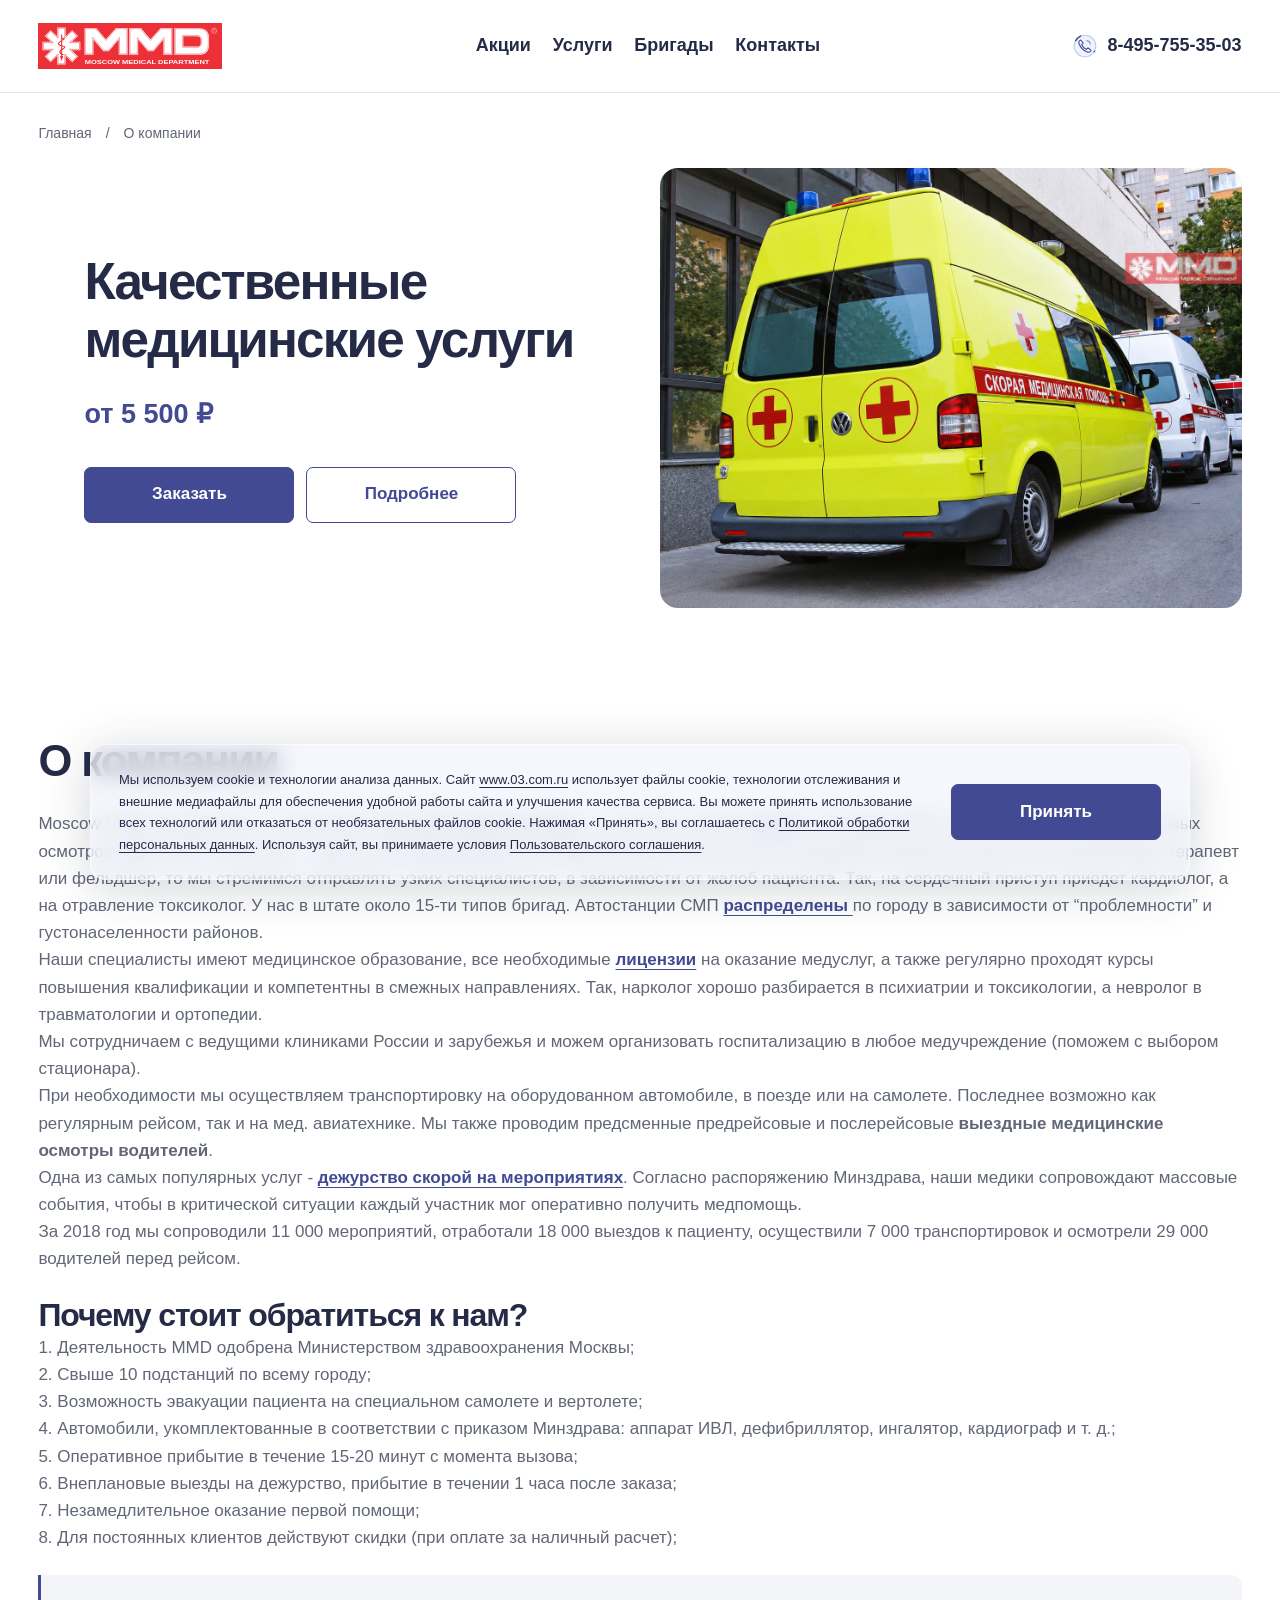
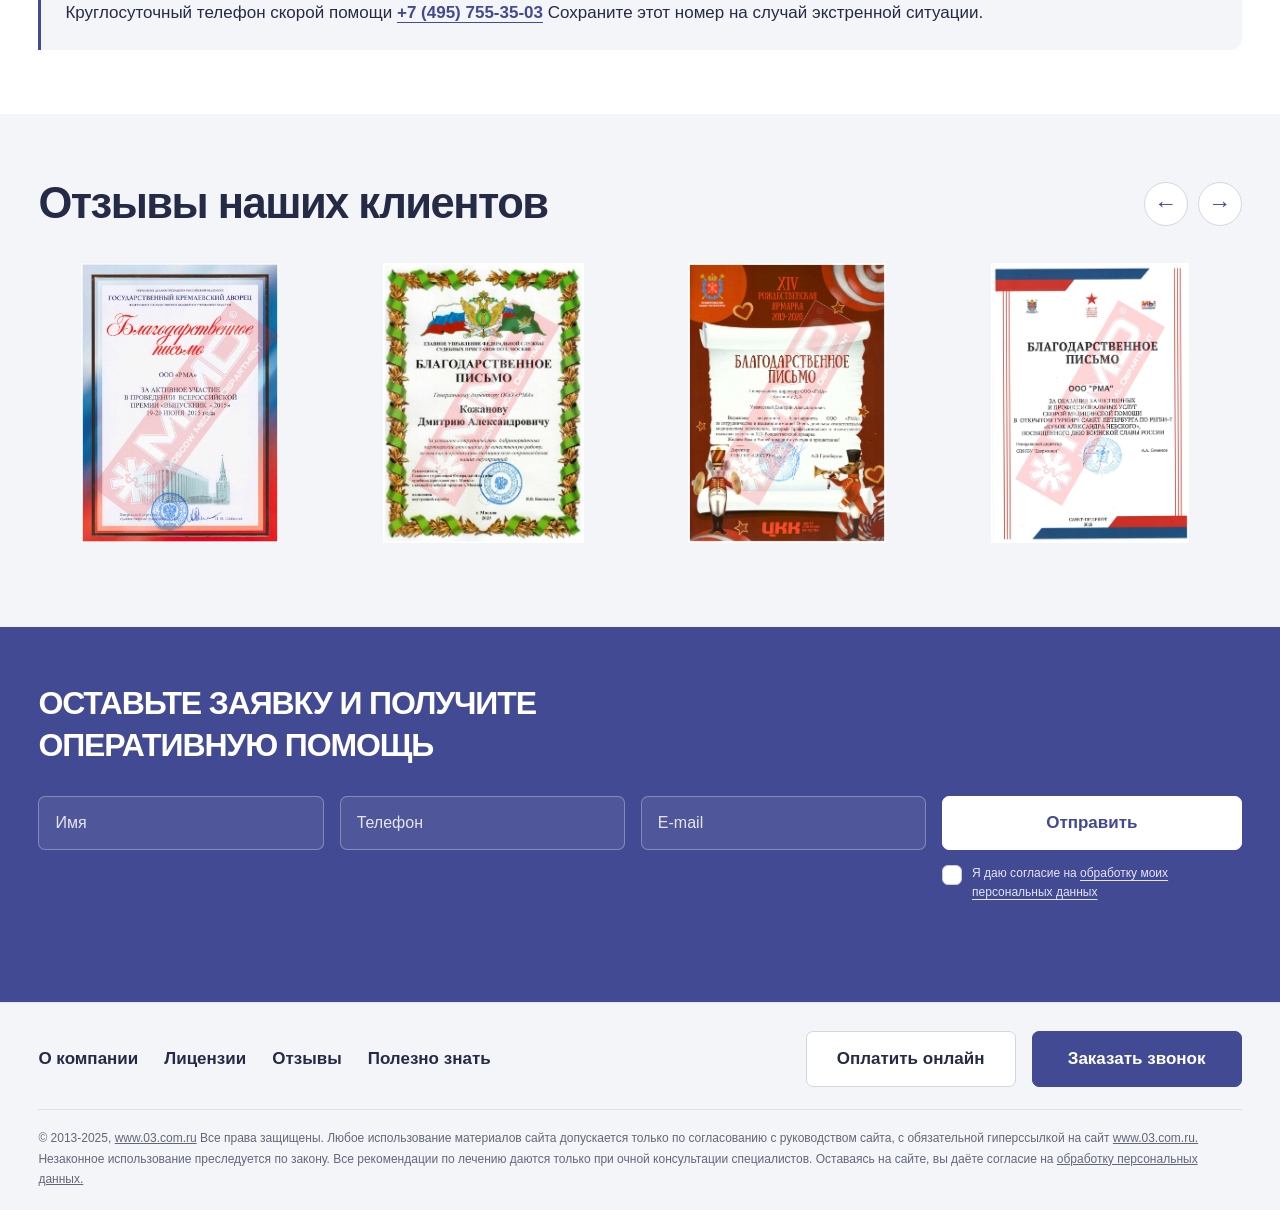
==== commit 76840a75: "Refine navigation, footer, contact icons and cookie notice links" ====
--- a/about.html
+++ b/about.html
@@ -2,7 +2,7 @@
 <html lang="ru">
 
 <head>
-    
+
     <meta charset="UTF-8">
     <meta name="viewport" content="width=device-width, initial-scale=1.0">
     <meta http-equiv="X-UA-Compatible" content="ie=edge">
@@ -15,14 +15,14 @@
     <meta property="og:image:type" content="image/png"/>
     <meta property="og:type" content="website"/>
     <meta property="og:url" content= "https://03.com.ru"/>
-    
-    
-    
-    
+
+
+
+
     <link rel="icon" type="image/png" href="https://03.com.ru/assets/components/rma/assets/images/favicon.png">
-    
-    
-    
+
+
+
 <link rel="stylesheet" href="styles.css">
 
 <script src="app.js" defer></script>
@@ -33,6 +33,7 @@
 <link rel="stylesheet" href="slider-effects.css">
 <link rel="stylesheet" href="text-spacing.css">
 <link rel="stylesheet" href="breadcrumbs.css">
+<link rel="stylesheet" href="responsive-final.css">
 </head>
 <body class="inner-page page-about"><a class="skip-link" href="#main">Перейти к содержанию</a>
 <header class="header">
@@ -50,15 +51,13 @@
             <li class="menu__item">
                 <a href="https://03.com.ru/brigadyi/" class="item__link">Бригады</a>
             </li>
-            <li class="menu__item">
-                <a href="news.html" class="item__link">Новости</a>
-            </li>
+
             <li class="menu__item">
                 <a href="contacts.html" class="item__link">Контакты</a>
             </li>
         </ul>
         <a href="tel:+74957553503" class="header__phone">
-            <img src="assets/icons/contact-phone.svg" alt="телефон" class="phone__icon">
+            <svg class="contact-symbol phone__icon" role="img" aria-label="телефон" xmlns="http://www.w3.org/2000/svg" width="40" height="40" viewBox="0 0 40 40" fill="none" stroke="#424a93" stroke-width="1.8" stroke-linecap="round" stroke-linejoin="round"><circle cx="20" cy="20" r="18" fill="#f0f2fc" stroke="#c2c9e8"/><circle class="contact-symbol__ring" cx="20" cy="20" r="18" fill="none" stroke="#424a93" stroke-width="2.6" pathLength="100" stroke-dasharray="100" stroke-dashoffset="90" transform="rotate(-150 20 20)"/><circle cx="35.6" cy="29" r="2" fill="#424a93" stroke="#f0f2fc" stroke-width="1.2"/><path d="m13 10 4 5-2.6 3a18 18 0 0 0 7.6 7.6l3-2.6 5 4c-1 3-3 4-5.8 3C17.6 27.7 12.3 22.4 10 15.8 9 13 10 11 13 10Z"/><path d="M23 11a7 7 0 0 1 6 6" stroke="#8c96cf"/></svg>
             8-495-755-35-03
         </a>
         <button class="header__hamburger" aria-label="Открыть меню" aria-expanded="false" aria-controls="mobile-menu">
@@ -92,7 +91,7 @@
             <div class="text__btns">
                 <button class="btn btns__btn">Заказать</button>
             <a href="promotions.html" class="btn btns__link">Подробнее</a>
-            
+
             </div>
         </div>
         <img src="assets/home-hero-clear.png" alt="Автомобили скорой помощи MMD" class="service-hero__img">
@@ -147,15 +146,13 @@
             <div class="form__block">
                 <input type="tel" class="form__inp" name="phone"
                        value="" aria-label="Телефон" placeholder="Телефон" required>
-                <img src="assets/icons/contact-phone.svg"
-                     alt="телефон" class="form__img">
+                <svg class="contact-symbol form__img" role="img" aria-label="телефон" xmlns="http://www.w3.org/2000/svg" width="40" height="40" viewBox="0 0 40 40" fill="none" stroke="#424a93" stroke-width="1.8" stroke-linecap="round" stroke-linejoin="round"><circle cx="20" cy="20" r="18" fill="#f0f2fc" stroke="#c2c9e8"/><circle class="contact-symbol__ring" cx="20" cy="20" r="18" fill="none" stroke="#424a93" stroke-width="2.6" pathLength="100" stroke-dasharray="100" stroke-dashoffset="90" transform="rotate(-150 20 20)"/><circle cx="35.6" cy="29" r="2" fill="#424a93" stroke="#f0f2fc" stroke-width="1.2"/><path d="m13 10 4 5-2.6 3a18 18 0 0 0 7.6 7.6l3-2.6 5 4c-1 3-3 4-5.8 3C17.6 27.7 12.3 22.4 10 15.8 9 13 10 11 13 10Z"/><path d="M23 11a7 7 0 0 1 6 6" stroke="#8c96cf"/></svg>
             </div>
 
             <div class="form__block">
                 <input type="email" class="form__inp" name="email"
                        value="" aria-label="E-mail" placeholder="E-mail" required>
-                <img src="assets/icons/contact-mail.svg"
-                     alt="e-mail" class="form__img">
+                <svg class="contact-symbol form__img" role="img" aria-label="e-mail" xmlns="http://www.w3.org/2000/svg" width="40" height="40" viewBox="0 0 40 40" fill="none" stroke="#424a93" stroke-width="1.8" stroke-linecap="round" stroke-linejoin="round"><circle cx="20" cy="20" r="18" fill="#f0f2fc" stroke="#c2c9e8"/><circle class="contact-symbol__ring" cx="20" cy="20" r="18" fill="none" stroke="#424a93" stroke-width="2.6" pathLength="100" stroke-dasharray="100" stroke-dashoffset="90" transform="rotate(-150 20 20)"/><circle cx="35.6" cy="29" r="2" fill="#424a93" stroke="#f0f2fc" stroke-width="1.2"/><rect x="9" y="12" width="22" height="17" rx="3"/><path d="m10 14 8.2 6.3a3 3 0 0 0 3.6 0L30 14M10 27l6-5M30 27l-6-5"/></svg>
             </div>
 
             <div class="form__block-btn">
@@ -282,13 +279,11 @@
         <li class="menu__item">
             <a href="https://03.com.ru/brigadyi/" class="item__link">Бригады</a>
         </li>
-        <li class="menu__item">
-            <a href="news.html" class="item__link">Новости</a>
-        </li>
+
         <li class="menu__item">
             <a href="contacts.html" class="item__link">Контакты</a>
         </li>
-    <li class="menu__item"><a class="item__link mobile-menu-mail" href="mailto:mmd03@bk.ru"><img src="assets/icons/contact-mail.svg" alt="" class="mobile-mail-icon">mmd03@bk.ru</a></li>
+    <li class="menu__item"><a class="item__link mobile-menu-mail" href="mailto:mmd03@bk.ru"><svg class="contact-symbol mobile-mail-icon" aria-hidden="true" xmlns="http://www.w3.org/2000/svg" width="40" height="40" viewBox="0 0 40 40" fill="none" stroke="#424a93" stroke-width="1.8" stroke-linecap="round" stroke-linejoin="round"><circle cx="20" cy="20" r="18" fill="#f0f2fc" stroke="#c2c9e8"/><circle class="contact-symbol__ring" cx="20" cy="20" r="18" fill="none" stroke="#424a93" stroke-width="2.6" pathLength="100" stroke-dasharray="100" stroke-dashoffset="90" transform="rotate(-150 20 20)"/><circle cx="35.6" cy="29" r="2" fill="#424a93" stroke="#f0f2fc" stroke-width="1.2"/><rect x="9" y="12" width="22" height="17" rx="3"/><path d="m10 14 8.2 6.3a3 3 0 0 0 3.6 0L30 14M10 27l6-5M30 27l-6-5"/></svg>mmd03@bk.ru</a></li>
 </ul>
 </nav>
         <footer class="footer">
@@ -318,18 +313,8 @@
                             Полезно знать
                         </a>
                     </li>
-                    <li class="menu__item">
-                        <a href="mailto:mmd03@bk.ru" class="footer__mail">
-                            <img src="assets/icons/contact-mail.svg" alt="mail" class="mail__icon">
-                            mmd03@bk.ru
-                        </a>
-                    </li>
-                    <li class="menu__item">
-                        <a href="tel:+74957553503" class="footer__phone">
-                            <img src="assets/icons/contact-phone.svg" alt="телефон" class="phone__icon">
-                            8-495-755-35-03
-                        </a>
-                    </li>
+
+
                 </ul>
                 <a href="payment.html" class="btn footer__btn">Оплатить онлайн</a>
                 <button class="btn footer__btn">Заказать звонок</button>
@@ -343,10 +328,10 @@
                 </div>
             </div>
         </footer>
-    
-    
-    
-    
+
+
+
+
 </body>
 
 </html>
--- a/button-hover.css
+++ b/button-hover.css
@@ -35,3 +35,10 @@
 .footer a.btn.footer__btn{background:#fff;border-color:#d3d6e2;color:var(--ink,#252b46);transition:box-shadow .3s ease}
 .footer a.btn.footer__btn:is(:hover,:focus-visible){background:#fff;border-color:#d3d6e2;color:var(--ink,#252b46);box-shadow:0 0 18px rgba(65,91,225,.48),0 0 32px rgba(65,91,225,.28)}
 .footer button.btn.footer__btn{background:var(--blue,#424a93);border-color:var(--blue,#424a93);color:#fff;transition:background-color .3s ease,border-color .3s ease,box-shadow .3s ease}
+
+/* Submit buttons use the same centered glow as the other primary actions. */
+body .popup button.btn.form__btn{cursor:pointer;transition:background-color .3s ease,border-color .3s ease,box-shadow .3s ease}
+body .popup button.btn.form__btn:is(:hover,:focus-visible):not(:disabled){background:#35418f;border-color:#35418f;color:#fff;box-shadow:0 0 18px rgba(65,91,225,.48),0 0 32px rgba(65,91,225,.28)}
+body .callback .btn.form__btn{cursor:pointer;transition:box-shadow .3s ease}
+body .callback .btn.form__btn:is(:hover,:focus-visible):not(:disabled){background:#fff;color:var(--blue,#424a93);border-color:#fff;box-shadow:0 0 14px rgba(255,255,255,.42),0 0 28px 2px rgba(255,255,255,.2)}
+@media(prefers-reduced-motion:reduce){body :is(.popup,.callback) .btn.form__btn{transition:none}}
--- a/slider-effects.css
+++ b/slider-effects.css
@@ -6,3 +6,7 @@
 .slides__slide:focus-within,.reviews__slide:focus-within,.document-card:focus-within{transform:none;box-shadow:none!important}
 @media(hover:hover){.slides__slide:hover,.reviews__slide:hover,.document-card:hover,.slick-slide:hover{transform:scale(1.025)!important;box-shadow:none!important;filter:none!important}}
 @media(prefers-reduced-motion:reduce){.slides__slide,.reviews__slide,.document-card,.slick-slide{transition:none!important}}
+
+/* Documents stand on their own without a surrounding white card. */
+.slides__slide,.reviews__slide,.document-card,.slick-slide{background:transparent!important;border:0!important;box-shadow:none!important}
+.slides__slide,.reviews__slide,.document-card{padding:0!important;border-radius:0}
--- a/text-spacing.css
+++ b/text-spacing.css
@@ -9,3 +9,7 @@
 @media(max-width:640px){body main :is(.service-about__text,.buy__top-text,.about__text,.faq__text,.license__text,.page-intro) :is(p,ul,ol,div,blockquote)+:is(h1,h2,h3,h4,h5,h6){margin-top:20px!important}}
 
 @media(max-width:640px){body main .service-about__title{margin-bottom:20px!important}body main .service-about__text>p:last-child{margin-top:20px!important}}
+
+/* Keep article lists aligned with surrounding paragraphs. */
+body main :is(.service-about__text,.buy__top-text,.about__text,.faq__text,.license__text,.page-intro) :is(ul,ol){padding-inline-start:0!important;margin-inline-start:0!important;list-style-position:inside}
+body main :is(.service-about__text,.buy__top-text,.about__text,.faq__text,.license__text,.page-intro) li{padding-inline-start:0!important;margin-inline-start:0!important}
--- a/responsive-final.css
+++ b/responsive-final.css
@@ -0,0 +1,105 @@
+/* Final shared adaptation layer, after page-specific styles. */
+main :is(.service-about__text,.buy__top-text,.page-intro){overflow-wrap:anywhere}
+main :is(.hero__text,.service-hero__text,.contact-hero__text){min-width:0}
+.popup{width:min(460px,calc(100% - 24px));max-height:calc(100dvh - 24px);overflow-y:auto;overscroll-behavior:contain}
+.popup .form__row,.callback .form__block,.callback .form__block-btn{min-width:0}
+.popup .row__inp,.callback .form__inp{max-width:100%;box-sizing:border-box}
+.consent{min-width:0;overflow-wrap:anywhere}
+.popup-menu__menu{margin-inline:auto}
+@media(max-width:600px){
+  .review-documents .contact-reviews-heading,.review-carousel-heading{flex-wrap:wrap;gap:16px}
+  .review-documents .contact-reviews-heading h2,.review-carousel-heading h2{flex:1 0 100%;min-width:0}
+  .review-documents .contact-reviews-controls,.review-carousel-controls{margin-left:auto}
+  .review-documents .contact-reviews .document-card{flex-basis:82%;padding:12px}
+  .review-documents .document-card img{height:clamp(220px,65vw,320px)}
+  .callback .callback__title{width:100%;max-width:100%;font-size:clamp(23px,5.7vw,30px);text-align:center;text-wrap:balance}
+  .popup-menu__menu{gap:4px 8px;padding-inline:12px}
+  .popup-menu__menu .item__link{overflow-wrap:anywhere}
+  .popup-menu__menu .mobile-menu-mail{white-space:normal;letter-spacing:normal;font-size:clamp(12px,3.5vw,17px);gap:4px}
+}
+@media(max-width:399px){
+  .inner-page .document-grid:not(.review-carousel):not(.contact-reviews){grid-template-columns:minmax(0,1fr)}
+  .page-contacts .contact-hero__text{padding-inline:18px}
+  .page-contacts :is(.contact-hero__phone,.contact-hero__mail){font-size:clamp(17px,5.2vw,20px);gap:10px}
+  .page-contacts .contact-hero__address{font-size:14px;gap:10px}
+}
+@media(max-width:319px){
+  :root{--page-gutter:12px}
+  .header__container{grid-template-columns:74px minmax(0,1fr) 40px;gap:3px}
+  .header__logo .logo__img{width:74px;max-width:100%}
+  .header__phone{font-size:11px;gap:3px;white-space:nowrap}
+  .header__phone .phone__icon{width:13px;height:13px}
+  .header__hamburger{min-width:40px;width:40px;padding:8px}
+  .hero .hero__text,.service-hero .service-hero__text{padding-inline:12px}
+  .hero h1,.service-hero__text h1,.inner-page h1{font-size:28px}
+  .footer__menu{column-gap:4px;font-size:14px}
+  .footer__phone,.footer__mail{font-size:11px;gap:4px}
+  .footer__phone .phone__icon,.footer__mail .mail__icon{width:14px;height:14px}
+  .popup{padding:42px 16px 20px}
+  #callback-popup .popup__title{font-size:25px;padding:0}
+}
+@media(max-height:540px){
+  .popup{padding:36px 24px 20px}
+  .popup__title{font-size:25px;margin-bottom:18px}
+  .popup .form__row{margin-bottom:10px}
+  .popup-menu{max-height:calc(100dvh - var(--header-height));overflow-y:auto}
+  .cookie-notice{max-height:45dvh}
+}
+@media(min-width:2200px){
+  .container{max-width:1600px}
+}
+
+/* Circular contact artwork and a footer with four navigation links. */
+.contact-icon{border-radius:50%;background:transparent;flex-basis:42px;width:42px;height:42px}
+.contact-icon img{width:100%;height:100%;max-width:100%;filter:none}
+.contact-hero__text :is(a,p):hover .contact-icon{background:transparent;box-shadow:0 0 16px #424a9320}
+.header__phone .phone__icon{width:24px;height:24px;object-fit:contain}
+.mobile-mail-icon{width:22px;height:22px;object-fit:contain}
+.footer__menu{grid-template-columns:repeat(2,minmax(0,1fr))}
+.footer .footer__menu>.menu__item{grid-column:auto;margin:0;justify-self:start}
+@media(max-width:767px){.footer .footer__menu>.menu__item{grid-column:auto;justify-self:center}}
+@media(max-width:580px){.header__phone .phone__icon{width:18px;height:18px}}
+@media(max-width:319px){.header__phone .phone__icon{width:13px;height:13px}}
+
+@media(max-width:1023px){.popup-menu__menu .menu__item:last-child:has(.mobile-menu-mail){grid-column:1/-1}}
+
+/* Compact footer bar: navigation is grouped; actions share one row. */
+.footer{padding:28px 0 20px}
+.footer .footer__container{grid-template-columns:minmax(0,1fr) repeat(2,var(--action-width));gap:22px 16px;align-items:center}
+.footer .footer__menu{grid-column:1;grid-row:1;display:flex;flex-wrap:wrap;align-items:center;gap:8px 26px;width:fit-content;margin:0;font-size:17px;text-align:left}
+.footer .footer__menu>.menu__item{flex:0 0 auto;margin:0}
+.footer .footer__menu a{min-height:44px;justify-content:flex-start;white-space:nowrap}
+.footer .footer__btn{grid-column:auto;grid-row:1;justify-self:end;margin:0}
+.footer .footer__bottom{grid-column:1/-1;margin:0;padding-top:18px}
+.footer .footer__copy{margin:0;font-size:12px;line-height:1.7}
+@media(min-width:768px) and (max-width:1199px){
+  .footer .footer__menu{display:grid;grid-template-columns:repeat(2,max-content);gap:2px 28px}
+}
+@media(max-width:767px){
+  .footer{padding:24px 0 18px}
+  .footer .footer__container{grid-template-columns:repeat(2,minmax(0,1fr));gap:18px 12px}
+  .footer .footer__menu{grid-column:1/-1;grid-row:1;display:grid;grid-template-columns:repeat(2,max-content);justify-content:center;width:100%;gap:2px 36px;text-align:center;font-size:16px}
+  .footer .footer__menu>.menu__item{justify-self:center}
+  .footer .footer__menu a{justify-content:center}
+  .footer .footer__btn{grid-column:auto;grid-row:2;justify-self:center}
+  .footer .footer__bottom{padding-top:16px}
+  .footer .footer__copy{font-size:11px;line-height:1.65}
+}
+@media(max-width:359px){.footer .footer__menu{font-size:14px;column-gap:24px}}
+
+/* Draw the circular outline progressively on hover and keyboard focus. */
+svg.contact-symbol{flex-shrink:0;filter:none!important;vertical-align:middle}
+.contact-symbol__ring{stroke-dashoffset:90;transition:stroke-dashoffset .65s cubic-bezier(.22,.61,.36,1)}
+:is(.header__phone,.mobile-menu-mail,.contact-hero__phone,.contact-hero__mail,.contact-hero__address):is(:hover,:focus-visible,:focus-within) .contact-symbol__ring{stroke-dashoffset:0}
+.contact-icon svg.contact-symbol{width:100%;height:100%;max-width:100%;transition:transform .3s ease}
+@media(hover:hover) and (prefers-reduced-motion:no-preference){
+  .contact-hero__phone:hover svg.contact-symbol{animation:header-phone-ring .6s ease}
+  .contact-hero__mail:hover svg.contact-symbol{transform:translateY(-3px) rotate(-8deg)}
+  .contact-hero__address:hover svg.contact-symbol{transform:translateY(-4px)}
+}
+@media(prefers-reduced-motion:reduce){.contact-symbol__ring{transition:none}}
+
+/* Cookie notice links remain legible on the translucent surface. */
+.cookie-notice p a{color:inherit;text-decoration:underline;text-underline-offset:3px;text-decoration-thickness:1px;transition:color .2s ease,text-decoration-color .2s ease}
+.cookie-notice p a:is(:hover,:focus-visible){color:var(--blue);text-decoration-color:var(--blue)}
+.cookie-notice p a:focus-visible{outline:2px solid var(--blue);outline-offset:3px;border-radius:2px}
